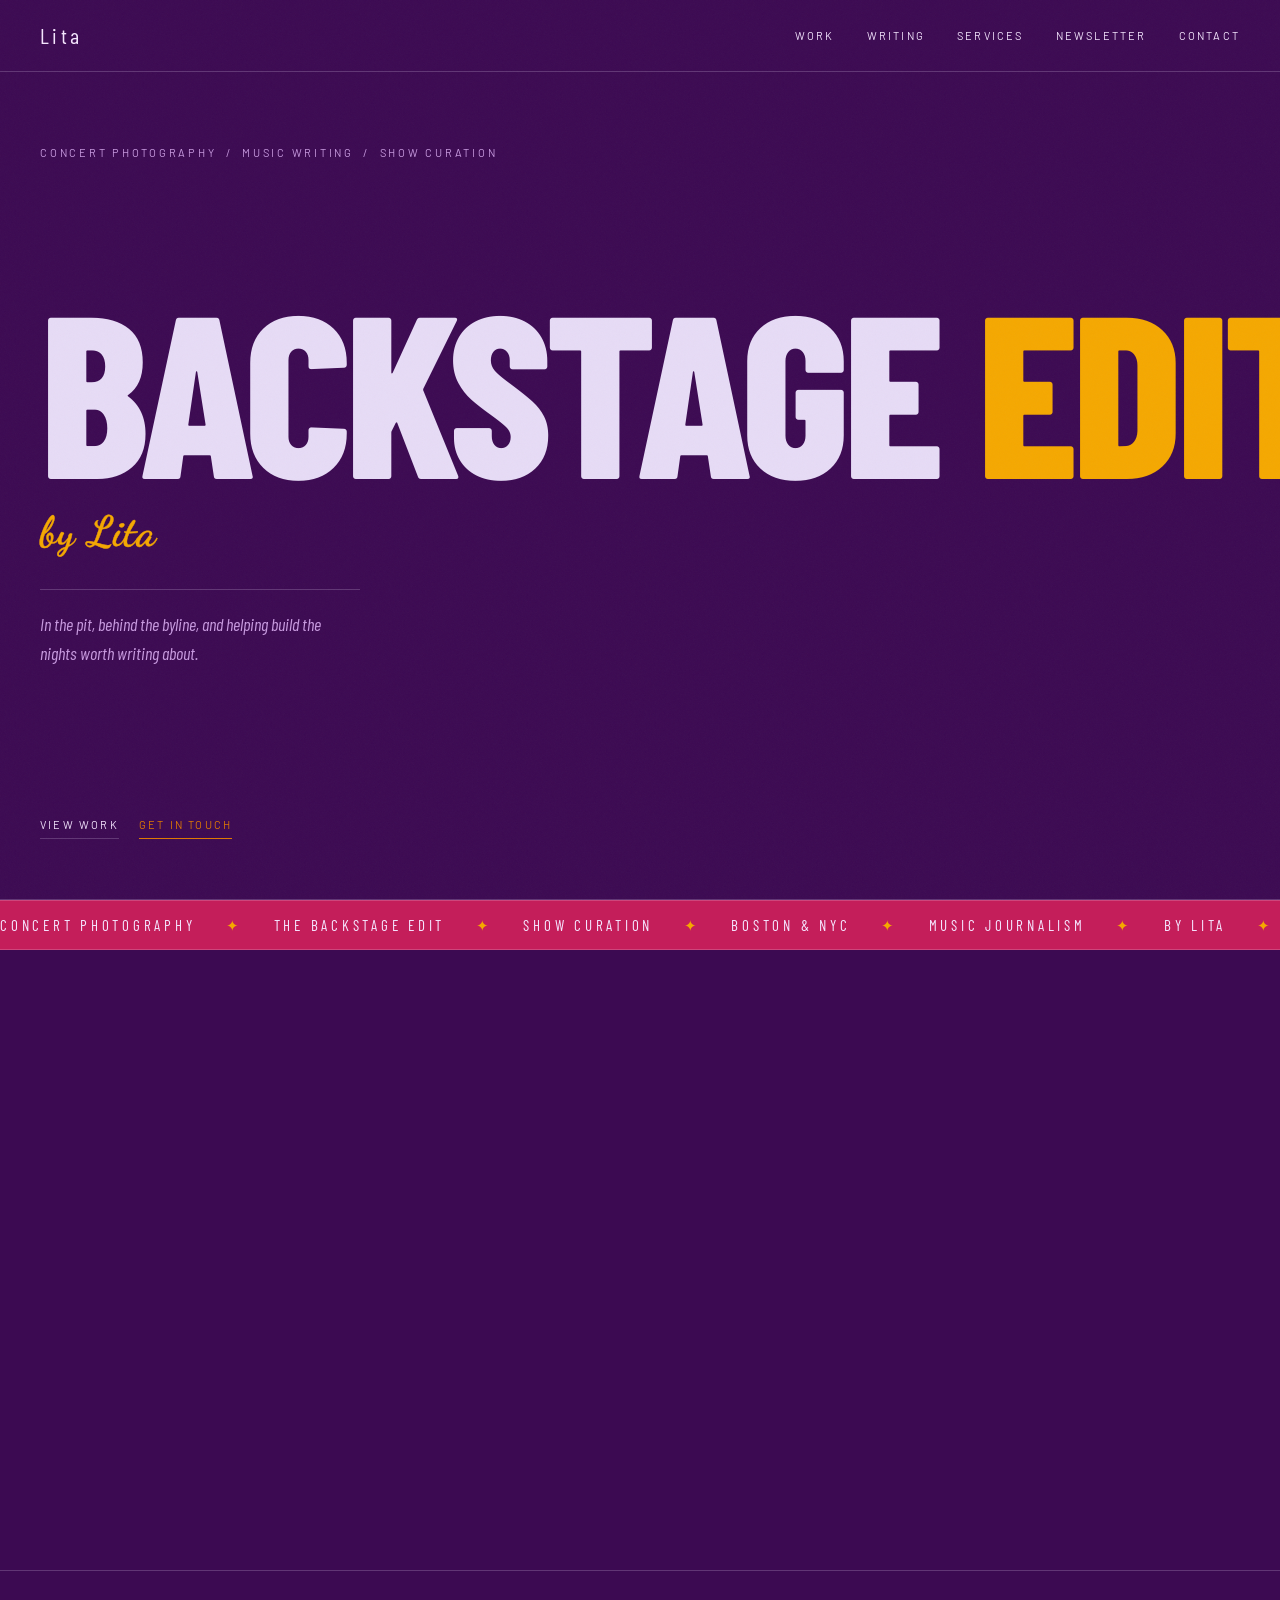
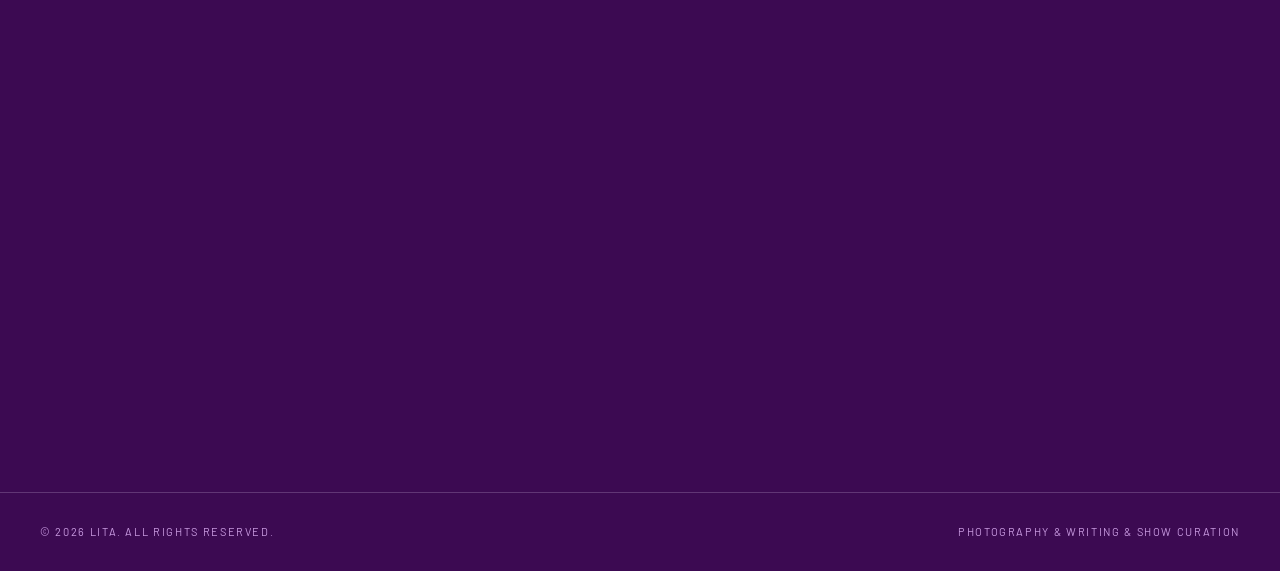
==== index.html @ 02728691 "Rename index (2).html to index.html" ====
<!DOCTYPE html>
<html lang="en">
<head>
  <meta charset="UTF-8" />
  <meta name="viewport" content="width=device-width, initial-scale=1.0"/>
  <title>LITA — Concert Photography, Music Writing & Show Curation</title>
  <link rel="preconnect" href="https://fonts.googleapis.com">
  <link rel="preconnect" href="https://fonts.gstatic.com" crossorigin>
  <link href="https://fonts.googleapis.com/css2?family=Barlow+Condensed:ital,wght@0,600;0,700;0,800;1,600&family=Barlow:ital,wght@0,300;0,400;0,500;1,300;1,400&family=Dancing+Script:wght@600;700&display=swap" rel="stylesheet">
  <style>
    :root {
      --ink: #F5E6FF;
      --paper: #3C0A52;
      --cream: #4A1262;
      --red: #E07800;
      --mid: #C89AE0;
      --lavender: #7B52A8;
      --sage: #F5A800;
      --purple: #C41E5A;
    }

    *, *::before, *::after { box-sizing: border-box; margin: 0; padding: 0; }

    html { scroll-behavior: smooth; }

    body {
      background: var(--paper);
      color: var(--ink);
      font-family: 'Barlow', 'Helvetica Neue', Helvetica, Arial, sans-serif;
      font-size: 15px;
      line-height: 1.6;
      cursor: crosshair;
    }

    /* NOISE TEXTURE OVERLAY */
    body::before {
      content: '';
      position: fixed;
      inset: 0;
      pointer-events: none;
      z-index: 999;
      opacity: 0.035;
      background-image: url("data:image/svg+xml,%3Csvg viewBox='0 0 256 256' xmlns='http://www.w3.org/2000/svg'%3E%3Cfilter id='noise'%3E%3CfeTurbulence type='fractalNoise' baseFrequency='0.9' numOctaves='4' stitchTiles='stitch'/%3E%3C/filter%3E%3Crect width='100%25' height='100%25' filter='url(%23noise)'/%3E%3C/svg%3E");
      background-repeat: repeat;
      background-size: 128px;
    }

    a { color: inherit; text-decoration: none; }

    /* ─── NAV ─── */
    nav {
      position: fixed;
      top: 0; left: 0; right: 0;
      z-index: 100;
      display: flex;
      justify-content: space-between;
      align-items: center;
      padding: 18px 40px;
      border-bottom: 1.5px solid rgba(245,230,255,0.2);
      background: var(--paper);
      mix-blend-mode: normal;
      border-bottom: 1.5px solid rgba(245,230,255,0.2);
    }

    .nav-logo {
      font-family: 'Barlow Condensed', 'Helvetica Neue', sans-serif;
      font-size: 22px;
      letter-spacing: 0.15em;
    }

    .nav-links {
      display: flex;
      gap: 32px;
      list-style: none;
      font-size: 11px;
      letter-spacing: 0.2em;
      text-transform: uppercase;
    }

    .nav-links a {
      position: relative;
      padding-bottom: 2px;
    }

    .nav-links a::after {
      content: '';
      position: absolute;
      bottom: 0; left: 0;
      width: 0; height: 1.5px;
      background: var(--sage);
      transition: width 0.25s ease;
    }

    .nav-links a:hover::after { width: 100%; }

    /* ─── HERO ─── */
    .hero {
      min-height: 100vh;
      display: grid;
      grid-template-columns: 1fr 1fr;
      border-bottom: 1.5px solid rgba(245,230,255,0.2);
      padding-top: 64px;
      overflow: hidden;
    }

    .hero-left {
      padding: 80px 40px 60px;
      display: flex;
      flex-direction: column;
      justify-content: space-between;
      border-right: 1.5px solid rgba(245,230,255,0.2);
    }

    .hero-issue {
      font-size: 11px;
      letter-spacing: 0.25em;
      text-transform: uppercase;
      color: var(--mid);
    }

    .hero-name {
      font-family: 'Barlow Condensed', 'Helvetica Neue', sans-serif;
      font-size: clamp(100px, 18vw, 280px);
      font-weight: 800;
      line-height: 0.85;
      letter-spacing: -0.03em;
      margin: 20px 0 12px;
      white-space: nowrap;
      color: rgba(240, 232, 255, 0.95);
    }

    .hero-name span {
      display: inline;
      color: var(--sage);
    }

    .hero-byline {
      font-family: 'Dancing Script', cursive;
      font-size: 42px;
      font-weight: 700;
      letter-spacing: 0.02em;
      color: var(--sage);
      margin-bottom: 24px;
      -webkit-text-stroke: 0.4px var(--sage);
    }

    .hero-tagline {
      font-family: 'Barlow Condensed', sans-serif;
      font-style: italic;
      font-size: 18px;
      color: var(--mid);
      max-width: 320px;
      border-top: 1.5px solid rgba(245,230,255,0.2);
      padding-top: 20px;
    }

    .hero-right {
      display: flex;
      flex-direction: column;
    }

    .hero-photo-main {
      flex: 1;
      background: var(--purple);
      position: relative;
      overflow: hidden;
      min-height: 400px;
    }

    .hero-photo-main img {
      width: 100%; height: 100%;
      object-fit: cover;
      opacity: 0.85;
      mix-blend-mode: multiply;
      filter: contrast(1.15) grayscale(0.3);
      transition: transform 0.6s ease, opacity 0.4s ease;
    }

    .hero-photo-main:hover img {
      transform: scale(1.03);
      opacity: 0.95;
    }

    .hero-photo-label {
      position: absolute;
      bottom: 20px; right: 20px;
      font-size: 10px;
      letter-spacing: 0.2em;
      text-transform: uppercase;
      color: var(--lavender);
      background: rgba(10,10,10,0.7);
      padding: 4px 8px;
    }

    .hero-meta {
      padding: 20px 30px;
      display: flex;
      justify-content: space-between;
      align-items: center;
      border-top: 1.5px solid rgba(245,230,255,0.2);
      font-size: 11px;
      letter-spacing: 0.15em;
      text-transform: uppercase;
    }

    .hero-meta .scroll-hint {
      display: flex;
      align-items: center;
      gap: 8px;
      color: var(--mid);
    }

    .scroll-arrow {
      display: inline-block;
      animation: bounce 1.8s infinite;
    }

    @keyframes bounce {
      0%, 100% { transform: translateY(0); }
      50% { transform: translateY(4px); }
    }

    /* ─── MARQUEE ─── */
    .marquee-strip {
      border-top: 1.5px solid rgba(245,230,255,0.2);
      border-bottom: 1.5px solid rgba(245,230,255,0.2);
      background: var(--purple);
      color: var(--ink);
      padding: 12px 0;
      overflow: hidden;
      white-space: nowrap;
    }

    .marquee-inner {
      display: inline-block;
      animation: marquee 22s linear infinite;
      font-family: 'Barlow Condensed', 'Helvetica Neue', sans-serif;
      font-size: 15px;
      letter-spacing: 0.25em;
    }

    @keyframes marquee {
      from { transform: translateX(0); }
      to { transform: translateX(-50%); }
    }

    .marquee-dot {
      color: var(--sage);
      margin: 0 24px;
    }

    /* ─── SECTIONS ─── */
    section {
      border-bottom: 1.5px solid rgba(245,230,255,0.2);
    }

    .section-label {
      font-size: 10px;
      letter-spacing: 0.3em;
      text-transform: uppercase;
      color: var(--mid);
      margin-bottom: 24px;
      display: flex;
      align-items: center;
      gap: 12px;
    }

    .section-label::after {
      content: '';
      flex: 1;
      height: 1px;
      background: var(--lavender);
      opacity: 0.3;
    }

    /* ─── ABOUT ─── */
    .about {
      display: grid;
      grid-template-columns: 1fr 1fr;
    }

    .about-text {
      padding: 60px 40px;
      border-right: 1.5px solid rgba(245,230,255,0.2);
    }

    .about-headline {
      font-family: 'Barlow Condensed', 'Helvetica Neue', sans-serif;
      font-size: clamp(42px, 5vw, 68px);
      line-height: 0.95;
      margin: 16px 0 28px;
    }

    .about-headline em {
      font-family: 'Barlow Condensed', sans-serif;
      font-style: italic;
      color: var(--red);
    }

    .about-body {
      max-width: 420px;
      color: #7B52A8;
      font-size: 14.5px;
    }

    .about-body p + p { margin-top: 16px; }

    .about-sidebar {
      padding: 60px 40px;
      display: flex;
      flex-direction: column;
      gap: 32px;
    }

    .stat-block {
      border-left: 3px solid var(--sage);
      padding-left: 16px;
    }

    .stat-number {
      font-family: 'Barlow Condensed', 'Helvetica Neue', sans-serif;
      font-size: 52px;
      line-height: 1;
      color: var(--ink);
    }

    .stat-label {
      font-size: 11px;
      letter-spacing: 0.15em;
      text-transform: uppercase;
      color: var(--mid);
      margin-top: 4px;
    }

    .about-pull {
      margin-top: auto;
      font-family: 'Barlow Condensed', sans-serif;
      font-style: italic;
      font-size: 20px;
      line-height: 1.4;
      color: var(--lavender);
      padding-top: 24px;
    }

    /* ─── WORK / PHOTO GRID ─── */
    .work { padding: 60px 40px; }

    .work-grid {
      display: grid;
      grid-template-columns: repeat(3, 1fr);
      gap: 2px;
      margin-top: 32px;
    }

    .work-item {
      position: relative;
      aspect-ratio: 3/4;
      overflow: hidden;
      background: var(--purple);
      cursor: zoom-in;
    }

    .work-item img {
      width: 100%; height: 100%;
      object-fit: cover;
      filter: grayscale(0.2) contrast(1.1);
      transition: transform 0.5s ease, filter 0.4s ease;
      opacity: 0.9;
    }

    .work-item:hover img {
      transform: scale(1.06);
      filter: grayscale(0) contrast(1.05);
      opacity: 1;
    }

    .work-item-overlay {
      position: absolute;
      inset: 0;
      background: linear-gradient(to top, rgba(10,10,10,0.8) 0%, transparent 50%);
      opacity: 0;
      transition: opacity 0.3s ease;
      display: flex;
      align-items: flex-end;
      padding: 20px;
    }

    .work-item:hover .work-item-overlay { opacity: 1; }

    .work-item-caption {
      font-size: 11px;
      letter-spacing: 0.15em;
      text-transform: uppercase;
      color: var(--paper);
    }

    .work-item.large {
      grid-column: span 2;
      aspect-ratio: 16/9;
    }

    /* ─── WRITING ─── */
    .writing { padding: 60px 40px; }

    .writing-grid {
      display: grid;
      grid-template-columns: repeat(3, 1fr);
      gap: 2px;
      margin-top: 32px;
    }

    .article-card {
      display: flex;
      flex-direction: column;
      border: 1.5px solid rgba(245,230,255,0.15);
      padding: 32px;
      transition: background 0.25s ease;
      position: relative;
      overflow: hidden;
    }

    .article-card::before {
      content: '';
      position: absolute;
      top: 0; left: 0;
      width: 3px; height: 100%;
      background: var(--red);
      transform: scaleY(0);
      transform-origin: bottom;
      transition: transform 0.3s ease;
    }

    .article-card:hover { background: rgba(245,230,255,0.05); }
    .article-card:hover::before { transform: scaleY(1); }

    .article-meta {
      display: flex;
      gap: 12px;
      align-items: center;
      font-size: 10px;
      letter-spacing: 0.25em;
      text-transform: uppercase;
      color: var(--mid);
      margin-bottom: 16px;
    }

    .article-tag {
      background: var(--red);
      color: var(--ink);
      padding: 3px 8px;
      font-size: 9px;
      letter-spacing: 0.2em;
      font-weight: 600;
    }

    .article-title {
      font-family: 'Barlow Condensed', 'Helvetica Neue', sans-serif;
      font-size: 26px;
      font-weight: 700;
      line-height: 1.1;
      color: var(--ink);
      margin-bottom: 14px;
      letter-spacing: 0.01em;
    }

    .article-lede {
      font-size: 13px;
      color: var(--mid);
      line-height: 1.75;
      flex: 1;
      font-style: italic;
    }

    .article-pub {
      margin-top: 24px;
      padding-top: 16px;
      border-top: 1px solid rgba(245,230,255,0.12);
      display: flex;
      justify-content: space-between;
      align-items: center;
    }

    .article-pub-name {
      font-size: 10px;
      letter-spacing: 0.2em;
      text-transform: uppercase;
      color: var(--lavender);
    }

    .article-read-link {
      font-size: 11px;
      letter-spacing: 0.15em;
      text-transform: uppercase;
      color: var(--sage);
      transition: color 0.2s;
    }

    .article-read-link:hover { color: var(--ink); }

    /* ─── SERVICES ─── */
    .services {
      display: grid;
      grid-template-columns: 280px 1fr;
    }

    .services-heading-col {
      padding: 60px 40px;
      border-right: 1.5px solid rgba(245,230,255,0.2);
      background: var(--purple);
      color: var(--paper);
    }

    .services-heading {
      font-family: 'Barlow Condensed', 'Helvetica Neue', sans-serif;
      font-size: 64px;
      line-height: 0.9;
      margin-top: 16px;
    }

    .services-heading em {
      display: block;
      color: var(--sage);
    }

    .services-grid {
      padding: 60px 40px;
      display: grid;
      grid-template-columns: 1fr 1fr 1fr;
      gap: 0;
    }

    .service-item {
      padding: 30px;
      border: 0.75px solid rgba(245,230,255,0.08);
      transition: background 0.2s ease;
    }

    .service-item:hover { background: var(--cream); }

    .service-name {
      font-family: 'Barlow Condensed', 'Helvetica Neue', sans-serif;
      font-size: 26px;
      letter-spacing: 0.05em;
      margin-bottom: 8px;
    }

    .service-desc {
      font-size: 12.5px;
      color: #4B2D8F;
      line-height: 1.7;
      margin-bottom: 16px;
    }

    .service-price {
      font-family: 'Barlow Condensed', 'Helvetica Neue', sans-serif;
      font-size: 22px;
      color: var(--red);
      letter-spacing: 0.05em;
    }

    /* ─── NEWSLETTER ─── */
    .newsletter {
      padding: 60px 40px;
      display: grid;
      grid-template-columns: 1fr 1fr;
      gap: 60px;
      align-items: center;
    }

    .newsletter-text {}

    .newsletter-headline {
      font-family: 'Barlow Condensed', 'Helvetica Neue', sans-serif;
      font-size: clamp(40px, 5vw, 64px);
      line-height: 0.95;
      margin: 12px 0 20px;
    }

    .newsletter-sub {
      color: #4B2D8F;
      font-size: 13.5px;
      max-width: 380px;
      line-height: 1.75;
    }

    .newsletter-form-wrap {}

    .newsletter-form {
      display: flex;
      flex-direction: column;
      gap: 0;
      border: 1.5px solid rgba(245,230,255,0.25);
    }

    .newsletter-input {
      padding: 16px 20px;
      font-family: 'Barlow', 'Helvetica Neue', Helvetica, Arial, sans-serif;
      font-size: 14px;
      background: rgba(255,255,255,0.07);
      border: none;
      border-bottom: 1.5px solid rgba(245,230,255,0.25);
      outline: none;
      color: var(--ink);
    }

    .newsletter-input::placeholder { color: var(--mid); }

    .newsletter-btn {
      padding: 16px 20px;
      font-family: 'Barlow Condensed', 'Helvetica Neue', sans-serif;
      font-size: 18px;
      letter-spacing: 0.15em;
      background: var(--purple);
      color: var(--lavender);
      border: none;
      cursor: pointer;
      transition: background 0.2s ease, color 0.2s ease;
      text-align: left;
    }

    .newsletter-btn:hover {
      background: var(--red);
      color: var(--paper);
    }

    .newsletter-note {
      font-size: 11px;
      color: var(--mid);
      margin-top: 12px;
      letter-spacing: 0.05em;
    }

    /* ─── CONTACT ─── */
    .contact {
      display: grid;
      grid-template-columns: 1fr 1fr;
    }

    .contact-info {
      padding: 60px 40px;
      border-right: 1.5px solid rgba(245,230,255,0.2);
      background: var(--purple);
      color: var(--paper);
      display: flex;
      flex-direction: column;
      justify-content: space-between;
    }

    .contact-headline {
      font-family: 'Barlow Condensed', 'Helvetica Neue', sans-serif;
      font-size: clamp(52px, 7vw, 96px);
      line-height: 0.9;
      margin-top: 16px;
    }

    .contact-headline span { color: var(--red); }

    .contact-links {
      display: flex;
      flex-direction: column;
      gap: 16px;
      margin-top: 40px;
    }

    .contact-link-item {
      display: flex;
      align-items: center;
      gap: 12px;
      font-size: 12px;
      letter-spacing: 0.15em;
      text-transform: uppercase;
      color: #7B52A8;
      padding-bottom: 16px;
      border-bottom: 1px solid rgba(245,230,255,0.15);
      transition: color 0.2s;
    }

    .contact-link-item:hover { color: var(--paper); }

    .contact-link-arrow {
      font-size: 18px;
      color: var(--red);
    }

    .contact-form-wrap {
      padding: 60px 40px;
    }

    .contact-form {
      display: flex;
      flex-direction: column;
      gap: 0;
      border: 1.5px solid rgba(245,230,255,0.25);
      margin-top: 32px;
    }

    .form-field {
      display: flex;
      flex-direction: column;
      border-bottom: 1.5px solid rgba(245,230,255,0.2);
    }

    .form-field:last-of-type { border-bottom: none; }

    .form-label {
      font-size: 9px;
      letter-spacing: 0.3em;
      text-transform: uppercase;
      color: var(--mid);
      padding: 12px 20px 0;
    }

    .form-input, .form-textarea {
      padding: 8px 20px 14px;
      font-family: 'Barlow', 'Helvetica Neue', Helvetica, Arial, sans-serif;
      font-size: 14px;
      background: transparent;
      border: none;
      outline: none;
      color: var(--ink);
      resize: none;
    }

    .form-textarea { min-height: 120px; }

    .form-submit {
      display: flex;
      align-items: center;
      justify-content: space-between;
      padding: 18px 24px;
      font-family: 'Barlow Condensed', 'Helvetica Neue', sans-serif;
      font-size: 20px;
      letter-spacing: 0.15em;
      background: var(--purple);
      color: var(--lavender);
      border: none;
      cursor: pointer;
      transition: background 0.2s, color 0.2s;
    }

    .form-submit:hover { background: var(--red); color: var(--paper); }

    /* ─── FOOTER ─── */
    footer {
      padding: 30px 40px;
      display: flex;
      justify-content: space-between;
      align-items: center;
      font-size: 11px;
      letter-spacing: 0.15em;
      text-transform: uppercase;
      color: var(--mid);
    }

    /* ─── ANIMATIONS ─── */
    .fade-up {
      opacity: 0;
      transform: translateY(24px);
      transition: opacity 0.6s ease, transform 0.6s ease;
    }

    .fade-up.visible {
      opacity: 1;
      transform: translateY(0);
    }

    /* ─── RESPONSIVE ─── */
    @media (max-width: 768px) {
      nav { padding: 14px 20px; }
      .nav-links { gap: 18px; }

      .hero { grid-template-columns: 1fr; }
      .hero-left { padding: 80px 20px 40px; border-right: none; border-bottom: 1.5px solid rgba(245,230,255,0.2); }
      .hero-right { display: none; }

      .about, .contact, .services { grid-template-columns: 1fr; }
      .about-text, .about-sidebar,
      .services-heading-col,
      .contact-info { border-right: none; border-bottom: 1.5px solid rgba(245,230,255,0.2); }

      .services { grid-template-columns: 1fr; }
      .services-grid { grid-template-columns: 1fr; }

      .work-grid { grid-template-columns: 1fr 1fr; }
      .work-item.large { grid-column: span 2; aspect-ratio: 16/10; }

      .newsletter { grid-template-columns: 1fr; gap: 30px; padding: 40px 20px; }

      .about-text, .work, .services-heading-col, .services-grid,
      .contact-info, .contact-form-wrap, footer { padding-left: 20px; padding-right: 20px; }
    }
  </style>
</head>
<body>

  <!-- NAV -->
  <nav>
    <div class="nav-logo">Lita</div>
    <ul class="nav-links">
      <li><a href="#work">Work</a></li>
      <li><a href="#writing">Writing</a></li>
      <li><a href="#services">Services</a></li>
      <li><a href="#newsletter">Newsletter</a></li>
      <li><a href="#contact">Contact</a></li>
    </ul>
  </nav>

  <!-- HERO -->
  <section class="hero">
    <div class="hero-left">
      <div class="hero-issue">Concert Photography &nbsp;/&nbsp; Music Writing &nbsp;/&nbsp; Show Curation</div>
      <div>
        <div class="hero-name">
          BACKSTAGE <span>EDIT</span>
        </div>
        <div class="hero-byline">by Lita</div>
        <p class="hero-tagline">In the pit, behind the byline, and helping build the nights worth writing about.</p>
      </div>
      <div style="display:flex; gap:20px; margin-top:40px;">
        <a href="#work" style="font-size:11px; letter-spacing:0.2em; text-transform:uppercase; border-bottom: 1.5px solid rgba(245,230,255,0.2); padding-bottom:4px;">View Work</a>
        <a href="#contact" style="font-size:11px; letter-spacing:0.2em; text-transform:uppercase; color:var(--red); border-bottom: 1.5px solid var(--red); padding-bottom:4px;">Get in Touch</a>
      </div>
    </div>
    <div class="hero-right">
      <div class="hero-photo-main">
        <!-- Replace src with your own hero photo -->
        <img src="https://images.unsplash.com/photo-1493225457124-a3eb161ffa5f?w=800&q=80" alt="Concert photography" />
        <div class="hero-photo-label">Live / 2024</div>
      </div>
      <div class="hero-meta">
        <span>Photography + Writing</span>
        <span class="scroll-hint">Scroll <span class="scroll-arrow">↓</span></span>
      </div>
    </div>
  </section>

  <!-- MARQUEE -->
  <div class="marquee-strip">
    <div class="marquee-inner">
      CONCERT PHOTOGRAPHY <span class="marquee-dot">✦</span>
      THE BACKSTAGE EDIT <span class="marquee-dot">✦</span>
      SHOW CURATION <span class="marquee-dot">✦</span>
      BOSTON & NYC <span class="marquee-dot">✦</span>
      MUSIC JOURNALISM <span class="marquee-dot">✦</span>
      BY LITA <span class="marquee-dot">✦</span>
      CONCERT PHOTOGRAPHY <span class="marquee-dot">✦</span>
      THE BACKSTAGE EDIT <span class="marquee-dot">✦</span>
      SHOW CURATION <span class="marquee-dot">✦</span>
      BOSTON & NYC <span class="marquee-dot">✦</span>
      MUSIC JOURNALISM <span class="marquee-dot">✦</span>
      BY LITA <span class="marquee-dot">✦</span>
    </div>
  </div>

  <!-- ABOUT -->
  <section class="about" id="about">
    <div class="about-text fade-up">
      <div class="section-label">About</div>
      <h2 class="about-headline">I shoot,<br>write, and <em>curate.</em></h2>
      <div class="about-body">
        <p>I'm Lita — a concert photographer, staff writer, and show curator embedded in the Boston and NYC music scenes. I spend my nights in photo pits and green rooms, my days writing about what I find there, and my weekends thinking about what should be on stage next.</p>
        <p>My work lives at the intersection of the image, the story, and the room it all happens in. I'm interested in the moments between songs, the rituals before doors open, and the acts nobody's booked yet but everyone will be talking about.</p>
        <p>Available for editorial licensing, artist shoots, commissioned writing, and show curation. Based in Boston, working Boston and NYC, willing to travel for the right project.</p>
      </div>
    </div>
    <div class="about-sidebar fade-up">
      <div>
        <div class="stat-block">
          <div class="stat-number">200+</div>
          <div class="stat-label">Shows Photographed</div>
        </div>
      </div>
      <div>
        <div class="stat-block">
          <div class="stat-number">50+</div>
          <div class="stat-label">Published Features</div>
        </div>
      </div>
      <div>
        <div class="stat-block">
          <div class="stat-number">3+</div>
          <div class="stat-label">Years in the Pit</div>
        </div>
      </div>
      <p class="about-pull">"Covering and creating the scene — one shot, one story, one night at a time."</p>
    </div>
  </section>

  <!-- WORK -->
  <section class="work" id="work">
    <div class="section-label fade-up">Selected Work</div>
    <div class="work-grid fade-up">
      <!-- Replace these src values with your own photos -->
      <div class="work-item large">
        <img src="https://images.unsplash.com/photo-1501386761578-eac5c94b800a?w=900&q=80" alt="Live show" />
        <div class="work-item-overlay"><span class="work-item-caption">Live / Venue Name</span></div>
      </div>
      <div class="work-item">
        <img src="https://images.unsplash.com/photo-1470229722913-7c0e2dbbafd3?w=600&q=80" alt="Artist portrait" />
        <div class="work-item-overlay"><span class="work-item-caption">Portrait / Artist Name</span></div>
      </div>
      <div class="work-item">
        <img src="https://images.unsplash.com/photo-1516450360452-9312f5e86fc7?w=600&q=80" alt="Concert crowd" />
        <div class="work-item-overlay"><span class="work-item-caption">Live / Crowd</span></div>
      </div>
      <div class="work-item">
        <img src="https://images.unsplash.com/photo-1468359601543-843bfaef291a?w=600&q=80" alt="Stage lights" />
        <div class="work-item-overlay"><span class="work-item-caption">Stage / Lighting</span></div>
      </div>
      <div class="work-item large">
        <img src="https://images.unsplash.com/photo-1524368535928-5b5e00ddc76b?w=900&q=80" alt="Band on stage" />
        <div class="work-item-overlay"><span class="work-item-caption">Live / Full Set</span></div>
      </div>
    </div>
  </section>

  <!-- WRITING -->
  <section class="writing" id="writing">
    <div class="section-label fade-up">Writing</div>
    <div class="writing-grid">
      <div class="article-card fade-up">
        <div class="article-meta">
          <span class="article-tag">Album Review</span>
          <span>March 12, 2026</span>
        </div>
        <div class="article-title">KETCHUP MILL by Human Mascot</div>
        <p class="article-lede">Ricocheting between juvenile sabotage and sudden despair, KETCHUP MILL captures the spirit of Americana, then grinds it through a distortion pedal.</p>
        <div class="article-pub">
          <span class="article-pub-name">Sound of Boston</span>
          <a class="article-read-link" href="https://soundofboston.com/album-review-ketchup-mill-by-human-mascot/" target="_blank">Read →</a>
        </div>
      </div>
      <div class="article-card fade-up">
        <div class="article-meta">
          <span class="article-tag">Concert Review</span>
          <span>December 9, 2025</span>
        </div>
        <div class="article-title">All Time Low: Pop-Punk for the Long Game</div>
        <p class="article-lede">Two nights of energy, nostalgia, and self-aware pop-punk proved that All Time Low still knows how to thrill a crowd.</p>
        <div class="article-pub">
          <span class="article-pub-name">Sound of Boston</span>
          <a class="article-read-link" href="https://soundofboston.com/all-time-low-pop-punk-for-the-long-game/" target="_blank">Read →</a>
        </div>
      </div>
      <!-- Add more article cards here as you publish more pieces -->
    </div>
  </section>

  <!-- SERVICES -->
  <section class="services" id="services">
    <div class="services-heading-col fade-up">
      <div class="section-label" style="color:#7B52A8;">Services</div>
      <div class="services-heading">WORK <em>WITH</em> ME</div>
      <p style="margin-top:32px; font-size:12.5px; color:#7B52A8; line-height:1.8; max-width:180px;">Rates are a starting point. Let's talk about your project.</p>
    </div>
    <div class="services-grid fade-up">
      <div class="service-item">
        <div class="service-name">Live Event Photography</div>
        <p class="service-desc">Full-night coverage of concerts, club nights, or live events. Edited gallery delivered within 48 hours. Full licensing for editorial and promotional use.</p>
        <div class="service-price">From $250</div>
      </div>
      <div class="service-item">
        <div class="service-name">Artist Portrait Session</div>
        <p class="service-desc">1–2 hour portrait session for press kits, social, or album artwork. Location scouted in advance. 20+ edited images delivered.</p>
        <div class="service-price">From $300</div>
      </div>
      <div class="service-item">
        <div class="service-name">Editorial Photo + Story Package</div>
        <p class="service-desc">A complete editorial package: photography and a written feature combined. Ideal for bands, labels, or publications needing both in one shoot.</p>
        <div class="service-price">From $400</div>
      </div>
      <div class="service-item">
        <div class="service-name">Image Licensing</div>
        <p class="service-desc">License existing images from the archive for editorial, press, or promotional use. Reach out with what you're looking for.</p>
        <div class="service-price">Inquire</div>
      </div>
      <div class="service-item">
        <div class="service-name">Show Curation & Booking Consulting</div>
        <p class="service-desc">Lineup curation for small venues, showcase nights, and DIY events. Artist sourcing, outreach, and show logistics — with the editorial eye to know who's worth the slot.</p>
        <div class="service-price">Inquire</div>
      </div>
      <div class="service-item" style="background: rgba(247,70,0,0.08); border-color: rgba(247,70,0,0.3);">
        <div class="service-name" style="color: var(--red);">Not sure what you need?</div>
        <p class="service-desc">Photography, writing, curation — or all three. Reach out and let's figure out what makes sense for your project, your venue, or your band.</p>
        <div class="service-price" style="color: var(--sage);">Get in Touch →</div>
      </div>
    </div>
  </section>

  <!-- NEWSLETTER -->
  <section class="newsletter" id="newsletter">
    <div class="newsletter-text fade-up">
      <div class="section-label">Newsletter</div>
      <h2 class="newsletter-headline">THE BACKSTAGE EDIT</h2>
      <p class="newsletter-sub">All things music and shows local to Boston and NYC — the stories behind the setlists, the moments between songs, and the scene you don't see from the floor. By Lita, on Substack.</p>
    </div>
    <div class="newsletter-form-wrap fade-up">
      <!-- Replace action URL with your Substack or Mailchimp embed URL -->
      <form class="newsletter-form" action="https://substack.com/@thebackstagedit" method="get" target="_blank">
        <input class="newsletter-input" type="email" name="email" placeholder="your@email.com" required />
        <button class="newsletter-btn" type="submit">Subscribe to the Newsletter →</button>
      </form>
      <p class="newsletter-note">No spam. Unsubscribe whenever. Hosted on Substack.</p>
    </div>
  </section>

  <!-- CONTACT -->
  <section class="contact" id="contact">
    <div class="contact-info fade-up">
      <div>
        <div class="section-label" style="color:#7B52A8;">Contact</div>
        <h2 class="contact-headline">LET'S<br>TALK<span>.</span></h2>
      </div>
      <div class="contact-links">
        <a class="contact-link-item" href="/cdn-cgi/l/email-protection#a7cfc2cbcbc8e7dec8d2d5c9c6cac289c4c8ca">
          <span class="contact-link-arrow">→</span> <span class="__cf_email__" data-cfemail="731b161f1f1c330a1c06011d121e165d101c1e">[email&#160;protected]</span>
        </a>
        <a class="contact-link-item" href="https://instagram.com" target="_blank">
          <span class="contact-link-arrow">→</span> Instagram
        </a>
        <a class="contact-link-item" href="https://substack.com/@thebackstagedit" target="_blank">
          <span class="contact-link-arrow">→</span> The Backstage Edit on Substack
        </a>
      </div>
    </div>
    <div class="contact-form-wrap fade-up">
      <div class="section-label">Send a message</div>
      <!-- Replace action with your Formspree endpoint: https://formspree.io -->
      <form class="contact-form" action="https://formspree.io/f/YOUR_FORM_ID" method="POST">
        <div class="form-field">
          <label class="form-label">Your Name</label>
          <input class="form-input" type="text" name="name" required />
        </div>
        <div class="form-field">
          <label class="form-label">Email</label>
          <input class="form-input" type="email" name="email" required />
        </div>
        <div class="form-field">
          <label class="form-label">What's this about?</label>
          <input class="form-input" type="text" name="subject" placeholder="Licensing / Shoot / Writing / Other" />
        </div>
        <div class="form-field">
          <label class="form-label">Message</label>
          <textarea class="form-textarea" name="message" required></textarea>
        </div>
        <button class="form-submit" type="submit">
          Send Message <span>→</span>
        </button>
      </form>
    </div>
  </section>

  <!-- FOOTER -->
  <footer>
    <span>© 2026 Lita. All rights reserved.</span>
    <span>Photography &amp; Writing &amp; Show Curation</span>
  </footer>

  <script data-cfasync="false" src="/cdn-cgi/scripts/5c5dd728/cloudflare-static/email-decode.min.js"></script><script>
    // Fade-up on scroll
    const observer = new IntersectionObserver((entries) => {
      entries.forEach(e => {
        if (e.isIntersecting) {
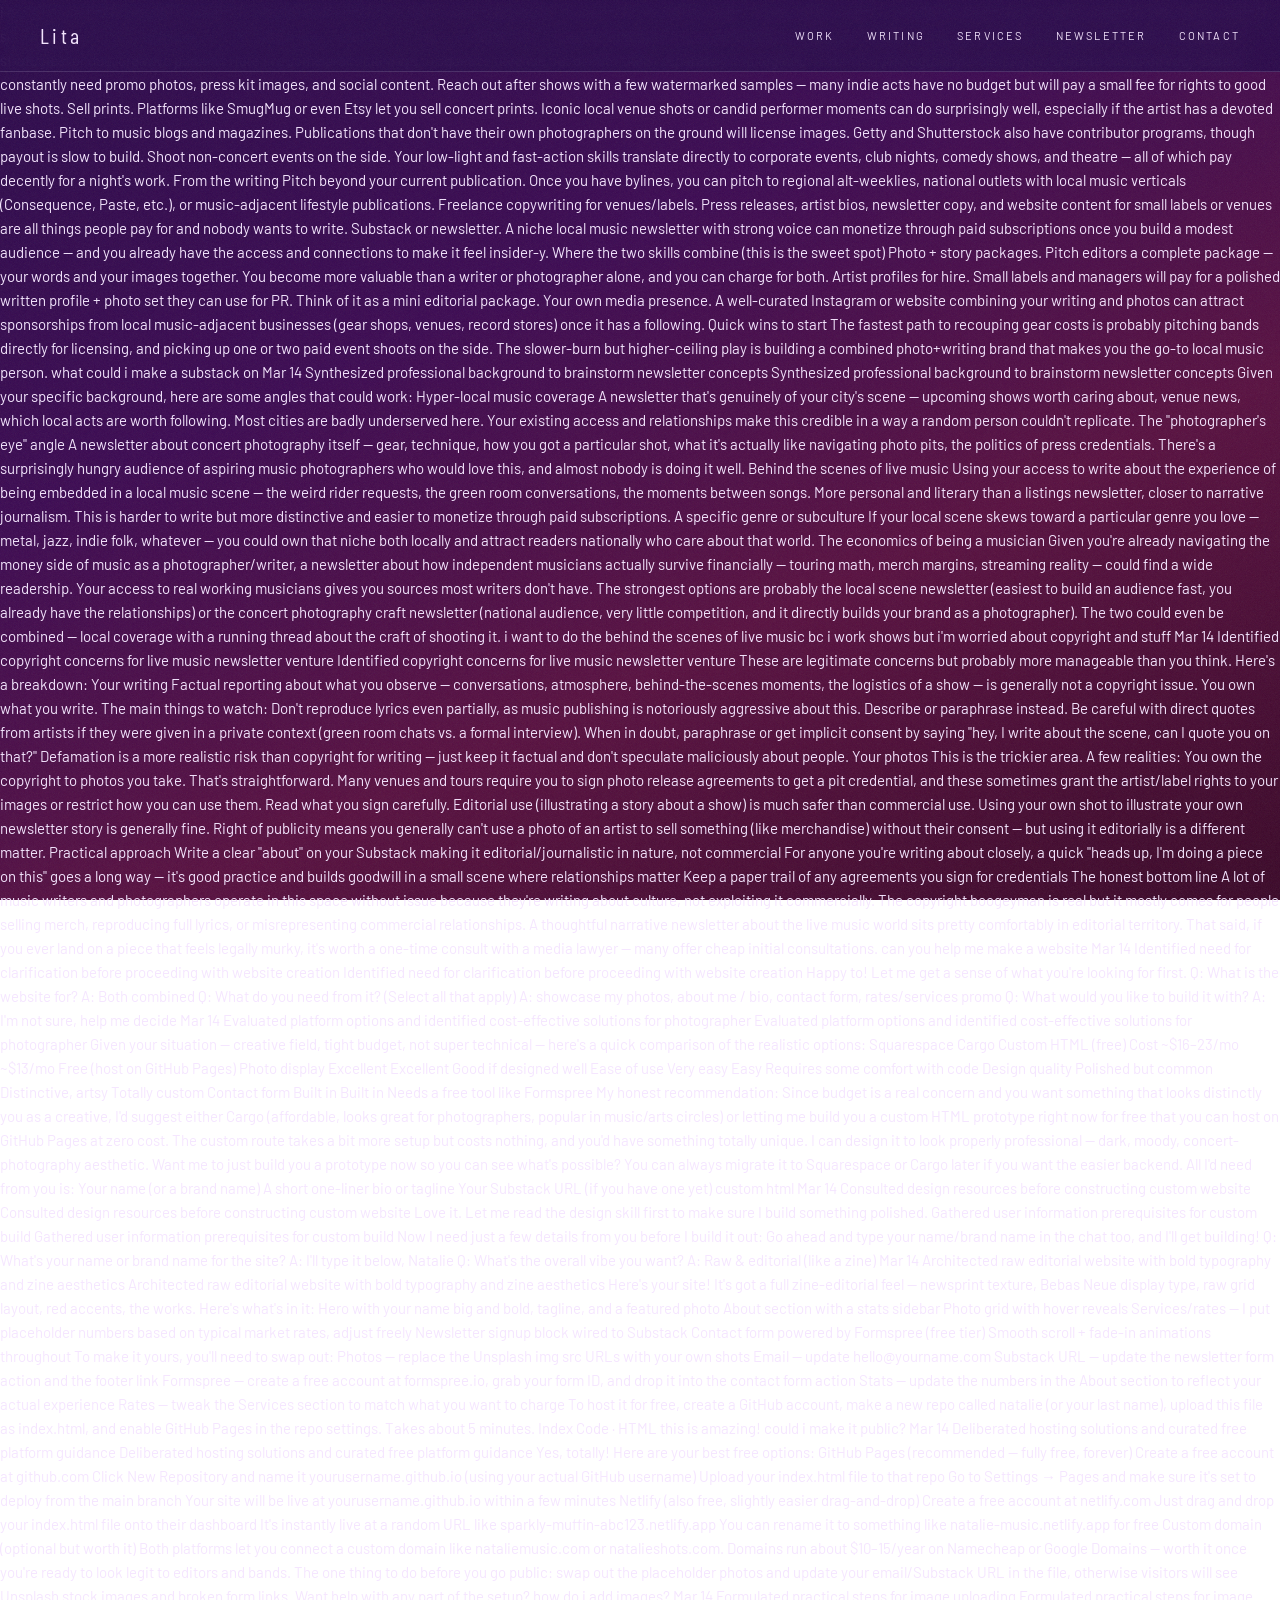
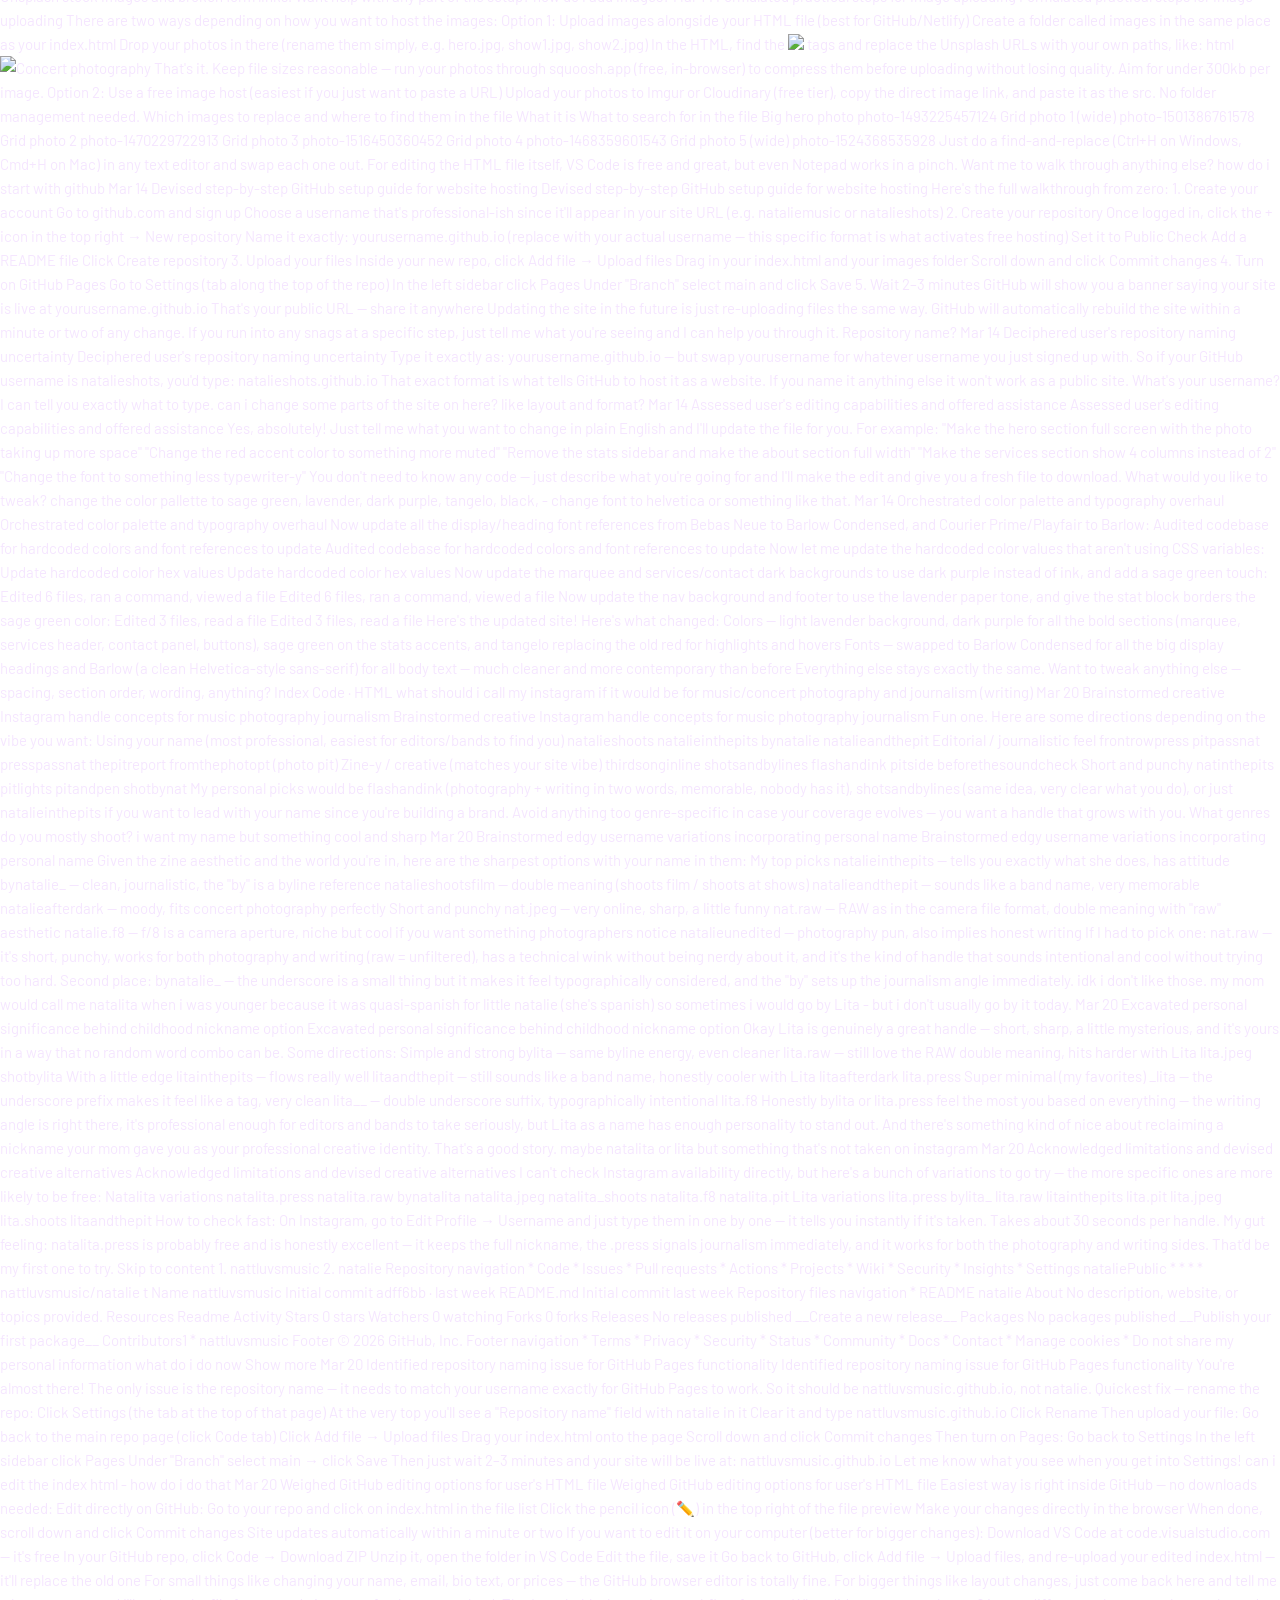
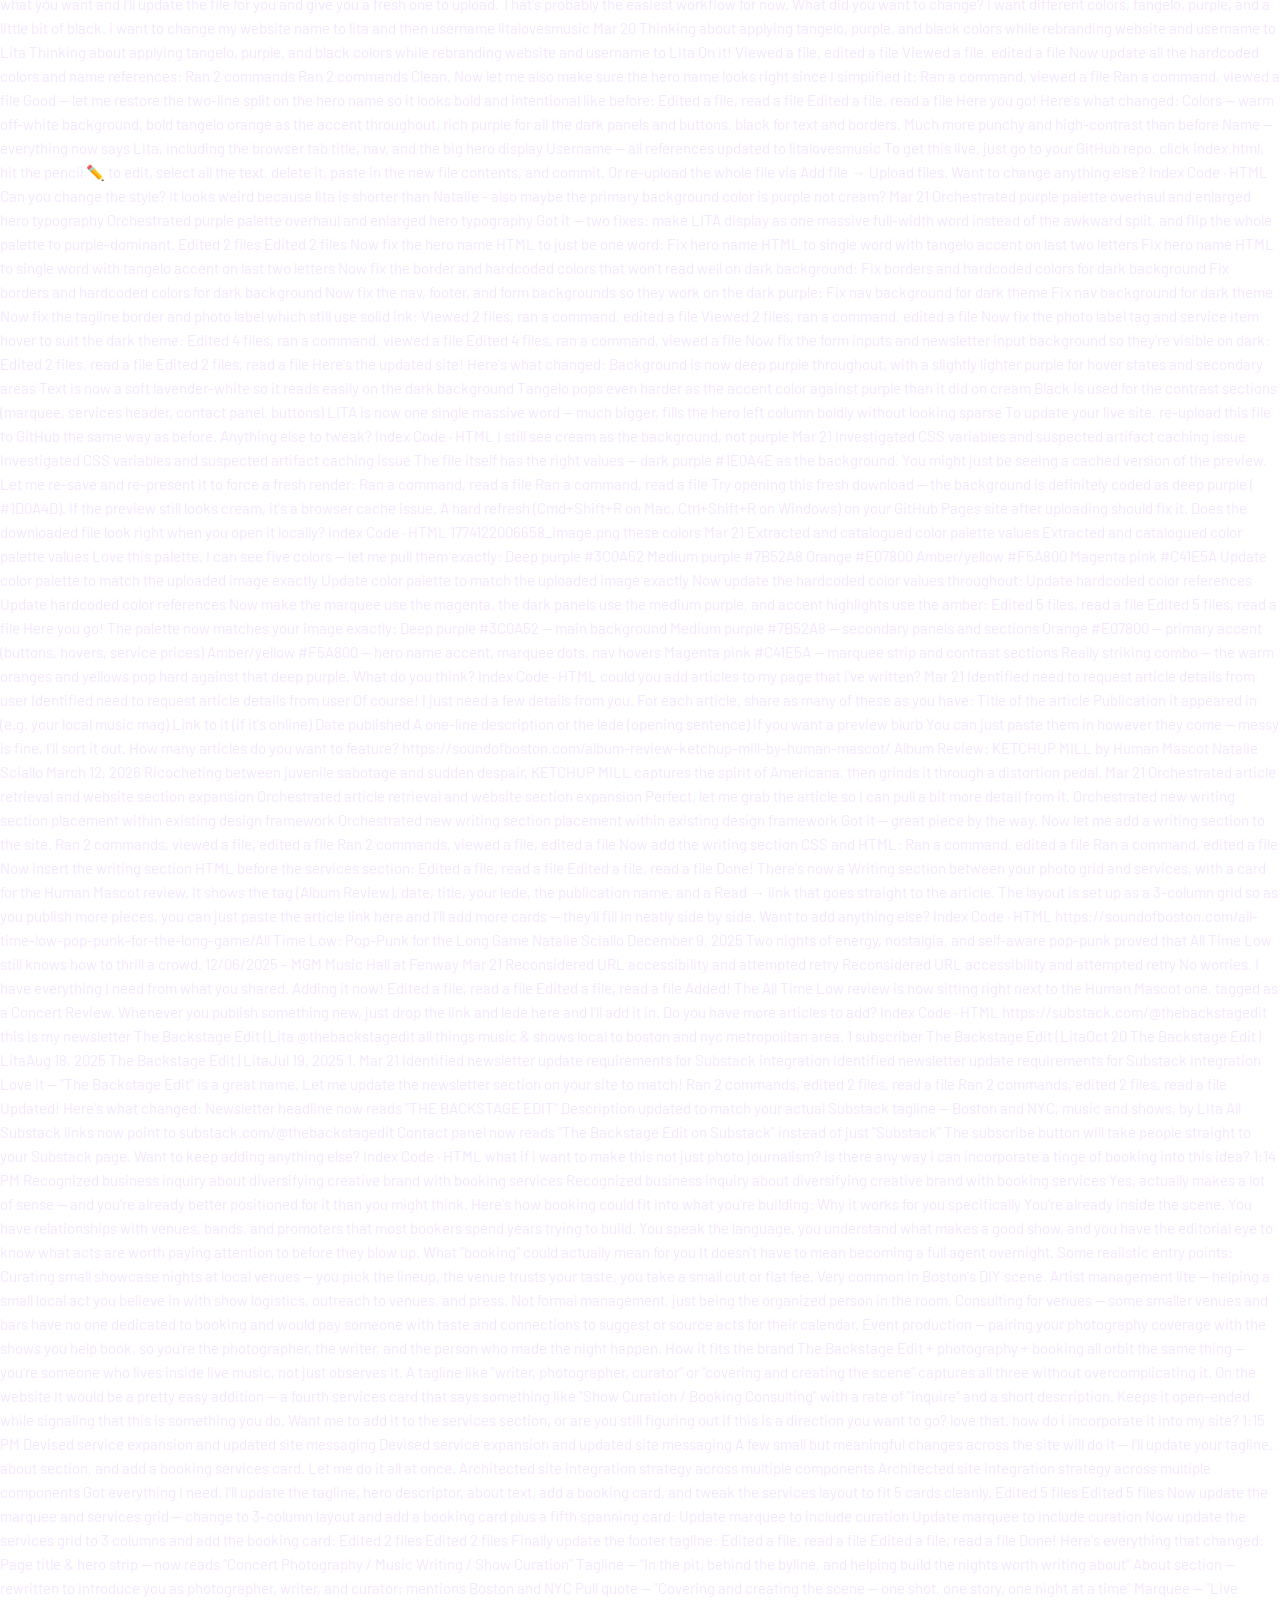
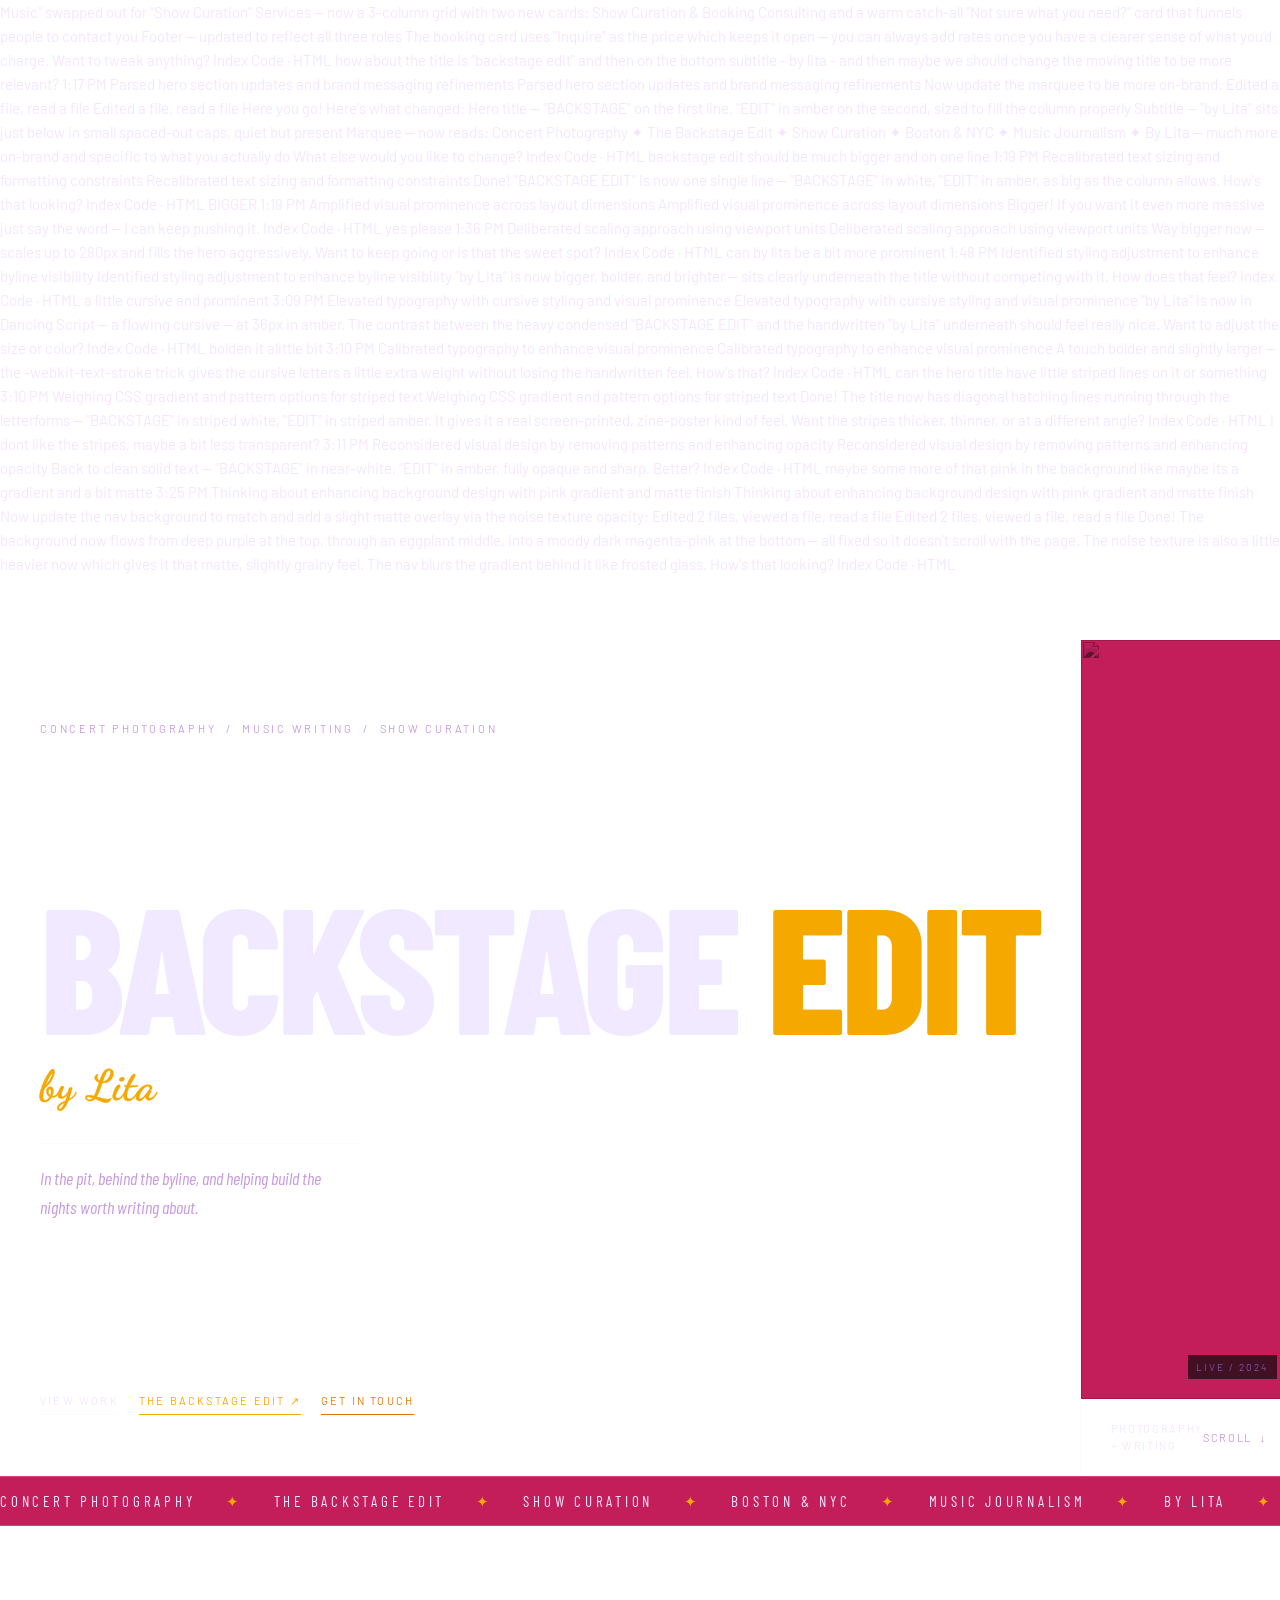
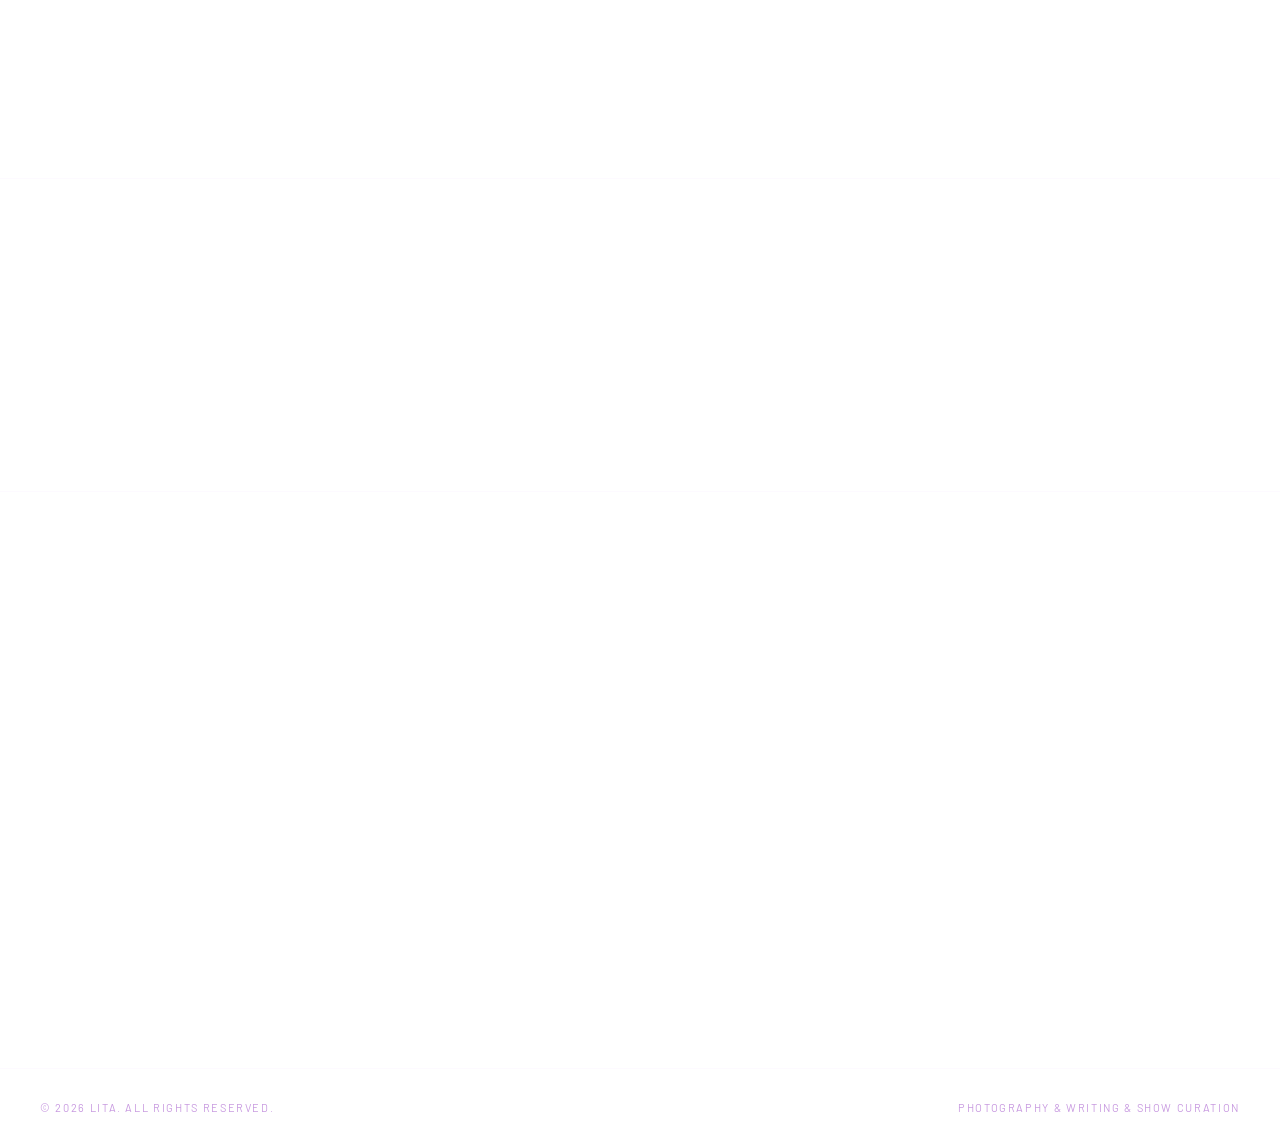
==== commit 43998171: "Update index.html" ====
--- a/index.html
+++ b/index.html
@@ -1,3 +1,1174 @@
+
+i am a concert photographer and an (unrelated) staff writer for a local music publication. these aren't my full time jobs - barely make a cent - so i'd like to find a way to make at least a little money from it so that i can buy new equipment for the hobby (new camera, etc). give me ideas?
+
+Mar 14
+
+Synthesized practical monetization strategies for dual creative pursuits
+Synthesized practical monetization strategies for dual creative pursuits
+Here are some practical ways to squeeze revenue out of both skills, separately and together:
+
+From the photography
+
+License your shots to bands directly. Bands constantly need promo photos, press kit images, and social content. Reach out after shows with a few watermarked samples — many indie acts have no budget but will pay a small fee for rights to good live shots.
+Sell prints. Platforms like SmugMug or even Etsy let you sell concert prints. Iconic local venue shots or candid performer moments can do surprisingly well, especially if the artist has a devoted fanbase.
+Pitch to music blogs and magazines. Publications that don't have their own photographers on the ground will license images. Getty and Shutterstock also have contributor programs, though payout is slow to build.
+Shoot non-concert events on the side. Your low-light and fast-action skills translate directly to corporate events, club nights, comedy shows, and theatre — all of which pay decently for a night's work.
+From the writing
+
+Pitch beyond your current publication. Once you have bylines, you can pitch to regional alt-weeklies, national outlets with local music verticals (Consequence, Paste, etc.), or music-adjacent lifestyle publications.
+Freelance copywriting for venues/labels. Press releases, artist bios, newsletter copy, and website content for small labels or venues are all things people pay for and nobody wants to write.
+Substack or newsletter. A niche local music newsletter with strong voice can monetize through paid subscriptions once you build a modest audience — and you already have the access and connections to make it feel insider-y.
+Where the two skills combine (this is the sweet spot)
+
+Photo + story packages. Pitch editors a complete package — your words and your images together. You become more valuable than a writer or photographer alone, and you can charge for both.
+Artist profiles for hire. Small labels and managers will pay for a polished written profile + photo set they can use for PR. Think of it as a mini editorial package.
+Your own media presence. A well-curated Instagram or website combining your writing and photos can attract sponsorships from local music-adjacent businesses (gear shops, venues, record stores) once it has a following.
+Quick wins to start
+
+The fastest path to recouping gear costs is probably pitching bands directly for licensing, and picking up one or two paid event shoots on the side. The slower-burn but higher-ceiling play is building a combined photo+writing brand that makes you the go-to local music person.
+
+what could i make a substack on
+
+Mar 14
+
+Synthesized professional background to brainstorm newsletter concepts
+Synthesized professional background to brainstorm newsletter concepts
+Given your specific background, here are some angles that could work:
+
+Hyper-local music coverage A newsletter that's genuinely of your city's scene — upcoming shows worth caring about, venue news, which local acts are worth following. Most cities are badly underserved here. Your existing access and relationships make this credible in a way a random person couldn't replicate.
+
+The "photographer's eye" angle A newsletter about concert photography itself — gear, technique, how you got a particular shot, what it's actually like navigating photo pits, the politics of press credentials. There's a surprisingly hungry audience of aspiring music photographers who would love this, and almost nobody is doing it well.
+
+Behind the scenes of live music Using your access to write about the experience of being embedded in a local music scene — the weird rider requests, the green room conversations, the moments between songs. More personal and literary than a listings newsletter, closer to narrative journalism. This is harder to write but more distinctive and easier to monetize through paid subscriptions.
+
+A specific genre or subculture If your local scene skews toward a particular genre you love — metal, jazz, indie folk, whatever — you could own that niche both locally and attract readers nationally who care about that world.
+
+The economics of being a musician Given you're already navigating the money side of music as a photographer/writer, a newsletter about how independent musicians actually survive financially — touring math, merch margins, streaming reality — could find a wide readership. Your access to real working musicians gives you sources most writers don't have.
+
+The strongest options are probably the local scene newsletter (easiest to build an audience fast, you already have the relationships) or the concert photography craft newsletter (national audience, very little competition, and it directly builds your brand as a photographer). The two could even be combined — local coverage with a running thread about the craft of shooting it.
+
+i want to do the behind the scenes of live music bc i work shows but i'm worried about copyright and stuff
+
+Mar 14
+
+Identified copyright concerns for live music newsletter venture
+Identified copyright concerns for live music newsletter venture
+These are legitimate concerns but probably more manageable than you think. Here's a breakdown:
+
+Your writing
+
+Factual reporting about what you observe — conversations, atmosphere, behind-the-scenes moments, the logistics of a show — is generally not a copyright issue. You own what you write. The main things to watch:
+
+Don't reproduce lyrics even partially, as music publishing is notoriously aggressive about this. Describe or paraphrase instead.
+Be careful with direct quotes from artists if they were given in a private context (green room chats vs. a formal interview). When in doubt, paraphrase or get implicit consent by saying "hey, I write about the scene, can I quote you on that?"
+Defamation is a more realistic risk than copyright for writing — just keep it factual and don't speculate maliciously about people.
+Your photos
+
+This is the trickier area. A few realities:
+
+You own the copyright to photos you take. That's straightforward.
+Many venues and tours require you to sign photo release agreements to get a pit credential, and these sometimes grant the artist/label rights to your images or restrict how you can use them. Read what you sign carefully.
+Editorial use (illustrating a story about a show) is much safer than commercial use. Using your own shot to illustrate your own newsletter story is generally fine.
+Right of publicity means you generally can't use a photo of an artist to sell something (like merchandise) without their consent — but using it editorially is a different matter.
+Practical approach
+
+Write a clear "about" on your Substack making it editorial/journalistic in nature, not commercial
+For anyone you're writing about closely, a quick "heads up, I'm doing a piece on this" goes a long way — it's good practice and builds goodwill in a small scene where relationships matter
+Keep a paper trail of any agreements you sign for credentials
+The honest bottom line
+
+A lot of music writers and photographers operate in this space without issue because they're writing about culture, not exploiting it commercially. The copyright boogeyman is real but it mostly comes for people selling merch, reproducing full lyrics, or misrepresenting commercial relationships. A thoughtful narrative newsletter about the live music world sits pretty comfortably in editorial territory. That said, if you ever land on a piece that feels legally murky, it's worth a one-time consult with a media lawyer — many offer cheap initial consultations.
+
+can you help me make a website
+
+Mar 14
+
+Identified need for clarification before proceeding with website creation
+Identified need for clarification before proceeding with website creation
+Happy to! Let me get a sense of what you're looking for first.
+
+Q: What is the website for?
+A: Both combined
+
+Q: What do you need from it? (Select all that apply)
+A: showcase my photos, about me / bio, contact form, rates/services promo
+
+Q: What would you like to build it with?
+A: I'm not sure, help me decide
+
+Mar 14
+
+Evaluated platform options and identified cost-effective solutions for photographer
+Evaluated platform options and identified cost-effective solutions for photographer
+Given your situation — creative field, tight budget, not super technical — here's a quick comparison of the realistic options:
+
+Squarespace	Cargo	Custom HTML (free)
+Cost	~$16–23/mo	~$13/mo	Free (host on GitHub Pages)
+Photo display	Excellent	Excellent	Good if designed well
+Ease of use	Very easy	Easy	Requires some comfort with code
+Design quality	Polished but common	Distinctive, artsy	Totally custom
+Contact form	Built in	Built in	Needs a free tool like Formspree
+My honest recommendation: Since budget is a real concern and you want something that looks distinctly you as a creative, I'd suggest either Cargo (affordable, looks great for photographers, popular in music/arts circles) or letting me build you a custom HTML prototype right now for free that you can host on GitHub Pages at zero cost.
+
+The custom route takes a bit more setup but costs nothing, and you'd have something totally unique. I can design it to look properly professional — dark, moody, concert-photography aesthetic.
+
+Want me to just build you a prototype now so you can see what's possible? You can always migrate it to Squarespace or Cargo later if you want the easier backend. All I'd need from you is:
+
+Your name (or a brand name)
+A short one-liner bio or tagline
+Your Substack URL (if you have one yet)
+custom html
+
+Mar 14
+
+Consulted design resources before constructing custom website
+Consulted design resources before constructing custom website
+Love it. Let me read the design skill first to make sure I build something polished.
+
+
+Gathered user information prerequisites for custom build
+Gathered user information prerequisites for custom build
+Now I need just a few details from you before I build it out:
+
+Go ahead and type your name/brand name in the chat too, and I'll get building!
+
+Q: What's your name or brand name for the site?
+A: I'll type it below, Natalie
+
+Q: What's the overall vibe you want?
+A: Raw & editorial (like a zine)
+
+Mar 14
+
+Architected raw editorial website with bold typography and zine aesthetics
+Architected raw editorial website with bold typography and zine aesthetics
+Here's your site! It's got a full zine-editorial feel — newsprint texture, Bebas Neue display type, raw grid layout, red accents, the works. Here's what's in it:
+
+Hero with your name big and bold, tagline, and a featured photo
+About section with a stats sidebar
+Photo grid with hover reveals
+Services/rates — I put placeholder numbers based on typical market rates, adjust freely
+Newsletter signup block wired to Substack
+Contact form powered by Formspree (free tier)
+Smooth scroll + fade-in animations throughout
+To make it yours, you'll need to swap out:
+
+Photos — replace the Unsplash img src URLs with your own shots
+Email — update hello@yourname.com
+Substack URL — update the newsletter form action and the footer link
+Formspree — create a free account at formspree.io, grab your form ID, and drop it into the contact form action
+Stats — update the numbers in the About section to reflect your actual experience
+Rates — tweak the Services section to match what you want to charge
+To host it for free, create a GitHub account, make a new repo called natalie (or your last name), upload this file as index.html, and enable GitHub Pages in the repo settings. Takes about 5 minutes.
+
+Index
+Code · HTML 
+this is amazing! could i make it public?
+
+Mar 14
+
+Deliberated hosting solutions and curated free platform guidance
+Deliberated hosting solutions and curated free platform guidance
+Yes, totally! Here are your best free options:
+
+GitHub Pages (recommended — fully free, forever)
+
+Create a free account at github.com
+Click New Repository and name it yourusername.github.io (using your actual GitHub username)
+Upload your index.html file to that repo
+Go to Settings → Pages and make sure it's set to deploy from the main branch
+Your site will be live at yourusername.github.io within a few minutes
+Netlify (also free, slightly easier drag-and-drop)
+
+Create a free account at netlify.com
+Just drag and drop your index.html file onto their dashboard
+It's instantly live at a random URL like sparkly-muffin-abc123.netlify.app
+You can rename it to something like natalie-music.netlify.app for free
+Custom domain (optional but worth it) Both platforms let you connect a custom domain like nataliemusic.com or natalieshots.com. Domains run about $10–15/year on Namecheap or Google Domains — worth it once you're ready to look legit to editors and bands.
+
+The one thing to do before you go public: swap out the placeholder photos and update your email/Substack URL in the file, otherwise visitors will see Unsplash stock images and broken form links. Want help with any part of the setup?
+
+how do i add images?
+
+Mar 14
+
+Formulated practical steps for image uploading
+Formulated practical steps for image uploading
+There are two ways depending on how you want to host the images:
+
+Option 1: Upload images alongside your HTML file (best for GitHub/Netlify)
+
+Create a folder called images in the same place as your index.html
+Drop your photos in there (rename them simply, e.g. hero.jpg, show1.jpg, show2.jpg)
+In the HTML, find the <img src="..."> tags and replace the Unsplash URLs with your own paths, like:
+html
+<img src="images/hero.jpg" alt="Concert photography" />
+That's it. Keep file sizes reasonable — run your photos through squoosh.app (free, in-browser) to compress them before uploading without losing quality. Aim for under 300kb per image.
+
+Option 2: Use a free image host (easiest if you just want to paste a URL)
+
+Upload your photos to Imgur or Cloudinary (free tier), copy the direct image link, and paste it as the src. No folder management needed.
+
+Which images to replace and where to find them in the file
+
+What it is	What to search for in the file
+Big hero photo	photo-1493225457124
+Grid photo 1 (wide)	photo-1501386761578
+Grid photo 2	photo-1470229722913
+Grid photo 3	photo-1516450360452
+Grid photo 4	photo-1468359601543
+Grid photo 5 (wide)	photo-1524368535928
+Just do a find-and-replace (Ctrl+H on Windows, Cmd+H on Mac) in any text editor and swap each one out.
+
+For editing the HTML file itself, VS Code is free and great, but even Notepad works in a pinch. Want me to walk through anything else?
+
+how do i start with github
+
+Mar 14
+
+Devised step-by-step GitHub setup guide for website hosting
+Devised step-by-step GitHub setup guide for website hosting
+Here's the full walkthrough from zero:
+
+1. Create your account
+
+Go to github.com and sign up
+Choose a username that's professional-ish since it'll appear in your site URL (e.g. nataliemusic or natalieshots)
+2. Create your repository
+
+Once logged in, click the + icon in the top right → New repository
+Name it exactly: yourusername.github.io (replace with your actual username — this specific format is what activates free hosting)
+Set it to Public
+Check Add a README file
+Click Create repository
+3. Upload your files
+
+Inside your new repo, click Add file → Upload files
+Drag in your index.html and your images folder
+Scroll down and click Commit changes
+4. Turn on GitHub Pages
+
+Go to Settings (tab along the top of the repo)
+In the left sidebar click Pages
+Under "Branch" select main and click Save
+5. Wait 2–3 minutes
+
+GitHub will show you a banner saying your site is live at yourusername.github.io
+That's your public URL — share it anywhere
+Updating the site in the future is just re-uploading files the same way. GitHub will automatically rebuild the site within a minute or two of any change.
+
+If you run into any snags at a specific step, just tell me what you're seeing and I can help you through it.
+
+Repository name?
+
+Mar 14
+
+Deciphered user's repository naming uncertainty
+Deciphered user's repository naming uncertainty
+Type it exactly as: yourusername.github.io — but swap yourusername for whatever username you just signed up with.
+
+So if your GitHub username is natalieshots, you'd type:
+
+natalieshots.github.io
+That exact format is what tells GitHub to host it as a website. If you name it anything else it won't work as a public site. What's your username? I can tell you exactly what to type.
+
+can i change some parts of the site on here? like layout and format?
+
+Mar 14
+
+Assessed user's editing capabilities and offered assistance
+Assessed user's editing capabilities and offered assistance
+Yes, absolutely! Just tell me what you want to change in plain English and I'll update the file for you. For example:
+
+"Make the hero section full screen with the photo taking up more space"
+"Change the red accent color to something more muted"
+"Remove the stats sidebar and make the about section full width"
+"Make the services section show 4 columns instead of 2"
+"Change the font to something less typewriter-y"
+You don't need to know any code — just describe what you're going for and I'll make the edit and give you a fresh file to download. What would you like to tweak?
+
+change the color pallette to sage green, lavender, dark purple, tangelo, black, - change font to helvetica or something like that.
+
+Mar 14
+
+Orchestrated color palette and typography overhaul
+Orchestrated color palette and typography overhaul
+Now update all the display/heading font references from Bebas Neue to Barlow Condensed, and Courier Prime/Playfair to Barlow:
+
+
+Audited codebase for hardcoded colors and font references to update
+Audited codebase for hardcoded colors and font references to update
+Now let me update the hardcoded color values that aren't using CSS variables:
+
+
+Update hardcoded color hex values
+Update hardcoded color hex values
+Now update the marquee and services/contact dark backgrounds to use dark purple instead of ink, and add a sage green touch:
+
+
+Edited 6 files, ran a command, viewed a file
+Edited 6 files, ran a command, viewed a file
+Now update the nav background and footer to use the lavender paper tone, and give the stat block borders the sage green color:
+
+
+Edited 3 files, read a file
+Edited 3 files, read a file
+Here's the updated site! Here's what changed:
+
+Colors — light lavender background, dark purple for all the bold sections (marquee, services header, contact panel, buttons), sage green on the stats accents, and tangelo replacing the old red for highlights and hovers
+Fonts — swapped to Barlow Condensed for all the big display headings and Barlow (a clean Helvetica-style sans-serif) for all body text — much cleaner and more contemporary than before
+Everything else stays exactly the same. Want to tweak anything else — spacing, section order, wording, anything?
+
+Index
+Code · HTML 
+what should i call my instagram if it would be for music/concert photography and journalism (writing)
+
+Mar 20
+
+Brainstormed creative Instagram handle concepts for music photography journalism
+Brainstormed creative Instagram handle concepts for music photography journalism
+Fun one. Here are some directions depending on the vibe you want:
+
+Using your name (most professional, easiest for editors/bands to find you)
+
+natalieshoots
+natalieinthepits
+bynatalie
+natalieandthepit
+Editorial / journalistic feel
+
+frontrowpress
+pitpassnat
+presspassnat
+thepitreport
+fromthephotopt (photo pit)
+Zine-y / creative (matches your site vibe)
+
+thirdsonginline
+shotsandbylines
+flashandink
+pitside
+beforethesoundcheck
+Short and punchy
+
+natinthepits
+pitlights
+pitandpen
+shotbynat
+My personal picks would be flashandink (photography + writing in two words, memorable, nobody has it), shotsandbylines (same idea, very clear what you do), or just natalieinthepits if you want to lead with your name since you're building a brand.
+
+Avoid anything too genre-specific in case your coverage evolves — you want a handle that grows with you. What genres do you mostly shoot?
+
+i want my name but something cool and sharp
+
+Mar 20
+
+Brainstormed edgy username variations incorporating personal name
+Brainstormed edgy username variations incorporating personal name
+Given the zine aesthetic and the world you're in, here are the sharpest options with your name in them:
+
+My top picks
+
+natalieinthepits — tells you exactly what she does, has attitude
+bynatalie_ — clean, journalistic, the "by" is a byline reference
+natalieshootsfilm — double meaning (shoots film / shoots at shows)
+natalieandthepit — sounds like a band name, very memorable
+natalieafterdark — moody, fits concert photography perfectly
+Short and punchy
+
+nat.jpeg — very online, sharp, a little funny
+nat.raw — RAW as in the camera file format, double meaning with "raw" aesthetic
+natalie.f8 — f/8 is a camera aperture, niche but cool if you want something photographers notice
+natalieunedited — photography pun, also implies honest writing
+If I had to pick one: nat.raw — it's short, punchy, works for both photography and writing (raw = unfiltered), has a technical wink without being nerdy about it, and it's the kind of handle that sounds intentional and cool without trying too hard.
+
+Second place: bynatalie_ — the underscore is a small thing but it makes it feel typographically considered, and the "by" sets up the journalism angle immediately.
+
+idk i don't like those. 
+my mom would call me natalita when i was younger because it was quasi-spanish for little natalie (she's spanish) so sometimes i would go by Lita - but i don't usually go by it today.
+
+Mar 20
+
+Excavated personal significance behind childhood nickname option
+Excavated personal significance behind childhood nickname option
+Okay Lita is genuinely a great handle — short, sharp, a little mysterious, and it's yours in a way that no random word combo can be. Some directions:
+
+Simple and strong
+
+bylita — same byline energy, even cleaner
+lita.raw — still love the RAW double meaning, hits harder with Lita
+lita.jpeg
+shotbylita
+With a little edge
+
+litainthepits — flows really well
+litaandthepit — still sounds like a band name, honestly cooler with Lita
+litaafterdark
+lita.press
+Super minimal (my favorites)
+
+_lita — the underscore prefix makes it feel like a tag, very clean
+lita__ — double underscore suffix, typographically intentional
+lita.f8
+Honestly bylita or lita.press feel the most you based on everything — the writing angle is right there, it's professional enough for editors and bands to take seriously, but Lita as a name has enough personality to stand out.
+
+And there's something kind of nice about reclaiming a nickname your mom gave you as your professional creative identity. That's a good story.
+
+maybe natalita or lita but something that's not taken on instagram
+
+Mar 20
+
+Acknowledged limitations and devised creative alternatives
+Acknowledged limitations and devised creative alternatives
+I can't check Instagram availability directly, but here's a bunch of variations to go try — the more specific ones are more likely to be free:
+
+Natalita variations
+
+natalita.press
+natalita.raw
+bynatalita
+natalita.jpeg
+natalita_shoots
+natalita.f8
+natalita.pit
+Lita variations
+
+lita.press
+bylita_
+lita.raw
+litainthepits
+lita.pit
+lita.jpeg
+lita.shoots
+litaandthepit
+How to check fast: On Instagram, go to Edit Profile → Username and just type them in one by one — it tells you instantly if it's taken. Takes about 30 seconds per handle.
+
+My gut feeling: natalita.press is probably free and is honestly excellent — it keeps the full nickname, the .press signals journalism immediately, and it works for both the photography and writing sides. That'd be my first one to try.
+
+Skip to content
+1. nattluvsmusic
+2. natalie
+Repository navigation
+* Code
+* Issues
+* Pull requests
+* Actions
+* Projects
+* Wiki
+* Security
+* Insights
+* Settings
+nataliePublic
+* 
+* 
+* 
+* 
+nattluvsmusic/natalie
+t
+Name
+nattluvsmusic
+Initial commit
+adff6bb · last week
+README.md
+Initial commit
+last week
+Repository files navigation
+* README
+natalie
+About
+No description, website, or topics provided.
+Resources
+Readme
+Activity
+Stars
+0 stars
+Watchers
+0 watching
+Forks
+0 forks
+Releases
+No releases published
+__Create a new release__
+Packages
+No packages published __Publish your first package__
+Contributors1
+* nattluvsmusic
+Footer
+© 2026 GitHub, Inc.
+Footer navigation
+* Terms
+* Privacy
+* Security
+* Status
+* Community
+* Docs
+* Contact
+* Manage cookies
+* Do not share my personal information what do i do now
+
+Show more
+Mar 20
+
+Identified repository naming issue for GitHub Pages functionality
+Identified repository naming issue for GitHub Pages functionality
+You're almost there! The only issue is the repository name — it needs to match your username exactly for GitHub Pages to work. So it should be nattluvsmusic.github.io, not natalie.
+
+Quickest fix — rename the repo:
+
+Click Settings (the tab at the top of that page)
+At the very top you'll see a "Repository name" field with natalie in it
+Clear it and type nattluvsmusic.github.io
+Click Rename
+Then upload your file:
+
+Go back to the main repo page (click Code tab)
+Click Add file → Upload files
+Drag your index.html onto the page
+Scroll down and click Commit changes
+Then turn on Pages:
+
+Go back to Settings
+In the left sidebar click Pages
+Under "Branch" select main → click Save
+Then just wait 2–3 minutes and your site will be live at:
+
+nattluvsmusic.github.io
+Let me know what you see when you get into Settings!
+
+can i edit the index html - how do i do that
+
+Mar 20
+
+Weighed GitHub editing options for user's HTML file
+Weighed GitHub editing options for user's HTML file
+Easiest way is right inside GitHub — no downloads needed:
+
+Edit directly on GitHub:
+
+Go to your repo and click on index.html in the file list
+Click the pencil icon (✏️) in the top right of the file preview
+Make your changes directly in the browser
+When done, scroll down and click Commit changes
+Site updates automatically within a minute or two
+If you want to edit it on your computer (better for bigger changes):
+
+Download VS Code at code.visualstudio.com — it's free
+In your GitHub repo, click Code → Download ZIP
+Unzip it, open the folder in VS Code
+Edit the file, save it
+Go back to GitHub, click Add file → Upload files, and re-upload your edited index.html — it'll replace the old one
+For small things like changing your name, email, bio text, or prices — the GitHub browser editor is totally fine. For bigger things like layout changes, just come back here and tell me what you want and I'll update the file for you and give you a fresh one to upload. That's probably the easiest workflow for now. What did you want to change?
+
+i want different colors, tangelo, purple, and a little bit of black. i want to change my website name to lita and then username litalovesmusic
+
+Mar 20
+
+Thinking about applying tangelo, purple, and black colors while rebranding website and username to Lita
+Thinking about applying tangelo, purple, and black colors while rebranding website and username to Lita
+On it!
+
+
+Viewed a file, edited a file
+Viewed a file, edited a file
+Now update all the hardcoded colors and name references:
+
+
+Ran 2 commands
+Ran 2 commands
+Clean. Now let me also make sure the hero name looks right since I simplified it:
+
+
+Ran a command, viewed a file
+Ran a command, viewed a file
+Good — let me restore the two-line split on the hero name so it looks bold and intentional like before:
+
+
+Edited a file, read a file
+Edited a file, read a file
+Here you go! Here's what changed:
+
+Colors — warm off-white background, bold tangelo orange as the accent throughout, rich purple for all the dark panels and buttons, black for text and borders. Much more punchy and high-contrast than before
+Name — everything now says Lita, including the browser tab title, nav, and the big hero display
+Username — all references updated to litalovesmusic
+To get this live, just go to your GitHub repo, click index.html, hit the pencil ✏️ to edit, select all the text, delete it, paste in the new file contents, and commit. Or re-upload the whole file via Add file → Upload files. Want to change anything else?
+
+Index
+Code · HTML 
+Can you change the style? It looks weird because lita is shorter than Natalie - also maybe the primary background color is purple not cream?
+
+Mar 21
+
+Orchestrated purple palette overhaul and enlarged hero typography
+Orchestrated purple palette overhaul and enlarged hero typography
+Got it — two fixes: make LITA display as one massive full-width word instead of the awkward split, and flip the whole palette to purple-dominant.
+
+
+Edited 2 files
+Edited 2 files
+Now fix the hero name HTML to just be one word:
+
+
+Fix hero name HTML to single word with tangelo accent on last two letters
+Fix hero name HTML to single word with tangelo accent on last two letters
+Now fix the border and hardcoded colors that won't read well on dark background:
+
+
+Fix borders and hardcoded colors for dark background
+Fix borders and hardcoded colors for dark background
+Now fix the nav, footer, and form backgrounds so they work on the dark purple:
+
+
+Fix nav background for dark theme
+Fix nav background for dark theme
+Now fix the tagline border and photo label which still use solid ink:
+
+
+Viewed 2 files, ran a command, edited a file
+Viewed 2 files, ran a command, edited a file
+Now fix the photo label tag and service item hover to suit the dark theme:
+
+
+Edited 4 files, ran a command, viewed a file
+Edited 4 files, ran a command, viewed a file
+Now fix the form inputs and newsletter input background so they're visible on dark:
+
+
+Edited 2 files, read a file
+Edited 2 files, read a file
+Here's the updated site! Here's what changed:
+
+Background is now deep purple throughout, with a slightly lighter purple for hover states and secondary areas
+Text is now a soft lavender-white so it reads easily on the dark background
+Tangelo pops even harder as the accent color against purple than it did on cream
+Black is used for the contrast sections (marquee, services header, contact panel, buttons)
+LITA is now one single massive word — much bigger, fills the hero left column boldly without looking sparse
+To update your live site, re-upload this file to GitHub the same way as before. Anything else to tweak?
+
+Index
+Code · HTML 
+I still see cream as the background, not purple
+
+Mar 21
+
+Investigated CSS variables and suspected artifact caching issue
+Investigated CSS variables and suspected artifact caching issue
+The file itself has the right values — dark purple 
+#1E0A4E as the background. You might just be seeing a cached version of the preview. Let me re-save and re-present it to force a fresh render:
+
+
+Ran a command, read a file
+Ran a command, read a file
+Try opening this fresh download — the background is definitely coded as deep purple (
+#1D0A4D). If the preview still looks cream, it's a browser cache issue. A hard refresh (Cmd+Shift+R on Mac, Ctrl+Shift+R on Windows) on your GitHub Pages site after uploading should fix it. Does the downloaded file look right when you open it locally?
+
+Index
+Code · HTML 
+1774122006658_image.png
+these colors
+
+Mar 21
+
+Extracted and catalogued color palette values
+Extracted and catalogued color palette values
+Love this palette. I can see five colors — let me pull them exactly:
+
+Deep purple 
+#3C0A52
+Medium purple 
+#7B52A8
+Orange 
+#E07800
+Amber/yellow 
+#F5A800
+Magenta pink 
+#C41E5A
+
+Update color palette to match the uploaded image exactly
+Update color palette to match the uploaded image exactly
+Now update the hardcoded color values throughout:
+
+
+Update hardcoded color references
+Update hardcoded color references
+Now make the marquee use the magenta, the dark panels use the medium purple, and accent highlights use the amber:
+
+
+Edited 5 files, read a file
+Edited 5 files, read a file
+Here you go! The palette now matches your image exactly:
+
+Deep purple 
+#3C0A52 — main background
+Medium purple 
+#7B52A8 — secondary panels and sections
+Orange 
+#E07800 — primary accent (buttons, hovers, service prices)
+Amber/yellow 
+#F5A800 — hero name accent, marquee dots, nav hovers
+Magenta pink 
+#C41E5A — marquee strip and contrast sections
+Really striking combo — the warm oranges and yellows pop hard against that deep purple. What do you think?
+
+Index
+Code · HTML 
+could you add articles to my page that i've written?
+
+Mar 21
+
+Identified need to request article details from user
+Identified need to request article details from user
+Of course! I just need a few details from you. For each article, share as many of these as you have:
+
+Title of the article
+Publication it appeared in (e.g. your local music mag)
+Link to it (if it's online)
+Date published
+A one-line description or the lede (opening sentence) if you want a preview blurb
+You can just paste them in however they come — messy is fine, I'll sort it out. How many articles do you want to feature?
+
+https://soundofboston.com/album-review-ketchup-mill-by-human-mascot/ Album Review: KETCHUP MILL by Human Mascot
+ Natalie Sciallo March 12, 2026
+Ricocheting between juvenile sabotage and sudden despair, KETCHUP MILL captures the spirit of Americana, then grinds it through a distortion pedal.
+
+Mar 21
+
+Orchestrated article retrieval and website section expansion
+Orchestrated article retrieval and website section expansion
+Perfect, let me grab the article so I can pull a bit more detail from it.
+
+
+Orchestrated new writing section placement within existing design framework
+Orchestrated new writing section placement within existing design framework
+Got it — great piece by the way. Now let me add a writing section to the site.
+
+
+Ran 2 commands, viewed a file, edited a file
+Ran 2 commands, viewed a file, edited a file
+Now add the writing section CSS and HTML:
+
+
+Ran a command, edited a file
+Ran a command, edited a file
+Now insert the writing section HTML before the services section:
+
+
+Edited a file, read a file
+Edited a file, read a file
+Done! There's now a Writing section between your photo grid and services, with a card for the Human Mascot review. It shows the tag (Album Review), date, title, your lede, the publication name, and a Read → link that goes straight to the article.
+
+The layout is set up as a 3-column grid so as you publish more pieces, you can just paste the article link here and I'll add more cards — they'll fill in neatly side by side. Want to add anything else?
+
+Index
+Code · HTML 
+https://soundofboston.com/all-time-low-pop-punk-for-the-long-game/All Time Low: Pop-Punk for the Long Game
+ Natalie Sciallo December 9, 2025
+Two nights of energy, nostalgia, and self-aware pop-punk proved that All Time Low still knows how to thrill a crowd.
+
+12/06/2025 – MGM Music Hall at Fenway
+
+Mar 21
+
+Reconsidered URL accessibility and attempted retry
+Reconsidered URL accessibility and attempted retry
+No worries, I have everything I need from what you shared. Adding it now!
+
+
+Edited a file, read a file
+Edited a file, read a file
+Added! The All Time Low review is now sitting right next to the Human Mascot one, tagged as a Concert Review. Whenever you publish something new, just drop the link and lede here and I'll add it in. Do you have more articles to add?
+
+Index
+Code · HTML 
+https://substack.com/@thebackstagedit this is my newsletter The Backstage Edit | Lita
+@thebackstagedit
+all things music & shows local to boston and nyc metropolitan area.
+1 subscriber
+The Backstage Edit | LitaOct 20
+The Backstage Edit | LitaAug 18, 2025
+The Backstage Edit | LitaJul 19, 2025
+1.
+
+Mar 21
+
+Identified newsletter update requirements for Substack integration
+Identified newsletter update requirements for Substack integration
+Love it — "The Backstage Edit" is a great name. Let me update the newsletter section on your site to match!
+
+
+Ran 2 commands, edited 2 files, read a file
+Ran 2 commands, edited 2 files, read a file
+Updated! Here's what changed:
+
+Newsletter headline now reads "THE BACKSTAGE EDIT"
+Description updated to match your actual Substack tagline — Boston and NYC, music and shows, by Lita
+All Substack links now point to substack.com/@thebackstagedit
+Contact panel now reads "The Backstage Edit on Substack" instead of just "Substack"
+The subscribe button will take people straight to your Substack page. Want to keep adding anything else?
+
+Index
+Code · HTML 
+what if i want to make this not just photo journalism? is there any way i can incorporate a tinge of booking into this idea?
+
+1:14 PM
+
+Recognized business inquiry about diversifying creative brand with booking services
+Recognized business inquiry about diversifying creative brand with booking services
+Yes, actually makes a lot of sense — and you're already better positioned for it than you might think. Here's how booking could fit into what you're building:
+
+Why it works for you specifically
+
+You're already inside the scene. You have relationships with venues, bands, and promoters that most bookers spend years trying to build. You speak the language, you understand what makes a good show, and you have the editorial eye to know what acts are worth paying attention to before they blow up.
+
+What "booking" could actually mean for you
+
+It doesn't have to mean becoming a full agent overnight. Some realistic entry points:
+
+Curating small showcase nights at local venues — you pick the lineup, the venue trusts your taste, you take a small cut or flat fee. Very common in Boston's DIY scene.
+Artist management lite — helping a small local act you believe in with show logistics, outreach to venues, and press. Not formal management, just being the organized person in the room.
+Consulting for venues — some smaller venues and bars have no one dedicated to booking and would pay someone with taste and connections to suggest or source acts for their calendar.
+Event production — pairing your photography coverage with the shows you help book, so you're the photographer, the writer, and the person who made the night happen.
+How it fits the brand
+
+The Backstage Edit + photography + booking all orbit the same thing — you're someone who lives inside live music, not just observes it. A tagline like "writer, photographer, curator" or "covering and creating the scene" captures all three without overcomplicating it.
+
+On the website
+
+It would be a pretty easy addition — a fourth services card that says something like "Show Curation / Booking Consulting" with a rate of "inquire" and a short description. Keeps it open-ended while signaling that this is something you do.
+
+Want me to add it to the services section, or are you still figuring out if this is a direction you want to go?
+
+love that. how do i incorporate it into my site?
+
+1:15 PM
+
+Devised service expansion and updated site messaging
+Devised service expansion and updated site messaging
+A few small but meaningful changes across the site will do it — I'll update your tagline, about section, and add a booking services card. Let me do it all at once.
+
+
+Architected site integration strategy across multiple components
+Architected site integration strategy across multiple components
+Got everything I need. I'll update the tagline, hero descriptor, about text, add a booking card, and tweak the services layout to fit 5 cards cleanly.
+
+
+Edited 5 files
+Edited 5 files
+Now update the marquee and services grid — change to 3-column layout and add a booking card plus a fifth spanning card:
+
+
+Update marquee to include curation
+Update marquee to include curation
+Now update the services grid to 3 columns and add the booking card:
+
+
+Edited 2 files
+Edited 2 files
+Finally update the footer tagline:
+
+
+Edited a file, read a file
+Edited a file, read a file
+Done! Here's everything that changed:
+
+Page title & hero strip — now reads "Concert Photography / Music Writing / Show Curation"
+Tagline — "In the pit, behind the byline, and helping build the nights worth writing about"
+About section — rewritten to introduce you as photographer, writer, and curator; mentions Boston and NYC
+Pull quote — "Covering and creating the scene — one shot, one story, one night at a time"
+Marquee — "Live Music" swapped out for "Show Curation"
+Services — now a 3-column grid with two new cards: Show Curation & Booking Consulting and a warm catch-all "Not sure what you need?" card that funnels people to contact you
+Footer — updated to reflect all three roles
+The booking card uses "Inquire" as the price which keeps it open — you can always add rates once you have a clearer sense of what you'd charge. Want to tweak anything?
+
+Index
+Code · HTML 
+how about the title is "backstage edit" and then on the bottom subtitle - by lita - and then maybe we should change the moving title to be more relevant?
+
+1:17 PM
+
+Parsed hero section updates and brand messaging refinements
+Parsed hero section updates and brand messaging refinements
+Now update the marquee to be more on-brand:
+
+
+Edited a file, read a file
+Edited a file, read a file
+Here you go! Here's what changed:
+
+Hero title — "BACKSTAGE" on the first line, "EDIT" in amber on the second, sized to fill the column properly
+Subtitle — "by Lita" sits just below in small spaced-out caps, quiet but present
+Marquee — now reads: Concert Photography ✦ The Backstage Edit ✦ Show Curation ✦ Boston & NYC ✦ Music Journalism ✦ By Lita — much more on-brand and specific to what you actually do
+What else would you like to change?
+
+Index
+Code · HTML 
+backstage edit should be much bigger and on one line
+
+1:19 PM
+
+Recalibrated text sizing and formatting constraints
+Recalibrated text sizing and formatting constraints
+Done! "BACKSTAGE EDIT" is now one single line — "BACKSTAGE" in white, "EDIT" in amber, as big as the column allows. How's that looking?
+
+Index
+Code · HTML 
+BIGGER
+
+1:19 PM
+
+Amplified visual prominence across layout dimensions
+Amplified visual prominence across layout dimensions
+Bigger! If you want it even more massive just say the word — I can keep pushing it.
+
+Index
+Code · HTML 
+yes please
+
+1:36 PM
+
+Deliberated scaling approach using viewport units
+Deliberated scaling approach using viewport units
+Way bigger now — scales up to 280px and fills the hero aggressively. Want to keep going or is that the sweet spot?
+
+Index
+Code · HTML 
+can by lita be a bit more prominent
+
+1:48 PM
+
+Identified styling adjustment to enhance byline visibility
+Identified styling adjustment to enhance byline visibility
+"by Lita" is now bigger, bolder, and brighter — sits clearly underneath the title without competing with it. How does that feel?
+
+Index
+Code · HTML 
+a little cursive and prominent
+
+3:09 PM
+
+Elevated typography with cursive styling and visual prominence
+Elevated typography with cursive styling and visual prominence
+"by Lita" is now in Dancing Script — a flowing cursive — at 36px in amber. The contrast between the heavy condensed "BACKSTAGE EDIT" and the handwritten "by Lita" underneath should feel really nice. Want to adjust the size or color?
+
+Index
+Code · HTML 
+bolden it alittle bit
+
+3:10 PM
+
+Calibrated typography to enhance visual prominence
+Calibrated typography to enhance visual prominence
+A touch bolder and slightly larger — the -webkit-text-stroke trick gives the cursive letters a little extra weight without losing the handwritten feel. How's that?
+
+Index
+Code · HTML 
+can the hero title have little striped lines on it or something
+
+3:10 PM
+
+Weighing CSS gradient and pattern options for striped text
+Weighing CSS gradient and pattern options for striped text
+Done! The title now has diagonal hatching lines running through the letterforms — "BACKSTAGE" in striped white, "EDIT" in striped amber. It gives it a real screen-printed, zine-poster kind of feel. Want the stripes thicker, thinner, or at a different angle?
+
+Index
+Code · HTML 
+i dont like the stripes, maybe a bit less transparent?
+
+3:11 PM
+
+Reconsidered visual design by removing patterns and enhancing opacity
+Reconsidered visual design by removing patterns and enhancing opacity
+Back to clean solid text — "BACKSTAGE" in near-white, "EDIT" in amber, fully opaque and sharp. Better?
+
+Index
+Code · HTML 
+maybe some more of that pink in the background like maybe its a gradient and a bit matte
+
+3:25 PM
+
+Thinking about enhancing background design with pink gradient and matte finish
+Thinking about enhancing background design with pink gradient and matte finish
+Now update the nav background to match and add a slight matte overlay via the noise texture opacity:
+
+
+Edited 2 files, viewed a file, read a file
+Edited 2 files, viewed a file, read a file
+Done! The background now flows from deep purple at the top, through an eggplant middle, into a moody dark magenta-pink at the bottom — all fixed so it doesn't scroll with the page. The noise texture is also a little heavier now which gives it that matte, slightly grainy feel. The nav blurs the gradient behind it like frosted glass. How's that looking?
+
+Index
+Code · HTML 
+
+<!DOCTYPE html> <html lang="en"> <head> <meta charset="UTF-8" /> <meta name="viewport" content="width=device-width, initial-scale=1.0"/> <title>NATALIE — Concert Photography & Music Writing</title> <link rel="preconnect" href="https://fonts.googleapis.com"> <link rel="preconnect" href="htt
+
+pasted
+
+how to publish on github
+
+3:29 PM
+
+Identified GitHub publishing question and flagged outdated file version
+Identified GitHub publishing question and flagged outdated file version
+Just a heads up — the file you shared is the original old version with "Natalie" and the cream colors. Make sure you use the latest file I gave you, not this one!
+
+Here's how to publish on GitHub:
+
+If you haven't uploaded anything yet:
+
+Go to your repo at github.com/litalovesmusic/litalovesmusic.github.io
+Click Add file → Upload files
+Drag in the latest index.html I gave you
+Click Commit changes
+Go to Settings → Pages, set branch to main, click Save
+Wait 2–3 minutes — your site will be live at litalovesmusic.github.io
+If you already have an old file uploaded and want to replace it:
+
+Go to your repo
+Click on index.html in the file list
+Click the pencil icon ✏️ to edit
+Select all the text (Ctrl+A or Cmd+A) and delete it
+Paste in the full contents of the latest file I gave you
+Scroll down and click Commit changes
+Site updates within a minute or two
+The latest version has everything — the purple-pink gradient background, Backstage Edit title, cursive "by Lita", your two articles, the booking service card, and the Substack link. That's the one you want live. Need help with any step?
+
+Skip to content
+1. New repository
+Create a new repository
+Repositories contain a project's files and version history. Have a project elsewhere? __Import a repository__.
+Required fields are marked with an asterisk (*).
+1
+General
+Repository owner and name
+Owner(required)*
+/
+Repository name*
+Great repository names are short and memorable. How about ?
+Description0 / 350 characters
+2
+Configuration
+Choose visibility *
+Choose who can see and commit to this repository
+Add README
+READMEs can be used as longer descriptions. __About READMEs__
+Off
+Add .gitignore
+.gitignore tells git which files not to track. __About ignoring files__
+Add license
+Licenses explain how others can use your code. __About licenses__
+Footer
+© 2026 GitHub, Inc.
+Footer navigation
+* Terms
+* Privacy
+* Security
+* Status
+* Community
+* Docs
+* Contact
+* Manage cookies
+* Do not share my personal information
+
+Show more
+3:33 PM
+
+Identified user context and repository setup requirements
+Identified user context and repository setup requirements
+You're on the right page! Here's exactly what to fill in:
+
+Owner — select your username (litalovesmusic)
+
+Repository name — type exactly:
+
+litalovesmusic.github.io
+Description — optional, but you could put something like:
+
+Concert photography, music writing & show curation
+Visibility — select Public (required for free GitHub Pages hosting)
+
+Add a README — leave it off
+
+Then click the green Create repository button at the bottom.
+
+Once it's created, you'll land on an empty repo page. From there:
+
+Click Add file → Upload files
+Drag in your index.html
+Click Commit changes
+Then go to Settings → Pages → set branch to main → Save
+And you're live! Let me know what you see after you hit Create.
+
+404
+There isn't a GitHub Pages site here.
+If you're trying to publish one, read the full documentation to learn how to set up GitHub Pages for your repository, organization, or user account.
+GitHub Status — @githubstatus
+
+3:44 PM
+
+Diagnosed GitHub Pages deployment issue causes
+Diagnosed GitHub Pages deployment issue causes
+That's normal! It just means one of these steps hasn't happened yet. Let's check:
+
+1. Did you upload the index.html file? Go to github.com/litalovesmusic/litalovesmusic.github.io — do you see index.html listed in the file list? If not, click Add file → Upload files and drag it in.
+
+2. Did you enable GitHub Pages?
+
+Click Settings at the top of the repo
+Scroll down the left sidebar and click Pages
+Under "Branch" click the dropdown that says None and select main
+Click Save
+3. Wait 2–3 minutes Even after doing everything right, GitHub needs a few minutes to build the site. You'll know it's ready when you see a green banner in the Pages settings that says "Your site is live at litalovesmusic.github.io"
+
+Tell me which step you're stuck on and I'll walk you through it — what does your repo page look like right now? Can you see the index.html file in the file list?
+
+ok i found it. could i just add to the index file code gthe changes that i want?
+
+3:45 PM
+
+Validated direct editing capability via GitHub interface
+Validated direct editing capability via GitHub interface
+Yes! Here's how:
+
+Click on index.html in your repo file list
+Click the pencil icon ✏️ in the top right
+You'll see all the code — you can edit directly in the browser
+When done, scroll down and click Commit changes
+The easiest way to make changes is to just tell me what you want here and I'll give you the exact text to find and replace. For example:
+
+"Change my email address" → I'll tell you exactly which line to find and what to replace it with
+"Update my bio" → same thing
+That way you don't have to dig through hundreds of lines of code yourself — I'll pinpoint exactly what to change and you just swap it in. What did you want to update?
+
+can you add my substack?  and can you make the backstage edit hero title a tiny bit smaller?
+
+3:46 PM
+
+Investigated Substack placement and scaled hero title proportions
+Investigated Substack placement and scaled hero title proportions
+Good — the Substack link is already in the newsletter and contact sections. Let me also add it as a visible button in the hero, and shrink the title slightly.
+
+
+Edited 2 files, ran a command, read a file
+Edited 2 files, ran a command, read a file
+Done! Two changes:
+
+Title — scaled down from 280px max to 220px, should feel more balanced
+Substack — now appears as a third link right in the hero ("The Backstage Edit ↗" in amber), plus it was already linked in the newsletter section and contact panel
+To update your live site, go to your repo, click index.html, hit the pencil ✏️, select all, paste this new file in, and commit. Want anything else tweaked?
+
+Index
+Code · HTML 
+
+
+Next time, try this in Cowork
+
+Hand off complex tasks for Claude to handle independently. Come back to finished results.
+
+
+
+
+Claude is AI and can make mistakes. Please double-check responses.
+Index · HTML
+Copy
+
 <!DOCTYPE html>
 <html lang="en">
 <head>
@@ -18,20 +1189,21 @@
       --sage: #F5A800;
       --purple: #C41E5A;
     }
-
+ 
     *, *::before, *::after { box-sizing: border-box; margin: 0; padding: 0; }
-
+ 
     html { scroll-behavior: smooth; }
-
+ 
     body {
-      background: var(--paper);
+      background: linear-gradient(155deg, #2A0A4A 0%, #3C0A52 35%, #581040 65%, #3A0828 100%);
+      background-attachment: fixed;
       color: var(--ink);
       font-family: 'Barlow', 'Helvetica Neue', Helvetica, Arial, sans-serif;
       font-size: 15px;
       line-height: 1.6;
       cursor: crosshair;
     }
-
+ 
     /* NOISE TEXTURE OVERLAY */
     body::before {
       content: '';
@@ -39,14 +1211,14 @@
       inset: 0;
       pointer-events: none;
       z-index: 999;
-      opacity: 0.035;
+      opacity: 0.08;
       background-image: url("data:image/svg+xml,%3Csvg viewBox='0 0 256 256' xmlns='http://www.w3.org/2000/svg'%3E%3Cfilter id='noise'%3E%3CfeTurbulence type='fractalNoise' baseFrequency='0.9' numOctaves='4' stitchTiles='stitch'/%3E%3C/filter%3E%3Crect width='100%25' height='100%25' filter='url(%23noise)'/%3E%3C/svg%3E");
       background-repeat: repeat;
       background-size: 128px;
     }
-
+ 
     a { color: inherit; text-decoration: none; }
-
+ 
     /* ─── NAV ─── */
     nav {
       position: fixed;
@@ -57,17 +1229,18 @@
       align-items: center;
       padding: 18px 40px;
       border-bottom: 1.5px solid rgba(245,230,255,0.2);
-      background: var(--paper);
+      background: rgba(42, 10, 74, 0.92);
+      backdrop-filter: blur(8px);
       mix-blend-mode: normal;
-      border-bottom: 1.5px solid rgba(245,230,255,0.2);
-    }
-
+      border-bottom: 1.5px solid rgba(245,230,255,0.15);
+    }
+ 
     .nav-logo {
       font-family: 'Barlow Condensed', 'Helvetica Neue', sans-serif;
       font-size: 22px;
       letter-spacing: 0.15em;
     }
-
+ 
     .nav-links {
       display: flex;
       gap: 32px;
@@ -76,12 +1249,12 @@
       letter-spacing: 0.2em;
       text-transform: uppercase;
     }
-
+ 
     .nav-links a {
       position: relative;
       padding-bottom: 2px;
     }
-
+ 
     .nav-links a::after {
       content: '';
       position: absolute;
@@ -90,9 +1263,9 @@
       background: var(--sage);
       transition: width 0.25s ease;
     }
-
+ 
     .nav-links a:hover::after { width: 100%; }
-
+ 
     /* ─── HERO ─── */
     .hero {
       min-height: 100vh;
@@ -102,7 +1275,7 @@
       padding-top: 64px;
       overflow: hidden;
     }
-
+ 
     .hero-left {
       padding: 80px 40px 60px;
       display: flex;
@@ -110,17 +1283,17 @@
       justify-content: space-between;
       border-right: 1.5px solid rgba(245,230,255,0.2);
     }
-
+ 
     .hero-issue {
       font-size: 11px;
       letter-spacing: 0.25em;
       text-transform: uppercase;
       color: var(--mid);
     }
-
+ 
     .hero-name {
       font-family: 'Barlow Condensed', 'Helvetica Neue', sans-serif;
-      font-size: clamp(100px, 18vw, 280px);
+      font-size: clamp(80px, 14vw, 220px);
       font-weight: 800;
       line-height: 0.85;
       letter-spacing: -0.03em;
@@ -128,12 +1301,12 @@
       white-space: nowrap;
       color: rgba(240, 232, 255, 0.95);
     }
-
+ 
     .hero-name span {
       display: inline;
       color: var(--sage);
     }
-
+ 
     .hero-byline {
       font-family: 'Dancing Script', cursive;
       font-size: 42px;
@@ -143,7 +1316,7 @@
       margin-bottom: 24px;
       -webkit-text-stroke: 0.4px var(--sage);
     }
-
+ 
     .hero-tagline {
       font-family: 'Barlow Condensed', sans-serif;
       font-style: italic;
@@ -153,12 +1326,12 @@
       border-top: 1.5px solid rgba(245,230,255,0.2);
       padding-top: 20px;
     }
-
+ 
     .hero-right {
       display: flex;
       flex-direction: column;
     }
-
+ 
     .hero-photo-main {
       flex: 1;
       background: var(--purple);
@@ -166,7 +1339,7 @@
       overflow: hidden;
       min-height: 400px;
     }
-
+ 
     .hero-photo-main img {
       width: 100%; height: 100%;
       object-fit: cover;
@@ -175,12 +1348,12 @@
       filter: contrast(1.15) grayscale(0.3);
       transition: transform 0.6s ease, opacity 0.4s ease;
     }
-
+ 
     .hero-photo-main:hover img {
       transform: scale(1.03);
       opacity: 0.95;
     }
-
+ 
     .hero-photo-label {
       position: absolute;
       bottom: 20px; right: 20px;
@@ -191,7 +1364,7 @@
       background: rgba(10,10,10,0.7);
       padding: 4px 8px;
     }
-
+ 
     .hero-meta {
       padding: 20px 30px;
       display: flex;
@@ -202,24 +1375,24 @@
       letter-spacing: 0.15em;
       text-transform: uppercase;
     }
-
+ 
     .hero-meta .scroll-hint {
       display: flex;
       align-items: center;
       gap: 8px;
       color: var(--mid);
     }
-
+ 
     .scroll-arrow {
       display: inline-block;
       animation: bounce 1.8s infinite;
     }
-
+ 
     @keyframes bounce {
       0%, 100% { transform: translateY(0); }
       50% { transform: translateY(4px); }
     }
-
+ 
     /* ─── MARQUEE ─── */
     .marquee-strip {
       border-top: 1.5px solid rgba(245,230,255,0.2);
@@ -230,7 +1403,7 @@
       overflow: hidden;
       white-space: nowrap;
     }
-
+ 
     .marquee-inner {
       display: inline-block;
       animation: marquee 22s linear infinite;
@@ -238,22 +1411,22 @@
       font-size: 15px;
       letter-spacing: 0.25em;
     }
-
+ 
     @keyframes marquee {
       from { transform: translateX(0); }
       to { transform: translateX(-50%); }
     }
-
+ 
     .marquee-dot {
       color: var(--sage);
       margin: 0 24px;
     }
-
+ 
     /* ─── SECTIONS ─── */
     section {
       border-bottom: 1.5px solid rgba(245,230,255,0.2);
     }
-
+ 
     .section-label {
       font-size: 10px;
       letter-spacing: 0.3em;
@@ -264,7 +1437,7 @@
       align-items: center;
       gap: 12px;
     }
-
+ 
     .section-label::after {
       content: '';
       flex: 1;
@@ -272,58 +1445,58 @@
       background: var(--lavender);
       opacity: 0.3;
     }
-
+ 
     /* ─── ABOUT ─── */
     .about {
       display: grid;
       grid-template-columns: 1fr 1fr;
     }
-
+ 
     .about-text {
       padding: 60px 40px;
       border-right: 1.5px solid rgba(245,230,255,0.2);
     }
-
+ 
     .about-headline {
       font-family: 'Barlow Condensed', 'Helvetica Neue', sans-serif;
       font-size: clamp(42px, 5vw, 68px);
       line-height: 0.95;
       margin: 16px 0 28px;
     }
-
+ 
     .about-headline em {
       font-family: 'Barlow Condensed', sans-serif;
       font-style: italic;
       color: var(--red);
     }
-
+ 
     .about-body {
       max-width: 420px;
       color: #7B52A8;
       font-size: 14.5px;
     }
-
+ 
     .about-body p + p { margin-top: 16px; }
-
+ 
     .about-sidebar {
       padding: 60px 40px;
       display: flex;
       flex-direction: column;
       gap: 32px;
     }
-
+ 
     .stat-block {
       border-left: 3px solid var(--sage);
       padding-left: 16px;
     }
-
+ 
     .stat-number {
       font-family: 'Barlow Condensed', 'Helvetica Neue', sans-serif;
       font-size: 52px;
       line-height: 1;
       color: var(--ink);
     }
-
+ 
     .stat-label {
       font-size: 11px;
       letter-spacing: 0.15em;
@@ -331,7 +1504,7 @@
       color: var(--mid);
       margin-top: 4px;
     }
-
+ 
     .about-pull {
       margin-top: auto;
       font-family: 'Barlow Condensed', sans-serif;
@@ -341,17 +1514,17 @@
       color: var(--lavender);
       padding-top: 24px;
     }
-
+ 
     /* ─── WORK / PHOTO GRID ─── */
     .work { padding: 60px 40px; }
-
+ 
     .work-grid {
       display: grid;
       grid-template-columns: repeat(3, 1fr);
       gap: 2px;
       margin-top: 32px;
     }
-
+ 
     .work-item {
       position: relative;
       aspect-ratio: 3/4;
@@ -359,7 +1532,7 @@
       background: var(--purple);
       cursor: zoom-in;
     }
-
+ 
     .work-item img {
       width: 100%; height: 100%;
       object-fit: cover;
@@ -367,13 +1540,13 @@
       transition: transform 0.5s ease, filter 0.4s ease;
       opacity: 0.9;
     }
-
+ 
     .work-item:hover img {
       transform: scale(1.06);
       filter: grayscale(0) contrast(1.05);
       opacity: 1;
     }
-
+ 
     .work-item-overlay {
       position: absolute;
       inset: 0;
@@ -384,31 +1557,31 @@
       align-items: flex-end;
       padding: 20px;
     }
-
+ 
     .work-item:hover .work-item-overlay { opacity: 1; }
-
+ 
     .work-item-caption {
       font-size: 11px;
       letter-spacing: 0.15em;
       text-transform: uppercase;
       color: var(--paper);
     }
-
+ 
     .work-item.large {
       grid-column: span 2;
       aspect-ratio: 16/9;
     }
-
+ 
     /* ─── WRITING ─── */
     .writing { padding: 60px 40px; }
-
+ 
     .writing-grid {
       display: grid;
       grid-template-columns: repeat(3, 1fr);
       gap: 2px;
       margin-top: 32px;
     }
-
+ 
     .article-card {
       display: flex;
       flex-direction: column;
@@ -418,7 +1591,7 @@
       position: relative;
       overflow: hidden;
     }
-
+ 
     .article-card::before {
       content: '';
       position: absolute;
@@ -429,10 +1602,10 @@
       transform-origin: bottom;
       transition: transform 0.3s ease;
     }
-
+ 
     .article-card:hover { background: rgba(245,230,255,0.05); }
     .article-card:hover::before { transform: scaleY(1); }
-
+ 
     .article-meta {
       display: flex;
       gap: 12px;
@@ -443,7 +1616,7 @@
       color: var(--mid);
       margin-bottom: 16px;
     }
-
+ 
     .article-tag {
       background: var(--red);
       color: var(--ink);
@@ -452,7 +1625,7 @@
       letter-spacing: 0.2em;
       font-weight: 600;
     }
-
+ 
     .article-title {
       font-family: 'Barlow Condensed', 'Helvetica Neue', sans-serif;
       font-size: 26px;
@@ -462,7 +1635,7 @@
       margin-bottom: 14px;
       letter-spacing: 0.01em;
     }
-
+ 
     .article-lede {
       font-size: 13px;
       color: var(--mid);
@@ -470,7 +1643,7 @@
       flex: 1;
       font-style: italic;
     }
-
+ 
     .article-pub {
       margin-top: 24px;
       padding-top: 16px;
@@ -479,14 +1652,14 @@
       justify-content: space-between;
       align-items: center;
     }
-
+ 
     .article-pub-name {
       font-size: 10px;
       letter-spacing: 0.2em;
       text-transform: uppercase;
       color: var(--lavender);
     }
-
+ 
     .article-read-link {
       font-size: 11px;
       letter-spacing: 0.15em;
@@ -494,70 +1667,70 @@
       color: var(--sage);
       transition: color 0.2s;
     }
-
+ 
     .article-read-link:hover { color: var(--ink); }
-
+ 
     /* ─── SERVICES ─── */
     .services {
       display: grid;
       grid-template-columns: 280px 1fr;
     }
-
+ 
     .services-heading-col {
       padding: 60px 40px;
       border-right: 1.5px solid rgba(245,230,255,0.2);
       background: var(--purple);
       color: var(--paper);
     }
-
+ 
     .services-heading {
       font-family: 'Barlow Condensed', 'Helvetica Neue', sans-serif;
       font-size: 64px;
       line-height: 0.9;
       margin-top: 16px;
     }
-
+ 
     .services-heading em {
       display: block;
       color: var(--sage);
     }
-
+ 
     .services-grid {
       padding: 60px 40px;
       display: grid;
       grid-template-columns: 1fr 1fr 1fr;
       gap: 0;
     }
-
+ 
     .service-item {
       padding: 30px;
       border: 0.75px solid rgba(245,230,255,0.08);
       transition: background 0.2s ease;
     }
-
+ 
     .service-item:hover { background: var(--cream); }
-
+ 
     .service-name {
       font-family: 'Barlow Condensed', 'Helvetica Neue', sans-serif;
       font-size: 26px;
       letter-spacing: 0.05em;
       margin-bottom: 8px;
     }
-
+ 
     .service-desc {
       font-size: 12.5px;
       color: #4B2D8F;
       line-height: 1.7;
       margin-bottom: 16px;
     }
-
+ 
     .service-price {
       font-family: 'Barlow Condensed', 'Helvetica Neue', sans-serif;
       font-size: 22px;
       color: var(--red);
       letter-spacing: 0.05em;
     }
-
+ 
     /* ─── NEWSLETTER ─── */
     .newsletter {
       padding: 60px 40px;
@@ -566,32 +1739,32 @@
       gap: 60px;
       align-items: center;
     }
-
+ 
     .newsletter-text {}
-
+ 
     .newsletter-headline {
       font-family: 'Barlow Condensed', 'Helvetica Neue', sans-serif;
       font-size: clamp(40px, 5vw, 64px);
       line-height: 0.95;
       margin: 12px 0 20px;
     }
-
+ 
     .newsletter-sub {
       color: #4B2D8F;
       font-size: 13.5px;
       max-width: 380px;
       line-height: 1.75;
     }
-
+ 
     .newsletter-form-wrap {}
-
+ 
     .newsletter-form {
       display: flex;
       flex-direction: column;
       gap: 0;
       border: 1.5px solid rgba(245,230,255,0.25);
     }
-
+ 
     .newsletter-input {
       padding: 16px 20px;
       font-family: 'Barlow', 'Helvetica Neue', Helvetica, Arial, sans-serif;
@@ -602,9 +1775,9 @@
       outline: none;
       color: var(--ink);
     }
-
+ 
     .newsletter-input::placeholder { color: var(--mid); }
-
+ 
     .newsletter-btn {
       padding: 16px 20px;
       font-family: 'Barlow Condensed', 'Helvetica Neue', sans-serif;
@@ -617,25 +1790,25 @@
       transition: background 0.2s ease, color 0.2s ease;
       text-align: left;
     }
-
+ 
     .newsletter-btn:hover {
       background: var(--red);
       color: var(--paper);
     }
-
+ 
     .newsletter-note {
       font-size: 11px;
       color: var(--mid);
       margin-top: 12px;
       letter-spacing: 0.05em;
     }
-
+ 
     /* ─── CONTACT ─── */
     .contact {
       display: grid;
       grid-template-columns: 1fr 1fr;
     }
-
+ 
     .contact-info {
       padding: 60px 40px;
       border-right: 1.5px solid rgba(245,230,255,0.2);
@@ -645,23 +1818,23 @@
       flex-direction: column;
       justify-content: space-between;
     }
-
+ 
     .contact-headline {
       font-family: 'Barlow Condensed', 'Helvetica Neue', sans-serif;
       font-size: clamp(52px, 7vw, 96px);
       line-height: 0.9;
       margin-top: 16px;
     }
-
+ 
     .contact-headline span { color: var(--red); }
-
+ 
     .contact-links {
       display: flex;
       flex-direction: column;
       gap: 16px;
       margin-top: 40px;
     }
-
+ 
     .contact-link-item {
       display: flex;
       align-items: center;
@@ -674,18 +1847,18 @@
       border-bottom: 1px solid rgba(245,230,255,0.15);
       transition: color 0.2s;
     }
-
+ 
     .contact-link-item:hover { color: var(--paper); }
-
+ 
     .contact-link-arrow {
       font-size: 18px;
       color: var(--red);
     }
-
+ 
     .contact-form-wrap {
       padding: 60px 40px;
     }
-
+ 
     .contact-form {
       display: flex;
       flex-direction: column;
@@ -693,15 +1866,15 @@
       border: 1.5px solid rgba(245,230,255,0.25);
       margin-top: 32px;
     }
-
+ 
     .form-field {
       display: flex;
       flex-direction: column;
       border-bottom: 1.5px solid rgba(245,230,255,0.2);
     }
-
+ 
     .form-field:last-of-type { border-bottom: none; }
-
+ 
     .form-label {
       font-size: 9px;
       letter-spacing: 0.3em;
@@ -709,7 +1882,7 @@
       color: var(--mid);
       padding: 12px 20px 0;
     }
-
+ 
     .form-input, .form-textarea {
       padding: 8px 20px 14px;
       font-family: 'Barlow', 'Helvetica Neue', Helvetica, Arial, sans-serif;
@@ -720,9 +1893,9 @@
       color: var(--ink);
       resize: none;
     }
-
+ 
     .form-textarea { min-height: 120px; }
-
+ 
     .form-submit {
       display: flex;
       align-items: center;
@@ -737,9 +1910,9 @@
       cursor: pointer;
       transition: background 0.2s, color 0.2s;
     }
-
+ 
     .form-submit:hover { background: var(--red); color: var(--paper); }
-
+ 
     /* ─── FOOTER ─── */
     footer {
       padding: 30px 40px;
@@ -751,48 +1924,48 @@
       text-transform: uppercase;
       color: var(--mid);
     }
-
+ 
     /* ─── ANIMATIONS ─── */
     .fade-up {
       opacity: 0;
       transform: translateY(24px);
       transition: opacity 0.6s ease, transform 0.6s ease;
     }
-
+ 
     .fade-up.visible {
       opacity: 1;
       transform: translateY(0);
     }
-
+ 
     /* ─── RESPONSIVE ─── */
     @media (max-width: 768px) {
       nav { padding: 14px 20px; }
       .nav-links { gap: 18px; }
-
+ 
       .hero { grid-template-columns: 1fr; }
       .hero-left { padding: 80px 20px 40px; border-right: none; border-bottom: 1.5px solid rgba(245,230,255,0.2); }
       .hero-right { display: none; }
-
+ 
       .about, .contact, .services { grid-template-columns: 1fr; }
       .about-text, .about-sidebar,
       .services-heading-col,
       .contact-info { border-right: none; border-bottom: 1.5px solid rgba(245,230,255,0.2); }
-
+ 
       .services { grid-template-columns: 1fr; }
       .services-grid { grid-template-columns: 1fr; }
-
+ 
       .work-grid { grid-template-columns: 1fr 1fr; }
       .work-item.large { grid-column: span 2; aspect-ratio: 16/10; }
-
+ 
       .newsletter { grid-template-columns: 1fr; gap: 30px; padding: 40px 20px; }
-
+ 
       .about-text, .work, .services-heading-col, .services-grid,
       .contact-info, .contact-form-wrap, footer { padding-left: 20px; padding-right: 20px; }
     }
   </style>
 </head>
 <body>
-
+ 
   <!-- NAV -->
   <nav>
     <div class="nav-logo">Lita</div>
@@ -804,7 +1977,7 @@
       <li><a href="#contact">Contact</a></li>
     </ul>
   </nav>
-
+ 
   <!-- HERO -->
   <section class="hero">
     <div class="hero-left">
@@ -818,6 +1991,7 @@
       </div>
       <div style="display:flex; gap:20px; margin-top:40px;">
         <a href="#work" style="font-size:11px; letter-spacing:0.2em; text-transform:uppercase; border-bottom: 1.5px solid rgba(245,230,255,0.2); padding-bottom:4px;">View Work</a>
+        <a href="https://substack.com/@thebackstagedit" target="_blank" style="font-size:11px; letter-spacing:0.2em; text-transform:uppercase; color:var(--sage); border-bottom: 1.5px solid var(--sage); padding-bottom:4px;">The Backstage Edit ↗</a>
         <a href="#contact" style="font-size:11px; letter-spacing:0.2em; text-transform:uppercase; color:var(--red); border-bottom: 1.5px solid var(--red); padding-bottom:4px;">Get in Touch</a>
       </div>
     </div>
@@ -833,7 +2007,7 @@
       </div>
     </div>
   </section>
-
+ 
   <!-- MARQUEE -->
   <div class="marquee-strip">
     <div class="marquee-inner">
@@ -851,7 +2025,7 @@
       BY LITA <span class="marquee-dot">✦</span>
     </div>
   </div>
-
+ 
   <!-- ABOUT -->
   <section class="about" id="about">
     <div class="about-text fade-up">
@@ -885,7 +2059,7 @@
       <p class="about-pull">"Covering and creating the scene — one shot, one story, one night at a time."</p>
     </div>
   </section>
-
+ 
   <!-- WORK -->
   <section class="work" id="work">
     <div class="section-label fade-up">Selected Work</div>
@@ -913,7 +2087,7 @@
       </div>
     </div>
   </section>
-
+ 
   <!-- WRITING -->
   <section class="writing" id="writing">
     <div class="section-label fade-up">Writing</div>
@@ -945,7 +2119,7 @@
       <!-- Add more article cards here as you publish more pieces -->
     </div>
   </section>
-
+ 
   <!-- SERVICES -->
   <section class="services" id="services">
     <div class="services-heading-col fade-up">
@@ -986,7 +2160,7 @@
       </div>
     </div>
   </section>
-
+ 
   <!-- NEWSLETTER -->
   <section class="newsletter" id="newsletter">
     <div class="newsletter-text fade-up">
@@ -1003,7 +2177,7 @@
       <p class="newsletter-note">No spam. Unsubscribe whenever. Hosted on Substack.</p>
     </div>
   </section>
-
+ 
   <!-- CONTACT -->
   <section class="contact" id="contact">
     <div class="contact-info fade-up">
@@ -1049,16 +2223,18 @@
       </form>
     </div>
   </section>
-
+ 
   <!-- FOOTER -->
   <footer>
     <span>© 2026 Lita. All rights reserved.</span>
     <span>Photography &amp; Writing &amp; Show Curation</span>
   </footer>
-
+ 
   <script data-cfasync="false" src="/cdn-cgi/scripts/5c5dd728/cloudflare-static/email-decode.min.js"></script><script>
     // Fade-up on scroll
     const observer = new IntersectionObserver((entries) => {
       entries.forEach(e => {
         if (e.isIntersecting) {
  
+
+
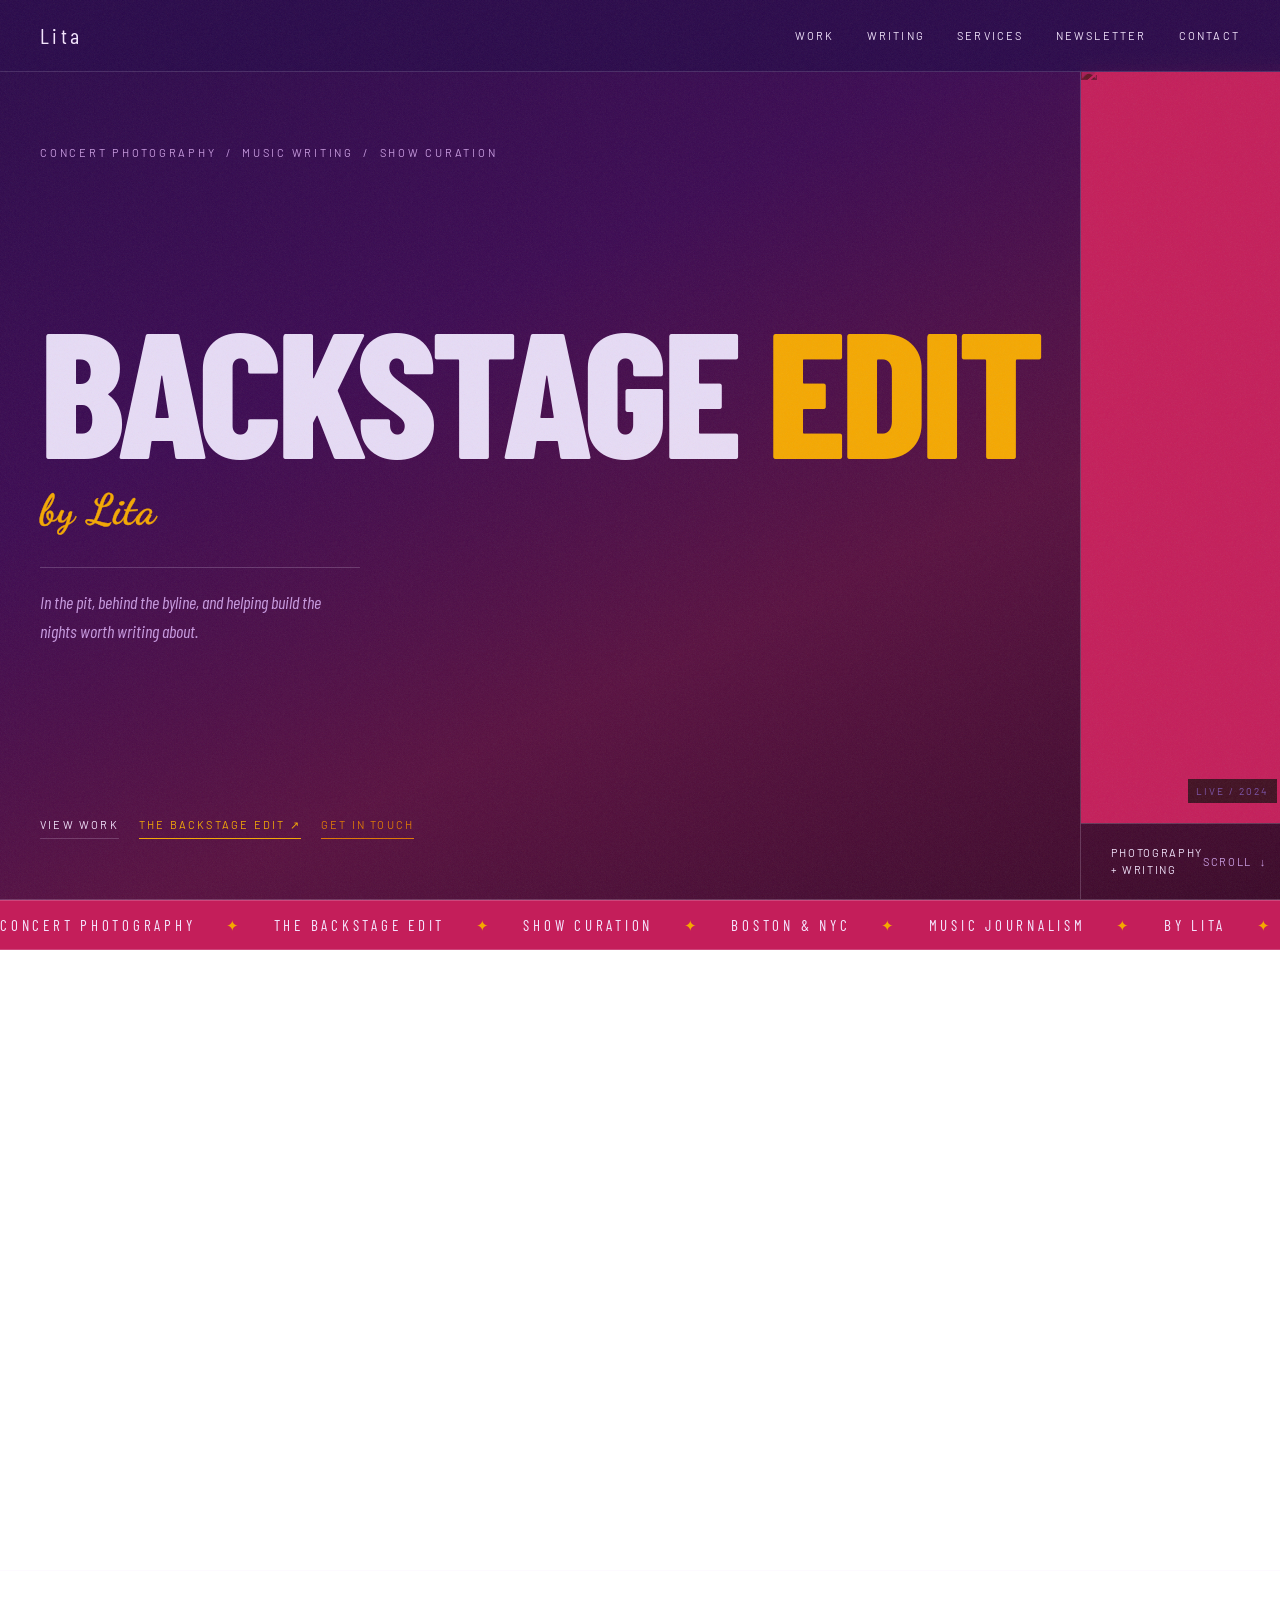
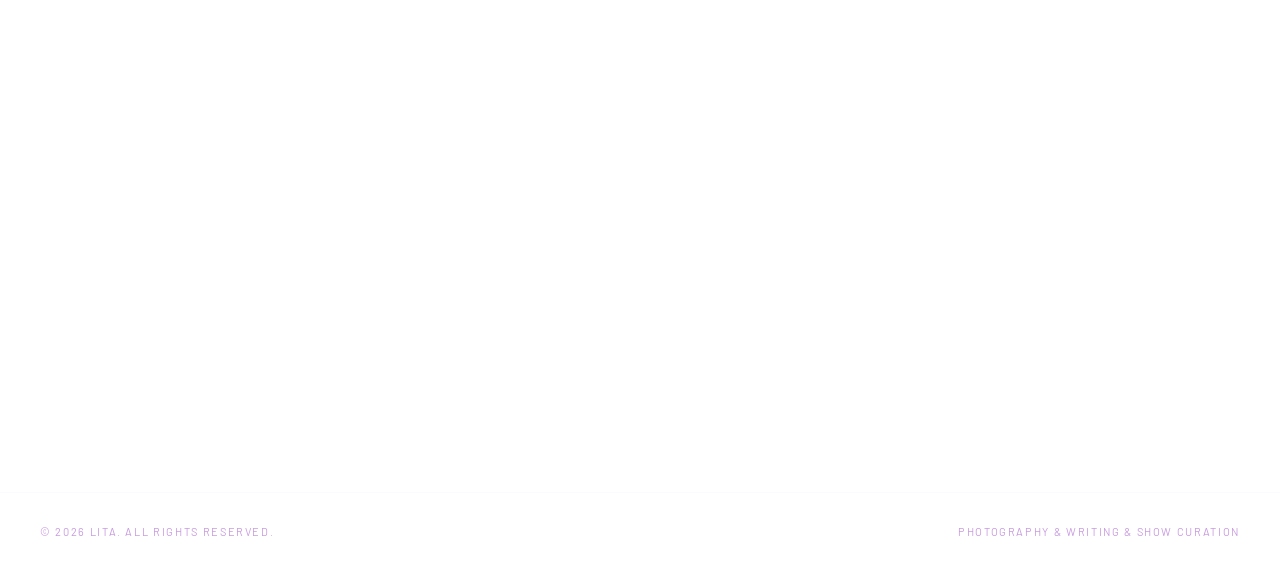
==== commit e463b084: "Update print statement from 'Hello' to 'Goodbye'" ====
--- a/index.html
+++ b/index.html
@@ -1,1174 +1,3 @@
-
-i am a concert photographer and an (unrelated) staff writer for a local music publication. these aren't my full time jobs - barely make a cent - so i'd like to find a way to make at least a little money from it so that i can buy new equipment for the hobby (new camera, etc). give me ideas?
-
-Mar 14
-
-Synthesized practical monetization strategies for dual creative pursuits
-Synthesized practical monetization strategies for dual creative pursuits
-Here are some practical ways to squeeze revenue out of both skills, separately and together:
-
-From the photography
-
-License your shots to bands directly. Bands constantly need promo photos, press kit images, and social content. Reach out after shows with a few watermarked samples — many indie acts have no budget but will pay a small fee for rights to good live shots.
-Sell prints. Platforms like SmugMug or even Etsy let you sell concert prints. Iconic local venue shots or candid performer moments can do surprisingly well, especially if the artist has a devoted fanbase.
-Pitch to music blogs and magazines. Publications that don't have their own photographers on the ground will license images. Getty and Shutterstock also have contributor programs, though payout is slow to build.
-Shoot non-concert events on the side. Your low-light and fast-action skills translate directly to corporate events, club nights, comedy shows, and theatre — all of which pay decently for a night's work.
-From the writing
-
-Pitch beyond your current publication. Once you have bylines, you can pitch to regional alt-weeklies, national outlets with local music verticals (Consequence, Paste, etc.), or music-adjacent lifestyle publications.
-Freelance copywriting for venues/labels. Press releases, artist bios, newsletter copy, and website content for small labels or venues are all things people pay for and nobody wants to write.
-Substack or newsletter. A niche local music newsletter with strong voice can monetize through paid subscriptions once you build a modest audience — and you already have the access and connections to make it feel insider-y.
-Where the two skills combine (this is the sweet spot)
-
-Photo + story packages. Pitch editors a complete package — your words and your images together. You become more valuable than a writer or photographer alone, and you can charge for both.
-Artist profiles for hire. Small labels and managers will pay for a polished written profile + photo set they can use for PR. Think of it as a mini editorial package.
-Your own media presence. A well-curated Instagram or website combining your writing and photos can attract sponsorships from local music-adjacent businesses (gear shops, venues, record stores) once it has a following.
-Quick wins to start
-
-The fastest path to recouping gear costs is probably pitching bands directly for licensing, and picking up one or two paid event shoots on the side. The slower-burn but higher-ceiling play is building a combined photo+writing brand that makes you the go-to local music person.
-
-what could i make a substack on
-
-Mar 14
-
-Synthesized professional background to brainstorm newsletter concepts
-Synthesized professional background to brainstorm newsletter concepts
-Given your specific background, here are some angles that could work:
-
-Hyper-local music coverage A newsletter that's genuinely of your city's scene — upcoming shows worth caring about, venue news, which local acts are worth following. Most cities are badly underserved here. Your existing access and relationships make this credible in a way a random person couldn't replicate.
-
-The "photographer's eye" angle A newsletter about concert photography itself — gear, technique, how you got a particular shot, what it's actually like navigating photo pits, the politics of press credentials. There's a surprisingly hungry audience of aspiring music photographers who would love this, and almost nobody is doing it well.
-
-Behind the scenes of live music Using your access to write about the experience of being embedded in a local music scene — the weird rider requests, the green room conversations, the moments between songs. More personal and literary than a listings newsletter, closer to narrative journalism. This is harder to write but more distinctive and easier to monetize through paid subscriptions.
-
-A specific genre or subculture If your local scene skews toward a particular genre you love — metal, jazz, indie folk, whatever — you could own that niche both locally and attract readers nationally who care about that world.
-
-The economics of being a musician Given you're already navigating the money side of music as a photographer/writer, a newsletter about how independent musicians actually survive financially — touring math, merch margins, streaming reality — could find a wide readership. Your access to real working musicians gives you sources most writers don't have.
-
-The strongest options are probably the local scene newsletter (easiest to build an audience fast, you already have the relationships) or the concert photography craft newsletter (national audience, very little competition, and it directly builds your brand as a photographer). The two could even be combined — local coverage with a running thread about the craft of shooting it.
-
-i want to do the behind the scenes of live music bc i work shows but i'm worried about copyright and stuff
-
-Mar 14
-
-Identified copyright concerns for live music newsletter venture
-Identified copyright concerns for live music newsletter venture
-These are legitimate concerns but probably more manageable than you think. Here's a breakdown:
-
-Your writing
-
-Factual reporting about what you observe — conversations, atmosphere, behind-the-scenes moments, the logistics of a show — is generally not a copyright issue. You own what you write. The main things to watch:
-
-Don't reproduce lyrics even partially, as music publishing is notoriously aggressive about this. Describe or paraphrase instead.
-Be careful with direct quotes from artists if they were given in a private context (green room chats vs. a formal interview). When in doubt, paraphrase or get implicit consent by saying "hey, I write about the scene, can I quote you on that?"
-Defamation is a more realistic risk than copyright for writing — just keep it factual and don't speculate maliciously about people.
-Your photos
-
-This is the trickier area. A few realities:
-
-You own the copyright to photos you take. That's straightforward.
-Many venues and tours require you to sign photo release agreements to get a pit credential, and these sometimes grant the artist/label rights to your images or restrict how you can use them. Read what you sign carefully.
-Editorial use (illustrating a story about a show) is much safer than commercial use. Using your own shot to illustrate your own newsletter story is generally fine.
-Right of publicity means you generally can't use a photo of an artist to sell something (like merchandise) without their consent — but using it editorially is a different matter.
-Practical approach
-
-Write a clear "about" on your Substack making it editorial/journalistic in nature, not commercial
-For anyone you're writing about closely, a quick "heads up, I'm doing a piece on this" goes a long way — it's good practice and builds goodwill in a small scene where relationships matter
-Keep a paper trail of any agreements you sign for credentials
-The honest bottom line
-
-A lot of music writers and photographers operate in this space without issue because they're writing about culture, not exploiting it commercially. The copyright boogeyman is real but it mostly comes for people selling merch, reproducing full lyrics, or misrepresenting commercial relationships. A thoughtful narrative newsletter about the live music world sits pretty comfortably in editorial territory. That said, if you ever land on a piece that feels legally murky, it's worth a one-time consult with a media lawyer — many offer cheap initial consultations.
-
-can you help me make a website
-
-Mar 14
-
-Identified need for clarification before proceeding with website creation
-Identified need for clarification before proceeding with website creation
-Happy to! Let me get a sense of what you're looking for first.
-
-Q: What is the website for?
-A: Both combined
-
-Q: What do you need from it? (Select all that apply)
-A: showcase my photos, about me / bio, contact form, rates/services promo
-
-Q: What would you like to build it with?
-A: I'm not sure, help me decide
-
-Mar 14
-
-Evaluated platform options and identified cost-effective solutions for photographer
-Evaluated platform options and identified cost-effective solutions for photographer
-Given your situation — creative field, tight budget, not super technical — here's a quick comparison of the realistic options:
-
-Squarespace	Cargo	Custom HTML (free)
-Cost	~$16–23/mo	~$13/mo	Free (host on GitHub Pages)
-Photo display	Excellent	Excellent	Good if designed well
-Ease of use	Very easy	Easy	Requires some comfort with code
-Design quality	Polished but common	Distinctive, artsy	Totally custom
-Contact form	Built in	Built in	Needs a free tool like Formspree
-My honest recommendation: Since budget is a real concern and you want something that looks distinctly you as a creative, I'd suggest either Cargo (affordable, looks great for photographers, popular in music/arts circles) or letting me build you a custom HTML prototype right now for free that you can host on GitHub Pages at zero cost.
-
-The custom route takes a bit more setup but costs nothing, and you'd have something totally unique. I can design it to look properly professional — dark, moody, concert-photography aesthetic.
-
-Want me to just build you a prototype now so you can see what's possible? You can always migrate it to Squarespace or Cargo later if you want the easier backend. All I'd need from you is:
-
-Your name (or a brand name)
-A short one-liner bio or tagline
-Your Substack URL (if you have one yet)
-custom html
-
-Mar 14
-
-Consulted design resources before constructing custom website
-Consulted design resources before constructing custom website
-Love it. Let me read the design skill first to make sure I build something polished.
-
-
-Gathered user information prerequisites for custom build
-Gathered user information prerequisites for custom build
-Now I need just a few details from you before I build it out:
-
-Go ahead and type your name/brand name in the chat too, and I'll get building!
-
-Q: What's your name or brand name for the site?
-A: I'll type it below, Natalie
-
-Q: What's the overall vibe you want?
-A: Raw & editorial (like a zine)
-
-Mar 14
-
-Architected raw editorial website with bold typography and zine aesthetics
-Architected raw editorial website with bold typography and zine aesthetics
-Here's your site! It's got a full zine-editorial feel — newsprint texture, Bebas Neue display type, raw grid layout, red accents, the works. Here's what's in it:
-
-Hero with your name big and bold, tagline, and a featured photo
-About section with a stats sidebar
-Photo grid with hover reveals
-Services/rates — I put placeholder numbers based on typical market rates, adjust freely
-Newsletter signup block wired to Substack
-Contact form powered by Formspree (free tier)
-Smooth scroll + fade-in animations throughout
-To make it yours, you'll need to swap out:
-
-Photos — replace the Unsplash img src URLs with your own shots
-Email — update hello@yourname.com
-Substack URL — update the newsletter form action and the footer link
-Formspree — create a free account at formspree.io, grab your form ID, and drop it into the contact form action
-Stats — update the numbers in the About section to reflect your actual experience
-Rates — tweak the Services section to match what you want to charge
-To host it for free, create a GitHub account, make a new repo called natalie (or your last name), upload this file as index.html, and enable GitHub Pages in the repo settings. Takes about 5 minutes.
-
-Index
-Code · HTML 
-this is amazing! could i make it public?
-
-Mar 14
-
-Deliberated hosting solutions and curated free platform guidance
-Deliberated hosting solutions and curated free platform guidance
-Yes, totally! Here are your best free options:
-
-GitHub Pages (recommended — fully free, forever)
-
-Create a free account at github.com
-Click New Repository and name it yourusername.github.io (using your actual GitHub username)
-Upload your index.html file to that repo
-Go to Settings → Pages and make sure it's set to deploy from the main branch
-Your site will be live at yourusername.github.io within a few minutes
-Netlify (also free, slightly easier drag-and-drop)
-
-Create a free account at netlify.com
-Just drag and drop your index.html file onto their dashboard
-It's instantly live at a random URL like sparkly-muffin-abc123.netlify.app
-You can rename it to something like natalie-music.netlify.app for free
-Custom domain (optional but worth it) Both platforms let you connect a custom domain like nataliemusic.com or natalieshots.com. Domains run about $10–15/year on Namecheap or Google Domains — worth it once you're ready to look legit to editors and bands.
-
-The one thing to do before you go public: swap out the placeholder photos and update your email/Substack URL in the file, otherwise visitors will see Unsplash stock images and broken form links. Want help with any part of the setup?
-
-how do i add images?
-
-Mar 14
-
-Formulated practical steps for image uploading
-Formulated practical steps for image uploading
-There are two ways depending on how you want to host the images:
-
-Option 1: Upload images alongside your HTML file (best for GitHub/Netlify)
-
-Create a folder called images in the same place as your index.html
-Drop your photos in there (rename them simply, e.g. hero.jpg, show1.jpg, show2.jpg)
-In the HTML, find the <img src="..."> tags and replace the Unsplash URLs with your own paths, like:
-html
-<img src="images/hero.jpg" alt="Concert photography" />
-That's it. Keep file sizes reasonable — run your photos through squoosh.app (free, in-browser) to compress them before uploading without losing quality. Aim for under 300kb per image.
-
-Option 2: Use a free image host (easiest if you just want to paste a URL)
-
-Upload your photos to Imgur or Cloudinary (free tier), copy the direct image link, and paste it as the src. No folder management needed.
-
-Which images to replace and where to find them in the file
-
-What it is	What to search for in the file
-Big hero photo	photo-1493225457124
-Grid photo 1 (wide)	photo-1501386761578
-Grid photo 2	photo-1470229722913
-Grid photo 3	photo-1516450360452
-Grid photo 4	photo-1468359601543
-Grid photo 5 (wide)	photo-1524368535928
-Just do a find-and-replace (Ctrl+H on Windows, Cmd+H on Mac) in any text editor and swap each one out.
-
-For editing the HTML file itself, VS Code is free and great, but even Notepad works in a pinch. Want me to walk through anything else?
-
-how do i start with github
-
-Mar 14
-
-Devised step-by-step GitHub setup guide for website hosting
-Devised step-by-step GitHub setup guide for website hosting
-Here's the full walkthrough from zero:
-
-1. Create your account
-
-Go to github.com and sign up
-Choose a username that's professional-ish since it'll appear in your site URL (e.g. nataliemusic or natalieshots)
-2. Create your repository
-
-Once logged in, click the + icon in the top right → New repository
-Name it exactly: yourusername.github.io (replace with your actual username — this specific format is what activates free hosting)
-Set it to Public
-Check Add a README file
-Click Create repository
-3. Upload your files
-
-Inside your new repo, click Add file → Upload files
-Drag in your index.html and your images folder
-Scroll down and click Commit changes
-4. Turn on GitHub Pages
-
-Go to Settings (tab along the top of the repo)
-In the left sidebar click Pages
-Under "Branch" select main and click Save
-5. Wait 2–3 minutes
-
-GitHub will show you a banner saying your site is live at yourusername.github.io
-That's your public URL — share it anywhere
-Updating the site in the future is just re-uploading files the same way. GitHub will automatically rebuild the site within a minute or two of any change.
-
-If you run into any snags at a specific step, just tell me what you're seeing and I can help you through it.
-
-Repository name?
-
-Mar 14
-
-Deciphered user's repository naming uncertainty
-Deciphered user's repository naming uncertainty
-Type it exactly as: yourusername.github.io — but swap yourusername for whatever username you just signed up with.
-
-So if your GitHub username is natalieshots, you'd type:
-
-natalieshots.github.io
-That exact format is what tells GitHub to host it as a website. If you name it anything else it won't work as a public site. What's your username? I can tell you exactly what to type.
-
-can i change some parts of the site on here? like layout and format?
-
-Mar 14
-
-Assessed user's editing capabilities and offered assistance
-Assessed user's editing capabilities and offered assistance
-Yes, absolutely! Just tell me what you want to change in plain English and I'll update the file for you. For example:
-
-"Make the hero section full screen with the photo taking up more space"
-"Change the red accent color to something more muted"
-"Remove the stats sidebar and make the about section full width"
-"Make the services section show 4 columns instead of 2"
-"Change the font to something less typewriter-y"
-You don't need to know any code — just describe what you're going for and I'll make the edit and give you a fresh file to download. What would you like to tweak?
-
-change the color pallette to sage green, lavender, dark purple, tangelo, black, - change font to helvetica or something like that.
-
-Mar 14
-
-Orchestrated color palette and typography overhaul
-Orchestrated color palette and typography overhaul
-Now update all the display/heading font references from Bebas Neue to Barlow Condensed, and Courier Prime/Playfair to Barlow:
-
-
-Audited codebase for hardcoded colors and font references to update
-Audited codebase for hardcoded colors and font references to update
-Now let me update the hardcoded color values that aren't using CSS variables:
-
-
-Update hardcoded color hex values
-Update hardcoded color hex values
-Now update the marquee and services/contact dark backgrounds to use dark purple instead of ink, and add a sage green touch:
-
-
-Edited 6 files, ran a command, viewed a file
-Edited 6 files, ran a command, viewed a file
-Now update the nav background and footer to use the lavender paper tone, and give the stat block borders the sage green color:
-
-
-Edited 3 files, read a file
-Edited 3 files, read a file
-Here's the updated site! Here's what changed:
-
-Colors — light lavender background, dark purple for all the bold sections (marquee, services header, contact panel, buttons), sage green on the stats accents, and tangelo replacing the old red for highlights and hovers
-Fonts — swapped to Barlow Condensed for all the big display headings and Barlow (a clean Helvetica-style sans-serif) for all body text — much cleaner and more contemporary than before
-Everything else stays exactly the same. Want to tweak anything else — spacing, section order, wording, anything?
-
-Index
-Code · HTML 
-what should i call my instagram if it would be for music/concert photography and journalism (writing)
-
-Mar 20
-
-Brainstormed creative Instagram handle concepts for music photography journalism
-Brainstormed creative Instagram handle concepts for music photography journalism
-Fun one. Here are some directions depending on the vibe you want:
-
-Using your name (most professional, easiest for editors/bands to find you)
-
-natalieshoots
-natalieinthepits
-bynatalie
-natalieandthepit
-Editorial / journalistic feel
-
-frontrowpress
-pitpassnat
-presspassnat
-thepitreport
-fromthephotopt (photo pit)
-Zine-y / creative (matches your site vibe)
-
-thirdsonginline
-shotsandbylines
-flashandink
-pitside
-beforethesoundcheck
-Short and punchy
-
-natinthepits
-pitlights
-pitandpen
-shotbynat
-My personal picks would be flashandink (photography + writing in two words, memorable, nobody has it), shotsandbylines (same idea, very clear what you do), or just natalieinthepits if you want to lead with your name since you're building a brand.
-
-Avoid anything too genre-specific in case your coverage evolves — you want a handle that grows with you. What genres do you mostly shoot?
-
-i want my name but something cool and sharp
-
-Mar 20
-
-Brainstormed edgy username variations incorporating personal name
-Brainstormed edgy username variations incorporating personal name
-Given the zine aesthetic and the world you're in, here are the sharpest options with your name in them:
-
-My top picks
-
-natalieinthepits — tells you exactly what she does, has attitude
-bynatalie_ — clean, journalistic, the "by" is a byline reference
-natalieshootsfilm — double meaning (shoots film / shoots at shows)
-natalieandthepit — sounds like a band name, very memorable
-natalieafterdark — moody, fits concert photography perfectly
-Short and punchy
-
-nat.jpeg — very online, sharp, a little funny
-nat.raw — RAW as in the camera file format, double meaning with "raw" aesthetic
-natalie.f8 — f/8 is a camera aperture, niche but cool if you want something photographers notice
-natalieunedited — photography pun, also implies honest writing
-If I had to pick one: nat.raw — it's short, punchy, works for both photography and writing (raw = unfiltered), has a technical wink without being nerdy about it, and it's the kind of handle that sounds intentional and cool without trying too hard.
-
-Second place: bynatalie_ — the underscore is a small thing but it makes it feel typographically considered, and the "by" sets up the journalism angle immediately.
-
-idk i don't like those. 
-my mom would call me natalita when i was younger because it was quasi-spanish for little natalie (she's spanish) so sometimes i would go by Lita - but i don't usually go by it today.
-
-Mar 20
-
-Excavated personal significance behind childhood nickname option
-Excavated personal significance behind childhood nickname option
-Okay Lita is genuinely a great handle — short, sharp, a little mysterious, and it's yours in a way that no random word combo can be. Some directions:
-
-Simple and strong
-
-bylita — same byline energy, even cleaner
-lita.raw — still love the RAW double meaning, hits harder with Lita
-lita.jpeg
-shotbylita
-With a little edge
-
-litainthepits — flows really well
-litaandthepit — still sounds like a band name, honestly cooler with Lita
-litaafterdark
-lita.press
-Super minimal (my favorites)
-
-_lita — the underscore prefix makes it feel like a tag, very clean
-lita__ — double underscore suffix, typographically intentional
-lita.f8
-Honestly bylita or lita.press feel the most you based on everything — the writing angle is right there, it's professional enough for editors and bands to take seriously, but Lita as a name has enough personality to stand out.
-
-And there's something kind of nice about reclaiming a nickname your mom gave you as your professional creative identity. That's a good story.
-
-maybe natalita or lita but something that's not taken on instagram
-
-Mar 20
-
-Acknowledged limitations and devised creative alternatives
-Acknowledged limitations and devised creative alternatives
-I can't check Instagram availability directly, but here's a bunch of variations to go try — the more specific ones are more likely to be free:
-
-Natalita variations
-
-natalita.press
-natalita.raw
-bynatalita
-natalita.jpeg
-natalita_shoots
-natalita.f8
-natalita.pit
-Lita variations
-
-lita.press
-bylita_
-lita.raw
-litainthepits
-lita.pit
-lita.jpeg
-lita.shoots
-litaandthepit
-How to check fast: On Instagram, go to Edit Profile → Username and just type them in one by one — it tells you instantly if it's taken. Takes about 30 seconds per handle.
-
-My gut feeling: natalita.press is probably free and is honestly excellent — it keeps the full nickname, the .press signals journalism immediately, and it works for both the photography and writing sides. That'd be my first one to try.
-
-Skip to content
-1. nattluvsmusic
-2. natalie
-Repository navigation
-* Code
-* Issues
-* Pull requests
-* Actions
-* Projects
-* Wiki
-* Security
-* Insights
-* Settings
-nataliePublic
-* 
-* 
-* 
-* 
-nattluvsmusic/natalie
-t
-Name
-nattluvsmusic
-Initial commit
-adff6bb · last week
-README.md
-Initial commit
-last week
-Repository files navigation
-* README
-natalie
-About
-No description, website, or topics provided.
-Resources
-Readme
-Activity
-Stars
-0 stars
-Watchers
-0 watching
-Forks
-0 forks
-Releases
-No releases published
-__Create a new release__
-Packages
-No packages published __Publish your first package__
-Contributors1
-* nattluvsmusic
-Footer
-© 2026 GitHub, Inc.
-Footer navigation
-* Terms
-* Privacy
-* Security
-* Status
-* Community
-* Docs
-* Contact
-* Manage cookies
-* Do not share my personal information what do i do now
-
-Show more
-Mar 20
-
-Identified repository naming issue for GitHub Pages functionality
-Identified repository naming issue for GitHub Pages functionality
-You're almost there! The only issue is the repository name — it needs to match your username exactly for GitHub Pages to work. So it should be nattluvsmusic.github.io, not natalie.
-
-Quickest fix — rename the repo:
-
-Click Settings (the tab at the top of that page)
-At the very top you'll see a "Repository name" field with natalie in it
-Clear it and type nattluvsmusic.github.io
-Click Rename
-Then upload your file:
-
-Go back to the main repo page (click Code tab)
-Click Add file → Upload files
-Drag your index.html onto the page
-Scroll down and click Commit changes
-Then turn on Pages:
-
-Go back to Settings
-In the left sidebar click Pages
-Under "Branch" select main → click Save
-Then just wait 2–3 minutes and your site will be live at:
-
-nattluvsmusic.github.io
-Let me know what you see when you get into Settings!
-
-can i edit the index html - how do i do that
-
-Mar 20
-
-Weighed GitHub editing options for user's HTML file
-Weighed GitHub editing options for user's HTML file
-Easiest way is right inside GitHub — no downloads needed:
-
-Edit directly on GitHub:
-
-Go to your repo and click on index.html in the file list
-Click the pencil icon (✏️) in the top right of the file preview
-Make your changes directly in the browser
-When done, scroll down and click Commit changes
-Site updates automatically within a minute or two
-If you want to edit it on your computer (better for bigger changes):
-
-Download VS Code at code.visualstudio.com — it's free
-In your GitHub repo, click Code → Download ZIP
-Unzip it, open the folder in VS Code
-Edit the file, save it
-Go back to GitHub, click Add file → Upload files, and re-upload your edited index.html — it'll replace the old one
-For small things like changing your name, email, bio text, or prices — the GitHub browser editor is totally fine. For bigger things like layout changes, just come back here and tell me what you want and I'll update the file for you and give you a fresh one to upload. That's probably the easiest workflow for now. What did you want to change?
-
-i want different colors, tangelo, purple, and a little bit of black. i want to change my website name to lita and then username litalovesmusic
-
-Mar 20
-
-Thinking about applying tangelo, purple, and black colors while rebranding website and username to Lita
-Thinking about applying tangelo, purple, and black colors while rebranding website and username to Lita
-On it!
-
-
-Viewed a file, edited a file
-Viewed a file, edited a file
-Now update all the hardcoded colors and name references:
-
-
-Ran 2 commands
-Ran 2 commands
-Clean. Now let me also make sure the hero name looks right since I simplified it:
-
-
-Ran a command, viewed a file
-Ran a command, viewed a file
-Good — let me restore the two-line split on the hero name so it looks bold and intentional like before:
-
-
-Edited a file, read a file
-Edited a file, read a file
-Here you go! Here's what changed:
-
-Colors — warm off-white background, bold tangelo orange as the accent throughout, rich purple for all the dark panels and buttons, black for text and borders. Much more punchy and high-contrast than before
-Name — everything now says Lita, including the browser tab title, nav, and the big hero display
-Username — all references updated to litalovesmusic
-To get this live, just go to your GitHub repo, click index.html, hit the pencil ✏️ to edit, select all the text, delete it, paste in the new file contents, and commit. Or re-upload the whole file via Add file → Upload files. Want to change anything else?
-
-Index
-Code · HTML 
-Can you change the style? It looks weird because lita is shorter than Natalie - also maybe the primary background color is purple not cream?
-
-Mar 21
-
-Orchestrated purple palette overhaul and enlarged hero typography
-Orchestrated purple palette overhaul and enlarged hero typography
-Got it — two fixes: make LITA display as one massive full-width word instead of the awkward split, and flip the whole palette to purple-dominant.
-
-
-Edited 2 files
-Edited 2 files
-Now fix the hero name HTML to just be one word:
-
-
-Fix hero name HTML to single word with tangelo accent on last two letters
-Fix hero name HTML to single word with tangelo accent on last two letters
-Now fix the border and hardcoded colors that won't read well on dark background:
-
-
-Fix borders and hardcoded colors for dark background
-Fix borders and hardcoded colors for dark background
-Now fix the nav, footer, and form backgrounds so they work on the dark purple:
-
-
-Fix nav background for dark theme
-Fix nav background for dark theme
-Now fix the tagline border and photo label which still use solid ink:
-
-
-Viewed 2 files, ran a command, edited a file
-Viewed 2 files, ran a command, edited a file
-Now fix the photo label tag and service item hover to suit the dark theme:
-
-
-Edited 4 files, ran a command, viewed a file
-Edited 4 files, ran a command, viewed a file
-Now fix the form inputs and newsletter input background so they're visible on dark:
-
-
-Edited 2 files, read a file
-Edited 2 files, read a file
-Here's the updated site! Here's what changed:
-
-Background is now deep purple throughout, with a slightly lighter purple for hover states and secondary areas
-Text is now a soft lavender-white so it reads easily on the dark background
-Tangelo pops even harder as the accent color against purple than it did on cream
-Black is used for the contrast sections (marquee, services header, contact panel, buttons)
-LITA is now one single massive word — much bigger, fills the hero left column boldly without looking sparse
-To update your live site, re-upload this file to GitHub the same way as before. Anything else to tweak?
-
-Index
-Code · HTML 
-I still see cream as the background, not purple
-
-Mar 21
-
-Investigated CSS variables and suspected artifact caching issue
-Investigated CSS variables and suspected artifact caching issue
-The file itself has the right values — dark purple 
-#1E0A4E as the background. You might just be seeing a cached version of the preview. Let me re-save and re-present it to force a fresh render:
-
-
-Ran a command, read a file
-Ran a command, read a file
-Try opening this fresh download — the background is definitely coded as deep purple (
-#1D0A4D). If the preview still looks cream, it's a browser cache issue. A hard refresh (Cmd+Shift+R on Mac, Ctrl+Shift+R on Windows) on your GitHub Pages site after uploading should fix it. Does the downloaded file look right when you open it locally?
-
-Index
-Code · HTML 
-1774122006658_image.png
-these colors
-
-Mar 21
-
-Extracted and catalogued color palette values
-Extracted and catalogued color palette values
-Love this palette. I can see five colors — let me pull them exactly:
-
-Deep purple 
-#3C0A52
-Medium purple 
-#7B52A8
-Orange 
-#E07800
-Amber/yellow 
-#F5A800
-Magenta pink 
-#C41E5A
-
-Update color palette to match the uploaded image exactly
-Update color palette to match the uploaded image exactly
-Now update the hardcoded color values throughout:
-
-
-Update hardcoded color references
-Update hardcoded color references
-Now make the marquee use the magenta, the dark panels use the medium purple, and accent highlights use the amber:
-
-
-Edited 5 files, read a file
-Edited 5 files, read a file
-Here you go! The palette now matches your image exactly:
-
-Deep purple 
-#3C0A52 — main background
-Medium purple 
-#7B52A8 — secondary panels and sections
-Orange 
-#E07800 — primary accent (buttons, hovers, service prices)
-Amber/yellow 
-#F5A800 — hero name accent, marquee dots, nav hovers
-Magenta pink 
-#C41E5A — marquee strip and contrast sections
-Really striking combo — the warm oranges and yellows pop hard against that deep purple. What do you think?
-
-Index
-Code · HTML 
-could you add articles to my page that i've written?
-
-Mar 21
-
-Identified need to request article details from user
-Identified need to request article details from user
-Of course! I just need a few details from you. For each article, share as many of these as you have:
-
-Title of the article
-Publication it appeared in (e.g. your local music mag)
-Link to it (if it's online)
-Date published
-A one-line description or the lede (opening sentence) if you want a preview blurb
-You can just paste them in however they come — messy is fine, I'll sort it out. How many articles do you want to feature?
-
-https://soundofboston.com/album-review-ketchup-mill-by-human-mascot/ Album Review: KETCHUP MILL by Human Mascot
- Natalie Sciallo March 12, 2026
-Ricocheting between juvenile sabotage and sudden despair, KETCHUP MILL captures the spirit of Americana, then grinds it through a distortion pedal.
-
-Mar 21
-
-Orchestrated article retrieval and website section expansion
-Orchestrated article retrieval and website section expansion
-Perfect, let me grab the article so I can pull a bit more detail from it.
-
-
-Orchestrated new writing section placement within existing design framework
-Orchestrated new writing section placement within existing design framework
-Got it — great piece by the way. Now let me add a writing section to the site.
-
-
-Ran 2 commands, viewed a file, edited a file
-Ran 2 commands, viewed a file, edited a file
-Now add the writing section CSS and HTML:
-
-
-Ran a command, edited a file
-Ran a command, edited a file
-Now insert the writing section HTML before the services section:
-
-
-Edited a file, read a file
-Edited a file, read a file
-Done! There's now a Writing section between your photo grid and services, with a card for the Human Mascot review. It shows the tag (Album Review), date, title, your lede, the publication name, and a Read → link that goes straight to the article.
-
-The layout is set up as a 3-column grid so as you publish more pieces, you can just paste the article link here and I'll add more cards — they'll fill in neatly side by side. Want to add anything else?
-
-Index
-Code · HTML 
-https://soundofboston.com/all-time-low-pop-punk-for-the-long-game/All Time Low: Pop-Punk for the Long Game
- Natalie Sciallo December 9, 2025
-Two nights of energy, nostalgia, and self-aware pop-punk proved that All Time Low still knows how to thrill a crowd.
-
-12/06/2025 – MGM Music Hall at Fenway
-
-Mar 21
-
-Reconsidered URL accessibility and attempted retry
-Reconsidered URL accessibility and attempted retry
-No worries, I have everything I need from what you shared. Adding it now!
-
-
-Edited a file, read a file
-Edited a file, read a file
-Added! The All Time Low review is now sitting right next to the Human Mascot one, tagged as a Concert Review. Whenever you publish something new, just drop the link and lede here and I'll add it in. Do you have more articles to add?
-
-Index
-Code · HTML 
-https://substack.com/@thebackstagedit this is my newsletter The Backstage Edit | Lita
-@thebackstagedit
-all things music & shows local to boston and nyc metropolitan area.
-1 subscriber
-The Backstage Edit | LitaOct 20
-The Backstage Edit | LitaAug 18, 2025
-The Backstage Edit | LitaJul 19, 2025
-1.
-
-Mar 21
-
-Identified newsletter update requirements for Substack integration
-Identified newsletter update requirements for Substack integration
-Love it — "The Backstage Edit" is a great name. Let me update the newsletter section on your site to match!
-
-
-Ran 2 commands, edited 2 files, read a file
-Ran 2 commands, edited 2 files, read a file
-Updated! Here's what changed:
-
-Newsletter headline now reads "THE BACKSTAGE EDIT"
-Description updated to match your actual Substack tagline — Boston and NYC, music and shows, by Lita
-All Substack links now point to substack.com/@thebackstagedit
-Contact panel now reads "The Backstage Edit on Substack" instead of just "Substack"
-The subscribe button will take people straight to your Substack page. Want to keep adding anything else?
-
-Index
-Code · HTML 
-what if i want to make this not just photo journalism? is there any way i can incorporate a tinge of booking into this idea?
-
-1:14 PM
-
-Recognized business inquiry about diversifying creative brand with booking services
-Recognized business inquiry about diversifying creative brand with booking services
-Yes, actually makes a lot of sense — and you're already better positioned for it than you might think. Here's how booking could fit into what you're building:
-
-Why it works for you specifically
-
-You're already inside the scene. You have relationships with venues, bands, and promoters that most bookers spend years trying to build. You speak the language, you understand what makes a good show, and you have the editorial eye to know what acts are worth paying attention to before they blow up.
-
-What "booking" could actually mean for you
-
-It doesn't have to mean becoming a full agent overnight. Some realistic entry points:
-
-Curating small showcase nights at local venues — you pick the lineup, the venue trusts your taste, you take a small cut or flat fee. Very common in Boston's DIY scene.
-Artist management lite — helping a small local act you believe in with show logistics, outreach to venues, and press. Not formal management, just being the organized person in the room.
-Consulting for venues — some smaller venues and bars have no one dedicated to booking and would pay someone with taste and connections to suggest or source acts for their calendar.
-Event production — pairing your photography coverage with the shows you help book, so you're the photographer, the writer, and the person who made the night happen.
-How it fits the brand
-
-The Backstage Edit + photography + booking all orbit the same thing — you're someone who lives inside live music, not just observes it. A tagline like "writer, photographer, curator" or "covering and creating the scene" captures all three without overcomplicating it.
-
-On the website
-
-It would be a pretty easy addition — a fourth services card that says something like "Show Curation / Booking Consulting" with a rate of "inquire" and a short description. Keeps it open-ended while signaling that this is something you do.
-
-Want me to add it to the services section, or are you still figuring out if this is a direction you want to go?
-
-love that. how do i incorporate it into my site?
-
-1:15 PM
-
-Devised service expansion and updated site messaging
-Devised service expansion and updated site messaging
-A few small but meaningful changes across the site will do it — I'll update your tagline, about section, and add a booking services card. Let me do it all at once.
-
-
-Architected site integration strategy across multiple components
-Architected site integration strategy across multiple components
-Got everything I need. I'll update the tagline, hero descriptor, about text, add a booking card, and tweak the services layout to fit 5 cards cleanly.
-
-
-Edited 5 files
-Edited 5 files
-Now update the marquee and services grid — change to 3-column layout and add a booking card plus a fifth spanning card:
-
-
-Update marquee to include curation
-Update marquee to include curation
-Now update the services grid to 3 columns and add the booking card:
-
-
-Edited 2 files
-Edited 2 files
-Finally update the footer tagline:
-
-
-Edited a file, read a file
-Edited a file, read a file
-Done! Here's everything that changed:
-
-Page title & hero strip — now reads "Concert Photography / Music Writing / Show Curation"
-Tagline — "In the pit, behind the byline, and helping build the nights worth writing about"
-About section — rewritten to introduce you as photographer, writer, and curator; mentions Boston and NYC
-Pull quote — "Covering and creating the scene — one shot, one story, one night at a time"
-Marquee — "Live Music" swapped out for "Show Curation"
-Services — now a 3-column grid with two new cards: Show Curation & Booking Consulting and a warm catch-all "Not sure what you need?" card that funnels people to contact you
-Footer — updated to reflect all three roles
-The booking card uses "Inquire" as the price which keeps it open — you can always add rates once you have a clearer sense of what you'd charge. Want to tweak anything?
-
-Index
-Code · HTML 
-how about the title is "backstage edit" and then on the bottom subtitle - by lita - and then maybe we should change the moving title to be more relevant?
-
-1:17 PM
-
-Parsed hero section updates and brand messaging refinements
-Parsed hero section updates and brand messaging refinements
-Now update the marquee to be more on-brand:
-
-
-Edited a file, read a file
-Edited a file, read a file
-Here you go! Here's what changed:
-
-Hero title — "BACKSTAGE" on the first line, "EDIT" in amber on the second, sized to fill the column properly
-Subtitle — "by Lita" sits just below in small spaced-out caps, quiet but present
-Marquee — now reads: Concert Photography ✦ The Backstage Edit ✦ Show Curation ✦ Boston & NYC ✦ Music Journalism ✦ By Lita — much more on-brand and specific to what you actually do
-What else would you like to change?
-
-Index
-Code · HTML 
-backstage edit should be much bigger and on one line
-
-1:19 PM
-
-Recalibrated text sizing and formatting constraints
-Recalibrated text sizing and formatting constraints
-Done! "BACKSTAGE EDIT" is now one single line — "BACKSTAGE" in white, "EDIT" in amber, as big as the column allows. How's that looking?
-
-Index
-Code · HTML 
-BIGGER
-
-1:19 PM
-
-Amplified visual prominence across layout dimensions
-Amplified visual prominence across layout dimensions
-Bigger! If you want it even more massive just say the word — I can keep pushing it.
-
-Index
-Code · HTML 
-yes please
-
-1:36 PM
-
-Deliberated scaling approach using viewport units
-Deliberated scaling approach using viewport units
-Way bigger now — scales up to 280px and fills the hero aggressively. Want to keep going or is that the sweet spot?
-
-Index
-Code · HTML 
-can by lita be a bit more prominent
-
-1:48 PM
-
-Identified styling adjustment to enhance byline visibility
-Identified styling adjustment to enhance byline visibility
-"by Lita" is now bigger, bolder, and brighter — sits clearly underneath the title without competing with it. How does that feel?
-
-Index
-Code · HTML 
-a little cursive and prominent
-
-3:09 PM
-
-Elevated typography with cursive styling and visual prominence
-Elevated typography with cursive styling and visual prominence
-"by Lita" is now in Dancing Script — a flowing cursive — at 36px in amber. The contrast between the heavy condensed "BACKSTAGE EDIT" and the handwritten "by Lita" underneath should feel really nice. Want to adjust the size or color?
-
-Index
-Code · HTML 
-bolden it alittle bit
-
-3:10 PM
-
-Calibrated typography to enhance visual prominence
-Calibrated typography to enhance visual prominence
-A touch bolder and slightly larger — the -webkit-text-stroke trick gives the cursive letters a little extra weight without losing the handwritten feel. How's that?
-
-Index
-Code · HTML 
-can the hero title have little striped lines on it or something
-
-3:10 PM
-
-Weighing CSS gradient and pattern options for striped text
-Weighing CSS gradient and pattern options for striped text
-Done! The title now has diagonal hatching lines running through the letterforms — "BACKSTAGE" in striped white, "EDIT" in striped amber. It gives it a real screen-printed, zine-poster kind of feel. Want the stripes thicker, thinner, or at a different angle?
-
-Index
-Code · HTML 
-i dont like the stripes, maybe a bit less transparent?
-
-3:11 PM
-
-Reconsidered visual design by removing patterns and enhancing opacity
-Reconsidered visual design by removing patterns and enhancing opacity
-Back to clean solid text — "BACKSTAGE" in near-white, "EDIT" in amber, fully opaque and sharp. Better?
-
-Index
-Code · HTML 
-maybe some more of that pink in the background like maybe its a gradient and a bit matte
-
-3:25 PM
-
-Thinking about enhancing background design with pink gradient and matte finish
-Thinking about enhancing background design with pink gradient and matte finish
-Now update the nav background to match and add a slight matte overlay via the noise texture opacity:
-
-
-Edited 2 files, viewed a file, read a file
-Edited 2 files, viewed a file, read a file
-Done! The background now flows from deep purple at the top, through an eggplant middle, into a moody dark magenta-pink at the bottom — all fixed so it doesn't scroll with the page. The noise texture is also a little heavier now which gives it that matte, slightly grainy feel. The nav blurs the gradient behind it like frosted glass. How's that looking?
-
-Index
-Code · HTML 
-
-<!DOCTYPE html> <html lang="en"> <head> <meta charset="UTF-8" /> <meta name="viewport" content="width=device-width, initial-scale=1.0"/> <title>NATALIE — Concert Photography & Music Writing</title> <link rel="preconnect" href="https://fonts.googleapis.com"> <link rel="preconnect" href="htt
-
-pasted
-
-how to publish on github
-
-3:29 PM
-
-Identified GitHub publishing question and flagged outdated file version
-Identified GitHub publishing question and flagged outdated file version
-Just a heads up — the file you shared is the original old version with "Natalie" and the cream colors. Make sure you use the latest file I gave you, not this one!
-
-Here's how to publish on GitHub:
-
-If you haven't uploaded anything yet:
-
-Go to your repo at github.com/litalovesmusic/litalovesmusic.github.io
-Click Add file → Upload files
-Drag in the latest index.html I gave you
-Click Commit changes
-Go to Settings → Pages, set branch to main, click Save
-Wait 2–3 minutes — your site will be live at litalovesmusic.github.io
-If you already have an old file uploaded and want to replace it:
-
-Go to your repo
-Click on index.html in the file list
-Click the pencil icon ✏️ to edit
-Select all the text (Ctrl+A or Cmd+A) and delete it
-Paste in the full contents of the latest file I gave you
-Scroll down and click Commit changes
-Site updates within a minute or two
-The latest version has everything — the purple-pink gradient background, Backstage Edit title, cursive "by Lita", your two articles, the booking service card, and the Substack link. That's the one you want live. Need help with any step?
-
-Skip to content
-1. New repository
-Create a new repository
-Repositories contain a project's files and version history. Have a project elsewhere? __Import a repository__.
-Required fields are marked with an asterisk (*).
-1
-General
-Repository owner and name
-Owner(required)*
-/
-Repository name*
-Great repository names are short and memorable. How about ?
-Description0 / 350 characters
-2
-Configuration
-Choose visibility *
-Choose who can see and commit to this repository
-Add README
-READMEs can be used as longer descriptions. __About READMEs__
-Off
-Add .gitignore
-.gitignore tells git which files not to track. __About ignoring files__
-Add license
-Licenses explain how others can use your code. __About licenses__
-Footer
-© 2026 GitHub, Inc.
-Footer navigation
-* Terms
-* Privacy
-* Security
-* Status
-* Community
-* Docs
-* Contact
-* Manage cookies
-* Do not share my personal information
-
-Show more
-3:33 PM
-
-Identified user context and repository setup requirements
-Identified user context and repository setup requirements
-You're on the right page! Here's exactly what to fill in:
-
-Owner — select your username (litalovesmusic)
-
-Repository name — type exactly:
-
-litalovesmusic.github.io
-Description — optional, but you could put something like:
-
-Concert photography, music writing & show curation
-Visibility — select Public (required for free GitHub Pages hosting)
-
-Add a README — leave it off
-
-Then click the green Create repository button at the bottom.
-
-Once it's created, you'll land on an empty repo page. From there:
-
-Click Add file → Upload files
-Drag in your index.html
-Click Commit changes
-Then go to Settings → Pages → set branch to main → Save
-And you're live! Let me know what you see after you hit Create.
-
-404
-There isn't a GitHub Pages site here.
-If you're trying to publish one, read the full documentation to learn how to set up GitHub Pages for your repository, organization, or user account.
-GitHub Status — @githubstatus
-
-3:44 PM
-
-Diagnosed GitHub Pages deployment issue causes
-Diagnosed GitHub Pages deployment issue causes
-That's normal! It just means one of these steps hasn't happened yet. Let's check:
-
-1. Did you upload the index.html file? Go to github.com/litalovesmusic/litalovesmusic.github.io — do you see index.html listed in the file list? If not, click Add file → Upload files and drag it in.
-
-2. Did you enable GitHub Pages?
-
-Click Settings at the top of the repo
-Scroll down the left sidebar and click Pages
-Under "Branch" click the dropdown that says None and select main
-Click Save
-3. Wait 2–3 minutes Even after doing everything right, GitHub needs a few minutes to build the site. You'll know it's ready when you see a green banner in the Pages settings that says "Your site is live at litalovesmusic.github.io"
-
-Tell me which step you're stuck on and I'll walk you through it — what does your repo page look like right now? Can you see the index.html file in the file list?
-
-ok i found it. could i just add to the index file code gthe changes that i want?
-
-3:45 PM
-
-Validated direct editing capability via GitHub interface
-Validated direct editing capability via GitHub interface
-Yes! Here's how:
-
-Click on index.html in your repo file list
-Click the pencil icon ✏️ in the top right
-You'll see all the code — you can edit directly in the browser
-When done, scroll down and click Commit changes
-The easiest way to make changes is to just tell me what you want here and I'll give you the exact text to find and replace. For example:
-
-"Change my email address" → I'll tell you exactly which line to find and what to replace it with
-"Update my bio" → same thing
-That way you don't have to dig through hundreds of lines of code yourself — I'll pinpoint exactly what to change and you just swap it in. What did you want to update?
-
-can you add my substack?  and can you make the backstage edit hero title a tiny bit smaller?
-
-3:46 PM
-
-Investigated Substack placement and scaled hero title proportions
-Investigated Substack placement and scaled hero title proportions
-Good — the Substack link is already in the newsletter and contact sections. Let me also add it as a visible button in the hero, and shrink the title slightly.
-
-
-Edited 2 files, ran a command, read a file
-Edited 2 files, ran a command, read a file
-Done! Two changes:
-
-Title — scaled down from 280px max to 220px, should feel more balanced
-Substack — now appears as a third link right in the hero ("The Backstage Edit ↗" in amber), plus it was already linked in the newsletter section and contact panel
-To update your live site, go to your repo, click index.html, hit the pencil ✏️, select all, paste this new file in, and commit. Want anything else tweaked?
-
-Index
-Code · HTML 
-
-
-Next time, try this in Cowork
-
-Hand off complex tasks for Claude to handle independently. Come back to finished results.
-
-
-
-
-Claude is AI and can make mistakes. Please double-check responses.
-Index · HTML
-Copy
-
 <!DOCTYPE html>
 <html lang="en">
 <head>
@@ -1189,11 +18,11 @@
       --sage: #F5A800;
       --purple: #C41E5A;
     }
- 
+
     *, *::before, *::after { box-sizing: border-box; margin: 0; padding: 0; }
- 
+
     html { scroll-behavior: smooth; }
- 
+
     body {
       background: linear-gradient(155deg, #2A0A4A 0%, #3C0A52 35%, #581040 65%, #3A0828 100%);
       background-attachment: fixed;
@@ -1203,7 +32,7 @@
       line-height: 1.6;
       cursor: crosshair;
     }
- 
+
     /* NOISE TEXTURE OVERLAY */
     body::before {
       content: '';
@@ -1216,9 +45,9 @@
       background-repeat: repeat;
       background-size: 128px;
     }
- 
+
     a { color: inherit; text-decoration: none; }
- 
+
     /* ─── NAV ─── */
     nav {
       position: fixed;
@@ -1234,13 +63,13 @@
       mix-blend-mode: normal;
       border-bottom: 1.5px solid rgba(245,230,255,0.15);
     }
- 
+
     .nav-logo {
       font-family: 'Barlow Condensed', 'Helvetica Neue', sans-serif;
       font-size: 22px;
       letter-spacing: 0.15em;
     }
- 
+
     .nav-links {
       display: flex;
       gap: 32px;
@@ -1249,12 +78,12 @@
       letter-spacing: 0.2em;
       text-transform: uppercase;
     }
- 
+
     .nav-links a {
       position: relative;
       padding-bottom: 2px;
     }
- 
+
     .nav-links a::after {
       content: '';
       position: absolute;
@@ -1263,9 +92,9 @@
       background: var(--sage);
       transition: width 0.25s ease;
     }
- 
+
     .nav-links a:hover::after { width: 100%; }
- 
+
     /* ─── HERO ─── */
     .hero {
       min-height: 100vh;
@@ -1275,7 +104,7 @@
       padding-top: 64px;
       overflow: hidden;
     }
- 
+
     .hero-left {
       padding: 80px 40px 60px;
       display: flex;
@@ -1283,14 +112,14 @@
       justify-content: space-between;
       border-right: 1.5px solid rgba(245,230,255,0.2);
     }
- 
+
     .hero-issue {
       font-size: 11px;
       letter-spacing: 0.25em;
       text-transform: uppercase;
       color: var(--mid);
     }
- 
+
     .hero-name {
       font-family: 'Barlow Condensed', 'Helvetica Neue', sans-serif;
       font-size: clamp(80px, 14vw, 220px);
@@ -1301,12 +130,12 @@
       white-space: nowrap;
       color: rgba(240, 232, 255, 0.95);
     }
- 
+
     .hero-name span {
       display: inline;
       color: var(--sage);
     }
- 
+
     .hero-byline {
       font-family: 'Dancing Script', cursive;
       font-size: 42px;
@@ -1316,7 +145,7 @@
       margin-bottom: 24px;
       -webkit-text-stroke: 0.4px var(--sage);
     }
- 
+
     .hero-tagline {
       font-family: 'Barlow Condensed', sans-serif;
       font-style: italic;
@@ -1326,12 +155,12 @@
       border-top: 1.5px solid rgba(245,230,255,0.2);
       padding-top: 20px;
     }
- 
+
     .hero-right {
       display: flex;
       flex-direction: column;
     }
- 
+
     .hero-photo-main {
       flex: 1;
       background: var(--purple);
@@ -1339,7 +168,7 @@
       overflow: hidden;
       min-height: 400px;
     }
- 
+
     .hero-photo-main img {
       width: 100%; height: 100%;
       object-fit: cover;
@@ -1348,12 +177,12 @@
       filter: contrast(1.15) grayscale(0.3);
       transition: transform 0.6s ease, opacity 0.4s ease;
     }
- 
+
     .hero-photo-main:hover img {
       transform: scale(1.03);
       opacity: 0.95;
     }
- 
+
     .hero-photo-label {
       position: absolute;
       bottom: 20px; right: 20px;
@@ -1364,7 +193,7 @@
       background: rgba(10,10,10,0.7);
       padding: 4px 8px;
     }
- 
+
     .hero-meta {
       padding: 20px 30px;
       display: flex;
@@ -1375,24 +204,24 @@
       letter-spacing: 0.15em;
       text-transform: uppercase;
     }
- 
+
     .hero-meta .scroll-hint {
       display: flex;
       align-items: center;
       gap: 8px;
       color: var(--mid);
     }
- 
+
     .scroll-arrow {
       display: inline-block;
       animation: bounce 1.8s infinite;
     }
- 
+
     @keyframes bounce {
       0%, 100% { transform: translateY(0); }
       50% { transform: translateY(4px); }
     }
- 
+
     /* ─── MARQUEE ─── */
     .marquee-strip {
       border-top: 1.5px solid rgba(245,230,255,0.2);
@@ -1403,7 +232,7 @@
       overflow: hidden;
       white-space: nowrap;
     }
- 
+
     .marquee-inner {
       display: inline-block;
       animation: marquee 22s linear infinite;
@@ -1411,22 +240,22 @@
       font-size: 15px;
       letter-spacing: 0.25em;
     }
- 
+
     @keyframes marquee {
       from { transform: translateX(0); }
       to { transform: translateX(-50%); }
     }
- 
+
     .marquee-dot {
       color: var(--sage);
       margin: 0 24px;
     }
- 
+
     /* ─── SECTIONS ─── */
     section {
       border-bottom: 1.5px solid rgba(245,230,255,0.2);
     }
- 
+
     .section-label {
       font-size: 10px;
       letter-spacing: 0.3em;
@@ -1437,7 +266,7 @@
       align-items: center;
       gap: 12px;
     }
- 
+
     .section-label::after {
       content: '';
       flex: 1;
@@ -1445,58 +274,58 @@
       background: var(--lavender);
       opacity: 0.3;
     }
- 
+
     /* ─── ABOUT ─── */
     .about {
       display: grid;
       grid-template-columns: 1fr 1fr;
     }
- 
+
     .about-text {
       padding: 60px 40px;
       border-right: 1.5px solid rgba(245,230,255,0.2);
     }
- 
+
     .about-headline {
       font-family: 'Barlow Condensed', 'Helvetica Neue', sans-serif;
       font-size: clamp(42px, 5vw, 68px);
       line-height: 0.95;
       margin: 16px 0 28px;
     }
- 
+
     .about-headline em {
       font-family: 'Barlow Condensed', sans-serif;
       font-style: italic;
       color: var(--red);
     }
- 
+
     .about-body {
       max-width: 420px;
       color: #7B52A8;
       font-size: 14.5px;
     }
- 
+
     .about-body p + p { margin-top: 16px; }
- 
+
     .about-sidebar {
       padding: 60px 40px;
       display: flex;
       flex-direction: column;
       gap: 32px;
     }
- 
+
     .stat-block {
       border-left: 3px solid var(--sage);
       padding-left: 16px;
     }
- 
+
     .stat-number {
       font-family: 'Barlow Condensed', 'Helvetica Neue', sans-serif;
       font-size: 52px;
       line-height: 1;
       color: var(--ink);
     }
- 
+
     .stat-label {
       font-size: 11px;
       letter-spacing: 0.15em;
@@ -1504,7 +333,7 @@
       color: var(--mid);
       margin-top: 4px;
     }
- 
+
     .about-pull {
       margin-top: auto;
       font-family: 'Barlow Condensed', sans-serif;
@@ -1514,17 +343,17 @@
       color: var(--lavender);
       padding-top: 24px;
     }
- 
+
     /* ─── WORK / PHOTO GRID ─── */
     .work { padding: 60px 40px; }
- 
+
     .work-grid {
       display: grid;
       grid-template-columns: repeat(3, 1fr);
       gap: 2px;
       margin-top: 32px;
     }
- 
+
     .work-item {
       position: relative;
       aspect-ratio: 3/4;
@@ -1532,7 +361,7 @@
       background: var(--purple);
       cursor: zoom-in;
     }
- 
+
     .work-item img {
       width: 100%; height: 100%;
       object-fit: cover;
@@ -1540,13 +369,13 @@
       transition: transform 0.5s ease, filter 0.4s ease;
       opacity: 0.9;
     }
- 
+
     .work-item:hover img {
       transform: scale(1.06);
       filter: grayscale(0) contrast(1.05);
       opacity: 1;
     }
- 
+
     .work-item-overlay {
       position: absolute;
       inset: 0;
@@ -1557,31 +386,31 @@
       align-items: flex-end;
       padding: 20px;
     }
- 
+
     .work-item:hover .work-item-overlay { opacity: 1; }
- 
+
     .work-item-caption {
       font-size: 11px;
       letter-spacing: 0.15em;
       text-transform: uppercase;
       color: var(--paper);
     }
- 
+
     .work-item.large {
       grid-column: span 2;
       aspect-ratio: 16/9;
     }
- 
+
     /* ─── WRITING ─── */
     .writing { padding: 60px 40px; }
- 
+
     .writing-grid {
       display: grid;
       grid-template-columns: repeat(3, 1fr);
       gap: 2px;
       margin-top: 32px;
     }
- 
+
     .article-card {
       display: flex;
       flex-direction: column;
@@ -1591,7 +420,7 @@
       position: relative;
       overflow: hidden;
     }
- 
+
     .article-card::before {
       content: '';
       position: absolute;
@@ -1602,10 +431,10 @@
       transform-origin: bottom;
       transition: transform 0.3s ease;
     }
- 
+
     .article-card:hover { background: rgba(245,230,255,0.05); }
     .article-card:hover::before { transform: scaleY(1); }
- 
+
     .article-meta {
       display: flex;
       gap: 12px;
@@ -1616,7 +445,7 @@
       color: var(--mid);
       margin-bottom: 16px;
     }
- 
+
     .article-tag {
       background: var(--red);
       color: var(--ink);
@@ -1625,7 +454,7 @@
       letter-spacing: 0.2em;
       font-weight: 600;
     }
- 
+
     .article-title {
       font-family: 'Barlow Condensed', 'Helvetica Neue', sans-serif;
       font-size: 26px;
@@ -1635,7 +464,7 @@
       margin-bottom: 14px;
       letter-spacing: 0.01em;
     }
- 
+
     .article-lede {
       font-size: 13px;
       color: var(--mid);
@@ -1643,7 +472,7 @@
       flex: 1;
       font-style: italic;
     }
- 
+
     .article-pub {
       margin-top: 24px;
       padding-top: 16px;
@@ -1652,14 +481,14 @@
       justify-content: space-between;
       align-items: center;
     }
- 
+
     .article-pub-name {
       font-size: 10px;
       letter-spacing: 0.2em;
       text-transform: uppercase;
       color: var(--lavender);
     }
- 
+
     .article-read-link {
       font-size: 11px;
       letter-spacing: 0.15em;
@@ -1667,70 +496,70 @@
       color: var(--sage);
       transition: color 0.2s;
     }
- 
+
     .article-read-link:hover { color: var(--ink); }
- 
+
     /* ─── SERVICES ─── */
     .services {
       display: grid;
       grid-template-columns: 280px 1fr;
     }
- 
+
     .services-heading-col {
       padding: 60px 40px;
       border-right: 1.5px solid rgba(245,230,255,0.2);
       background: var(--purple);
       color: var(--paper);
     }
- 
+
     .services-heading {
       font-family: 'Barlow Condensed', 'Helvetica Neue', sans-serif;
       font-size: 64px;
       line-height: 0.9;
       margin-top: 16px;
     }
- 
+
     .services-heading em {
       display: block;
       color: var(--sage);
     }
- 
+
     .services-grid {
       padding: 60px 40px;
       display: grid;
       grid-template-columns: 1fr 1fr 1fr;
       gap: 0;
     }
- 
+
     .service-item {
       padding: 30px;
       border: 0.75px solid rgba(245,230,255,0.08);
       transition: background 0.2s ease;
     }
- 
+
     .service-item:hover { background: var(--cream); }
- 
+
     .service-name {
       font-family: 'Barlow Condensed', 'Helvetica Neue', sans-serif;
       font-size: 26px;
       letter-spacing: 0.05em;
       margin-bottom: 8px;
     }
- 
+
     .service-desc {
       font-size: 12.5px;
       color: #4B2D8F;
       line-height: 1.7;
       margin-bottom: 16px;
     }
- 
+
     .service-price {
       font-family: 'Barlow Condensed', 'Helvetica Neue', sans-serif;
       font-size: 22px;
       color: var(--red);
       letter-spacing: 0.05em;
     }
- 
+
     /* ─── NEWSLETTER ─── */
     .newsletter {
       padding: 60px 40px;
@@ -1739,32 +568,32 @@
       gap: 60px;
       align-items: center;
     }
- 
+
     .newsletter-text {}
- 
+
     .newsletter-headline {
       font-family: 'Barlow Condensed', 'Helvetica Neue', sans-serif;
       font-size: clamp(40px, 5vw, 64px);
       line-height: 0.95;
       margin: 12px 0 20px;
     }
- 
+
     .newsletter-sub {
       color: #4B2D8F;
       font-size: 13.5px;
       max-width: 380px;
       line-height: 1.75;
     }
- 
+
     .newsletter-form-wrap {}
- 
+
     .newsletter-form {
       display: flex;
       flex-direction: column;
       gap: 0;
       border: 1.5px solid rgba(245,230,255,0.25);
     }
- 
+
     .newsletter-input {
       padding: 16px 20px;
       font-family: 'Barlow', 'Helvetica Neue', Helvetica, Arial, sans-serif;
@@ -1775,9 +604,9 @@
       outline: none;
       color: var(--ink);
     }
- 
+
     .newsletter-input::placeholder { color: var(--mid); }
- 
+
     .newsletter-btn {
       padding: 16px 20px;
       font-family: 'Barlow Condensed', 'Helvetica Neue', sans-serif;
@@ -1790,25 +619,25 @@
       transition: background 0.2s ease, color 0.2s ease;
       text-align: left;
     }
- 
+
     .newsletter-btn:hover {
       background: var(--red);
       color: var(--paper);
     }
- 
+
     .newsletter-note {
       font-size: 11px;
       color: var(--mid);
       margin-top: 12px;
       letter-spacing: 0.05em;
     }
- 
+
     /* ─── CONTACT ─── */
     .contact {
       display: grid;
       grid-template-columns: 1fr 1fr;
     }
- 
+
     .contact-info {
       padding: 60px 40px;
       border-right: 1.5px solid rgba(245,230,255,0.2);
@@ -1818,23 +647,23 @@
       flex-direction: column;
       justify-content: space-between;
     }
- 
+
     .contact-headline {
       font-family: 'Barlow Condensed', 'Helvetica Neue', sans-serif;
       font-size: clamp(52px, 7vw, 96px);
       line-height: 0.9;
       margin-top: 16px;
     }
- 
+
     .contact-headline span { color: var(--red); }
- 
+
     .contact-links {
       display: flex;
       flex-direction: column;
       gap: 16px;
       margin-top: 40px;
     }
- 
+
     .contact-link-item {
       display: flex;
       align-items: center;
@@ -1847,18 +676,18 @@
       border-bottom: 1px solid rgba(245,230,255,0.15);
       transition: color 0.2s;
     }
- 
+
     .contact-link-item:hover { color: var(--paper); }
- 
+
     .contact-link-arrow {
       font-size: 18px;
       color: var(--red);
     }
- 
+
     .contact-form-wrap {
       padding: 60px 40px;
     }
- 
+
     .contact-form {
       display: flex;
       flex-direction: column;
@@ -1866,15 +695,15 @@
       border: 1.5px solid rgba(245,230,255,0.25);
       margin-top: 32px;
     }
- 
+
     .form-field {
       display: flex;
       flex-direction: column;
       border-bottom: 1.5px solid rgba(245,230,255,0.2);
     }
- 
+
     .form-field:last-of-type { border-bottom: none; }
- 
+
     .form-label {
       font-size: 9px;
       letter-spacing: 0.3em;
@@ -1882,7 +711,7 @@
       color: var(--mid);
       padding: 12px 20px 0;
     }
- 
+
     .form-input, .form-textarea {
       padding: 8px 20px 14px;
       font-family: 'Barlow', 'Helvetica Neue', Helvetica, Arial, sans-serif;
@@ -1893,9 +722,9 @@
       color: var(--ink);
       resize: none;
     }
- 
+
     .form-textarea { min-height: 120px; }
- 
+
     .form-submit {
       display: flex;
       align-items: center;
@@ -1910,9 +739,9 @@
       cursor: pointer;
       transition: background 0.2s, color 0.2s;
     }
- 
+
     .form-submit:hover { background: var(--red); color: var(--paper); }
- 
+
     /* ─── FOOTER ─── */
     footer {
       padding: 30px 40px;
@@ -1924,48 +753,48 @@
       text-transform: uppercase;
       color: var(--mid);
     }
- 
+
     /* ─── ANIMATIONS ─── */
     .fade-up {
       opacity: 0;
       transform: translateY(24px);
       transition: opacity 0.6s ease, transform 0.6s ease;
     }
- 
+
     .fade-up.visible {
       opacity: 1;
       transform: translateY(0);
     }
- 
+
     /* ─── RESPONSIVE ─── */
     @media (max-width: 768px) {
       nav { padding: 14px 20px; }
       .nav-links { gap: 18px; }
- 
+
       .hero { grid-template-columns: 1fr; }
       .hero-left { padding: 80px 20px 40px; border-right: none; border-bottom: 1.5px solid rgba(245,230,255,0.2); }
       .hero-right { display: none; }
- 
+
       .about, .contact, .services { grid-template-columns: 1fr; }
       .about-text, .about-sidebar,
       .services-heading-col,
       .contact-info { border-right: none; border-bottom: 1.5px solid rgba(245,230,255,0.2); }
- 
+
       .services { grid-template-columns: 1fr; }
       .services-grid { grid-template-columns: 1fr; }
- 
+
       .work-grid { grid-template-columns: 1fr 1fr; }
       .work-item.large { grid-column: span 2; aspect-ratio: 16/10; }
- 
+
       .newsletter { grid-template-columns: 1fr; gap: 30px; padding: 40px 20px; }
- 
+
       .about-text, .work, .services-heading-col, .services-grid,
       .contact-info, .contact-form-wrap, footer { padding-left: 20px; padding-right: 20px; }
     }
   </style>
 </head>
 <body>
- 
+
   <!-- NAV -->
   <nav>
     <div class="nav-logo">Lita</div>
@@ -1977,7 +806,7 @@
       <li><a href="#contact">Contact</a></li>
     </ul>
   </nav>
- 
+
   <!-- HERO -->
   <section class="hero">
     <div class="hero-left">
@@ -2007,7 +836,7 @@
       </div>
     </div>
   </section>
- 
+
   <!-- MARQUEE -->
   <div class="marquee-strip">
     <div class="marquee-inner">
@@ -2025,7 +854,7 @@
       BY LITA <span class="marquee-dot">✦</span>
     </div>
   </div>
- 
+
   <!-- ABOUT -->
   <section class="about" id="about">
     <div class="about-text fade-up">
@@ -2059,7 +888,7 @@
       <p class="about-pull">"Covering and creating the scene — one shot, one story, one night at a time."</p>
     </div>
   </section>
- 
+
   <!-- WORK -->
   <section class="work" id="work">
     <div class="section-label fade-up">Selected Work</div>
@@ -2087,7 +916,7 @@
       </div>
     </div>
   </section>
- 
+
   <!-- WRITING -->
   <section class="writing" id="writing">
     <div class="section-label fade-up">Writing</div>
@@ -2119,7 +948,7 @@
       <!-- Add more article cards here as you publish more pieces -->
     </div>
   </section>
- 
+
   <!-- SERVICES -->
   <section class="services" id="services">
     <div class="services-heading-col fade-up">
@@ -2160,7 +989,7 @@
       </div>
     </div>
   </section>
- 
+
   <!-- NEWSLETTER -->
   <section class="newsletter" id="newsletter">
     <div class="newsletter-text fade-up">
@@ -2177,7 +1006,7 @@
       <p class="newsletter-note">No spam. Unsubscribe whenever. Hosted on Substack.</p>
     </div>
   </section>
- 
+
   <!-- CONTACT -->
   <section class="contact" id="contact">
     <div class="contact-info fade-up">
@@ -2223,18 +1052,15 @@
       </form>
     </div>
   </section>
- 
+
   <!-- FOOTER -->
   <footer>
     <span>© 2026 Lita. All rights reserved.</span>
     <span>Photography &amp; Writing &amp; Show Curation</span>
   </footer>
- 
+
   <script data-cfasync="false" src="/cdn-cgi/scripts/5c5dd728/cloudflare-static/email-decode.min.js"></script><script>
     // Fade-up on scroll
     const observer = new IntersectionObserver((entries) => {
       entries.forEach(e => {
         if (e.isIntersecting) {
- 
-
-
